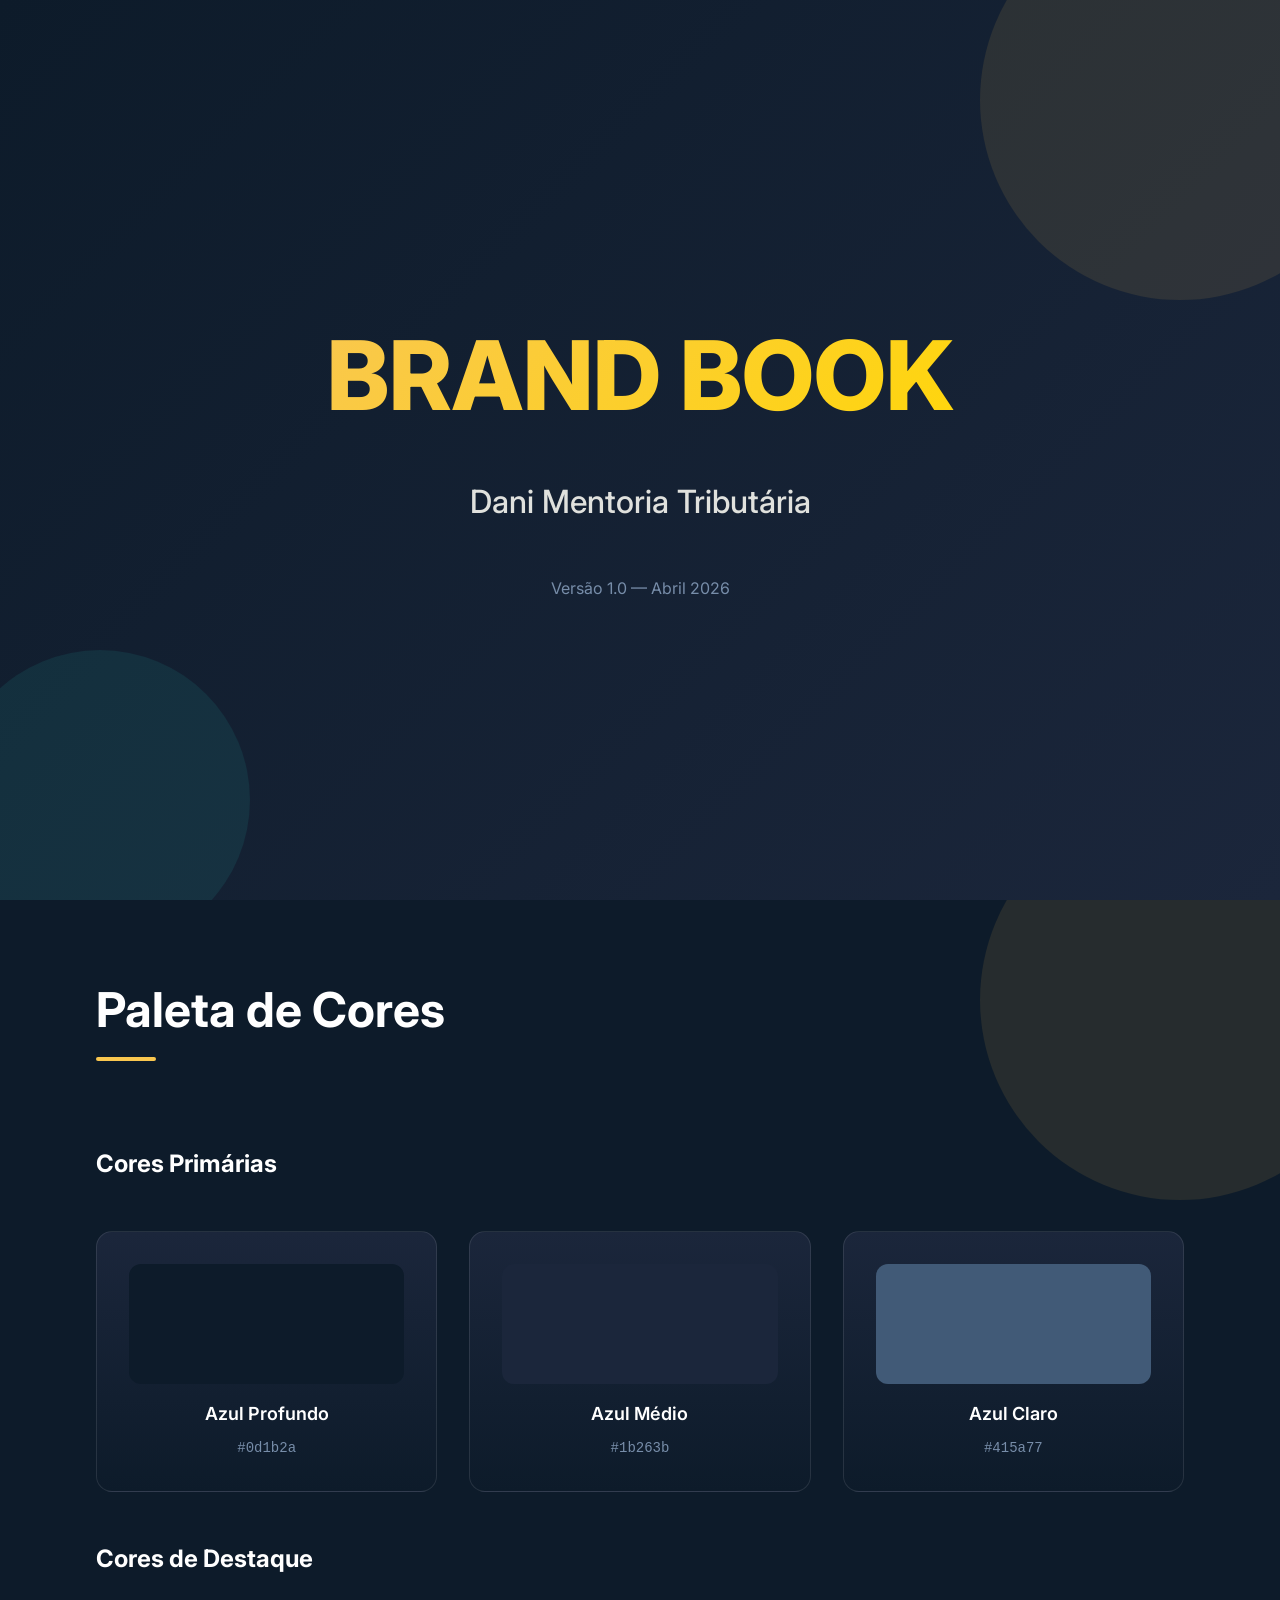
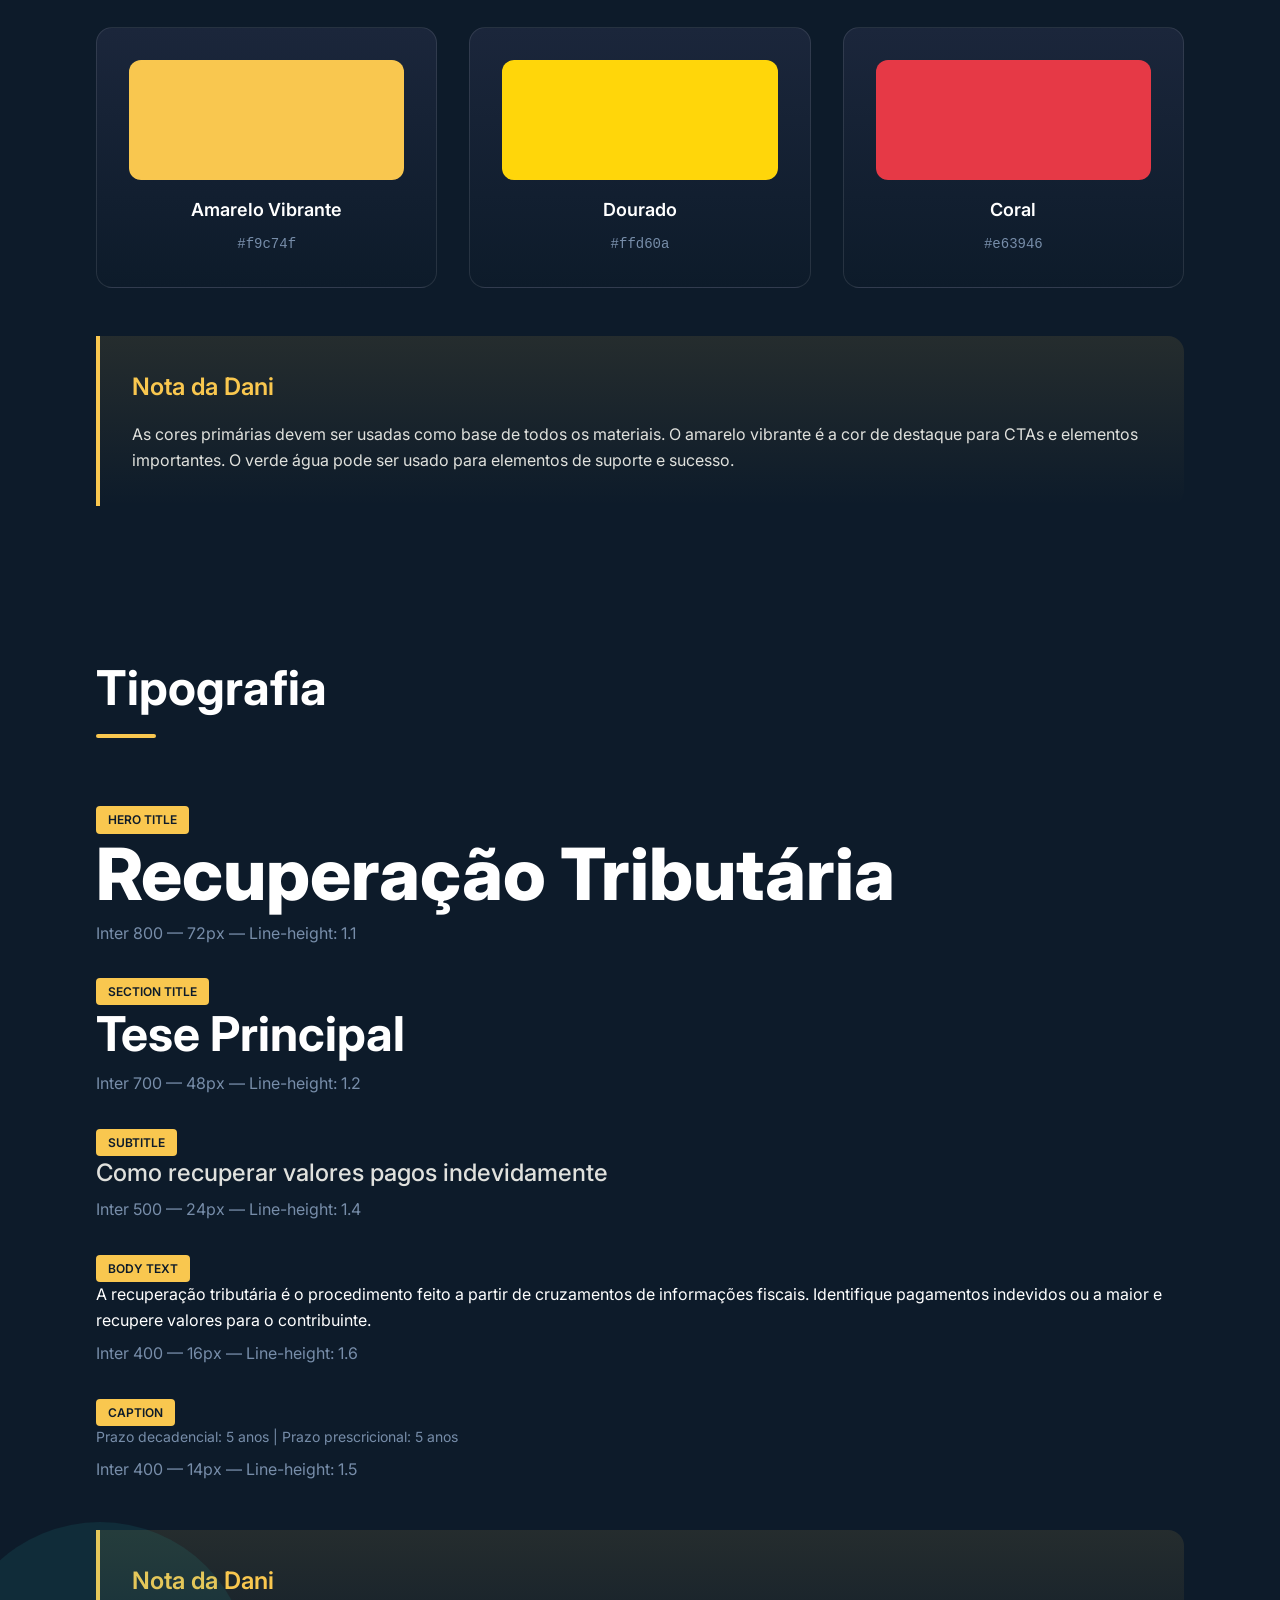
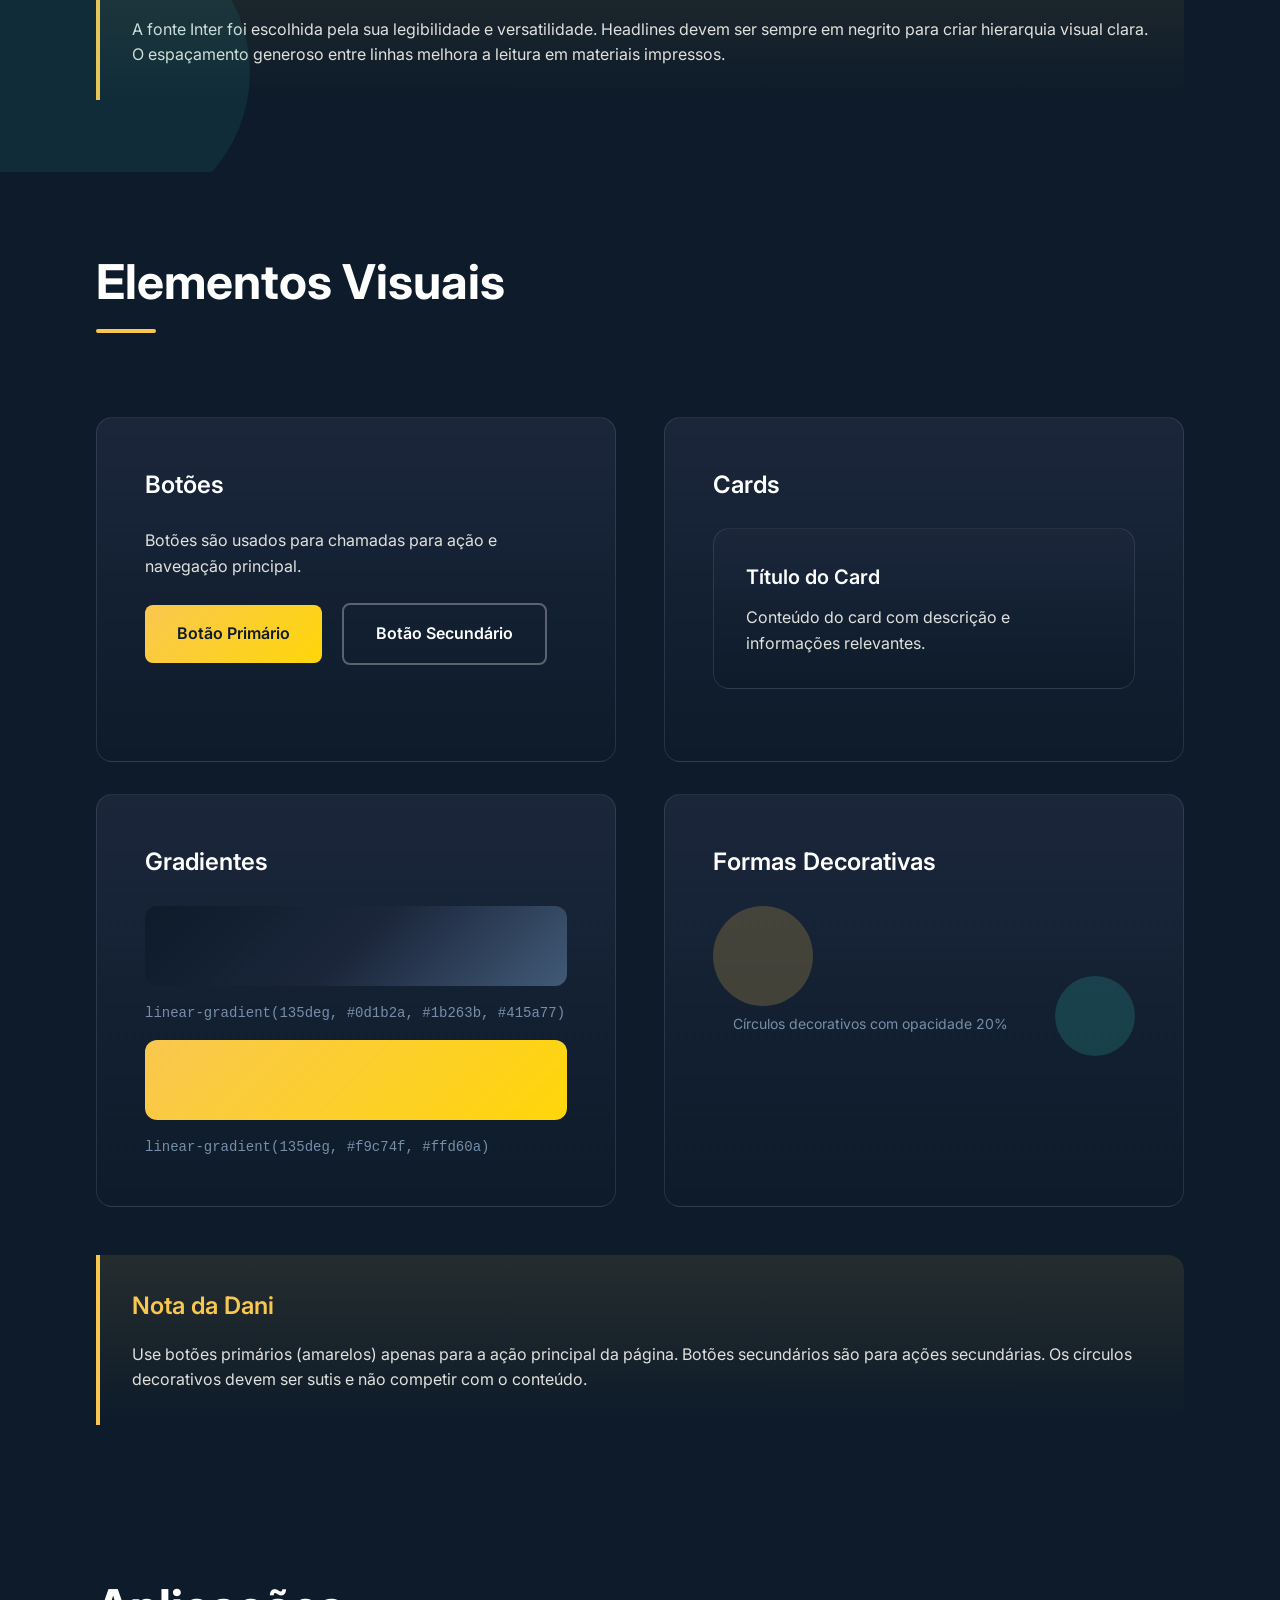
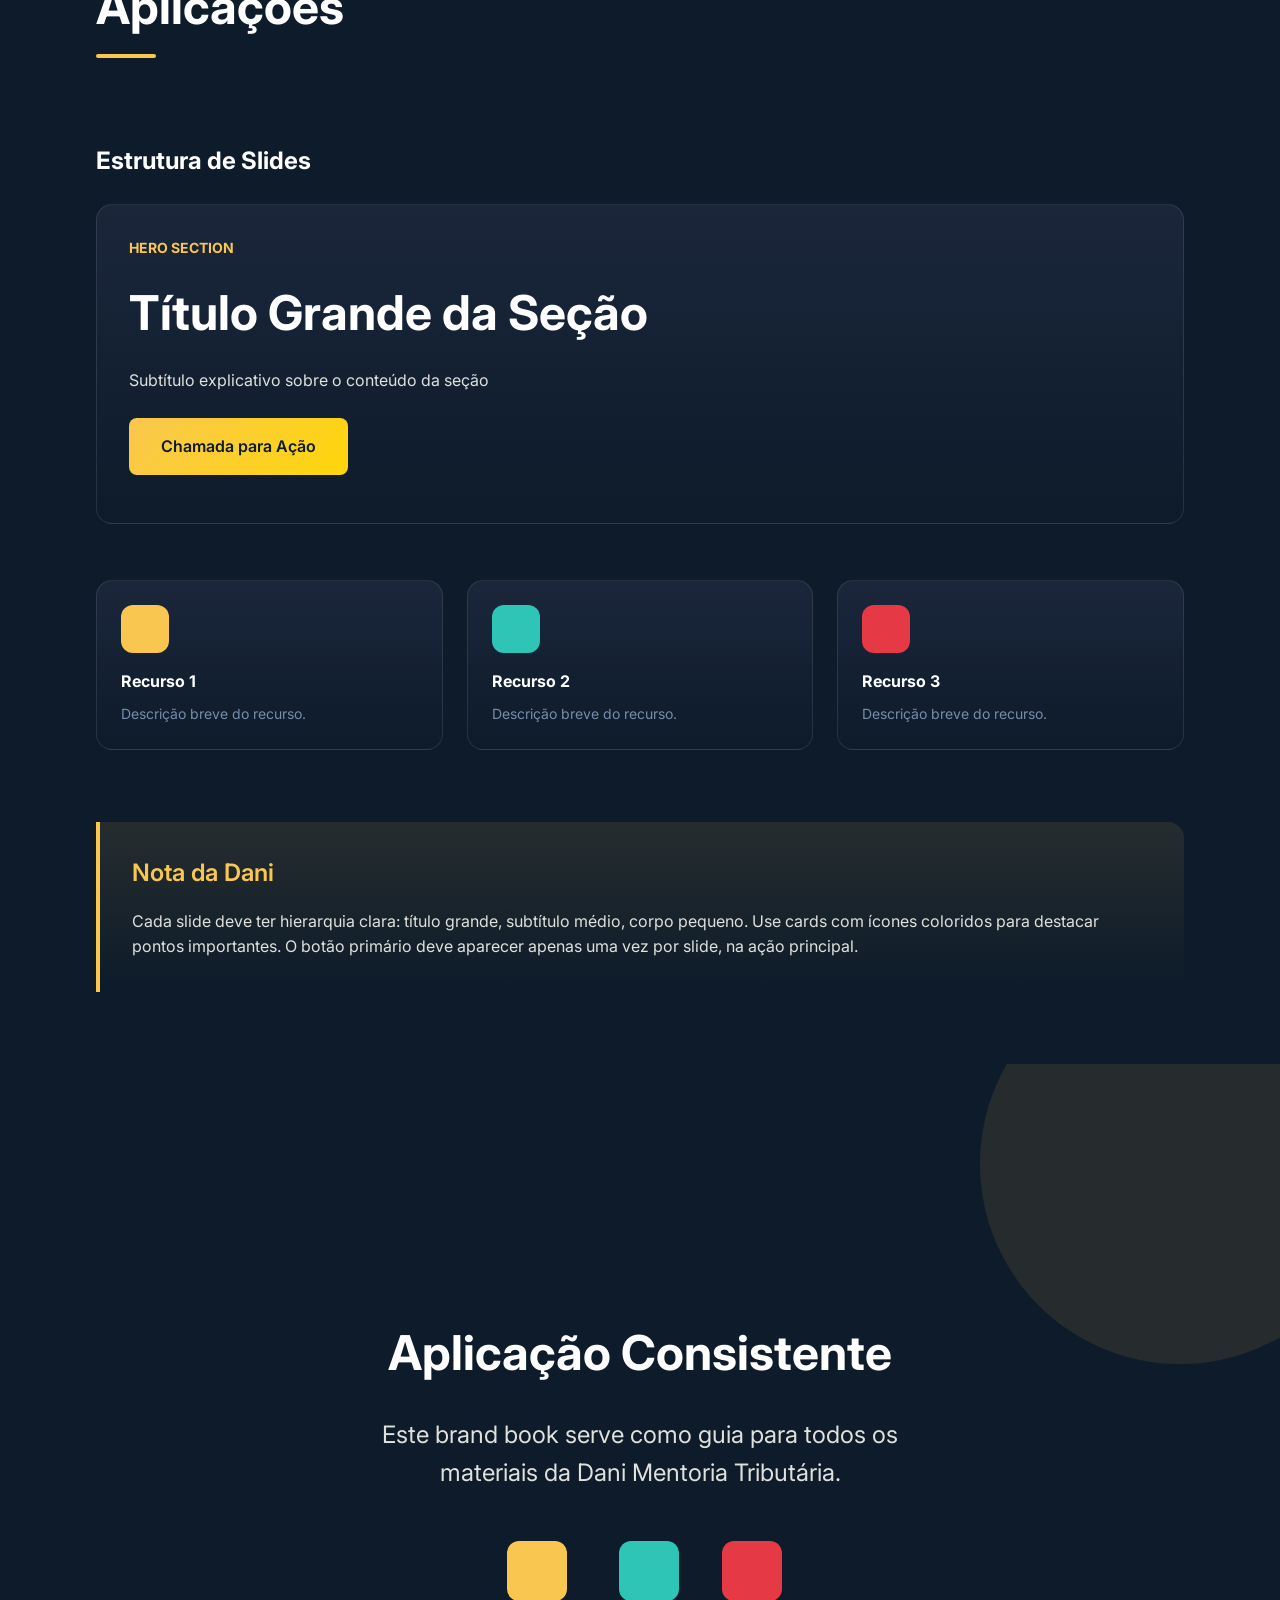
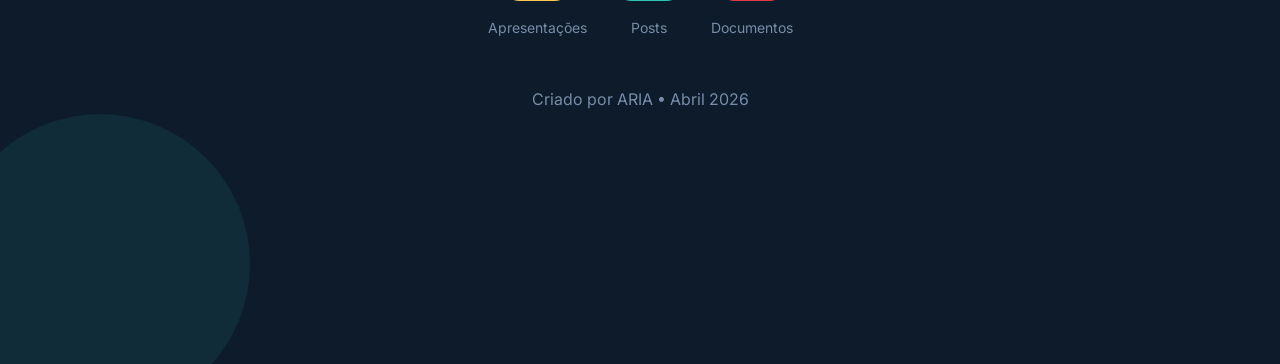
==== dani/index.html @ 5b2bd0bc "feat: Brand Book Dani Mentoria Tributária - Design system completo (cores, tipografia, elementos) - " ====
<!DOCTYPE html>
<html lang="pt-BR">
<head>
    <meta charset="UTF-8">
    <meta name="viewport" content="width=device-width, initial-scale=1.0">
    <title>Brand Book — Dani Mentoria Tributária</title>
    <link rel="preconnect" href="https://fonts.googleapis.com">
    <link rel="preconnect" href="https://fonts.gstatic.com" crossorigin>
    <link href="https://fonts.googleapis.com/css2?family=Inter:wght@300;400;500;600;700;800&display=swap" rel="stylesheet">
    <style>
        :root {
            --azul-profundo: #0d1b2a;
            --azul-medio: #1b263b;
            --azul-claro: #415a77;
            --amarelo-vibrante: #f9c74f;
            --dourado: #ffd60a;
            --coral: #e63946;
            --verde-agua: #2ec4b6;
            --branco: #ffffff;
            --cinza-claro: #e0e1dd;
            --cinza-medio: #778da9;
        }

        * {
            margin: 0;
            padding: 0;
            box-sizing: border-box;
        }

        body {
            font-family: 'Inter', sans-serif;
            background: var(--azul-profundo);
            color: var(--branco);
            line-height: 1.6;
        }

        .page {
            min-height: 100vh;
            padding: 72px 96px;
            position: relative;
            overflow: hidden;
        }

        /* Decorative elements */
        .circle-accent {
            position: absolute;
            border-radius: 50%;
            opacity: 0.1;
        }

        .circle-1 {
            width: 400px;
            height: 400px;
            background: var(--amarelo-vibrante);
            top: -100px;
            right: -100px;
        }

        .circle-2 {
            width: 300px;
            height: 300px;
            background: var(--verde-agua);
            bottom: -50px;
            left: -50px;
        }

        /* Cover */
        .cover {
            display: flex;
            flex-direction: column;
            justify-content: center;
            align-items: center;
            text-align: center;
            background: linear-gradient(135deg, var(--azul-profundo) 0%, var(--azul-medio) 100%);
        }

        .cover h1 {
            font-size: 96px;
            font-weight: 800;
            margin-bottom: 24px;
            background: linear-gradient(135deg, var(--amarelo-vibrante) 0%, var(--dourado) 100%);
            -webkit-background-clip: text;
            -webkit-text-fill-color: transparent;
            background-clip: text;
        }

        .cover .subtitle {
            font-size: 32px;
            font-weight: 500;
            color: var(--cinza-claro);
            margin-bottom: 48px;
        }

        .cover .version {
            font-size: 16px;
            color: var(--cinza-medio);
        }

        /* Section titles */
        .section-title {
            font-size: 48px;
            font-weight: 700;
            margin-bottom: 48px;
            position: relative;
            display: inline-block;
        }

        .section-title::after {
            content: '';
            position: absolute;
            bottom: -12px;
            left: 0;
            width: 60px;
            height: 4px;
            background: var(--amarelo-vibrante);
            border-radius: 2px;
        }

        /* Color palette */
        .color-grid {
            display: grid;
            grid-template-columns: repeat(3, 1fr);
            gap: 32px;
            margin-top: 48px;
        }

        .color-card {
            background: linear-gradient(180deg, var(--azul-medio) 0%, var(--azul-profundo) 100%);
            border: 1px solid rgba(255, 255, 255, 0.1);
            border-radius: 16px;
            padding: 32px;
            text-align: center;
        }

        .color-swatch {
            width: 100%;
            height: 120px;
            border-radius: 12px;
            margin-bottom: 16px;
        }

        .color-name {
            font-size: 18px;
            font-weight: 600;
            margin-bottom: 8px;
        }

        .color-hex {
            font-size: 14px;
            color: var(--cinza-medio);
            font-family: 'Courier New', monospace;
        }

        /* Typography */
        .typography-sample {
            margin: 32px 0;
        }

        .sample-hero {
            font-size: 72px;
            font-weight: 800;
            line-height: 1.1;
        }

        .sample-section {
            font-size: 48px;
            font-weight: 700;
            line-height: 1.2;
        }

        .sample-subtitle {
            font-size: 24px;
            font-weight: 500;
            line-height: 1.4;
            color: var(--cinza-claro);
        }

        .sample-body {
            font-size: 16px;
            font-weight: 400;
            line-height: 1.6;
        }

        .sample-caption {
            font-size: 14px;
            font-weight: 400;
            color: var(--cinza-medio);
        }

        .spec-label {
            display: inline-block;
            background: var(--amarelo-vibrante);
            color: var(--azul-profundo);
            padding: 4px 12px;
            border-radius: 4px;
            font-size: 12px;
            font-weight: 600;
            margin-right: 12px;
        }

        /* Elements */
        .elements-grid {
            display: grid;
            grid-template-columns: repeat(2, 1fr);
            gap: 48px;
            margin-top: 48px;
        }

        .element-card {
            background: linear-gradient(180deg, var(--azul-medio) 0%, var(--azul-profundo) 100%);
            border: 1px solid rgba(255, 255, 255, 0.1);
            border-radius: 16px;
            padding: 48px;
        }

        .element-title {
            font-size: 24px;
            font-weight: 600;
            margin-bottom: 24px;
        }

        /* Buttons */
        .btn {
            display: inline-block;
            padding: 16px 32px;
            border-radius: 8px;
            font-weight: 600;
            text-decoration: none;
            margin-right: 16px;
            margin-bottom: 16px;
            transition: all 0.2s;
        }

        .btn-primary {
            background: linear-gradient(135deg, var(--amarelo-vibrante) 0%, var(--dourado) 100%);
            color: var(--azul-profundo);
        }

        .btn-primary:hover {
            transform: translateY(-2px);
            box-shadow: 0 8px 24px rgba(249, 199, 79, 0.4);
        }

        .btn-secondary {
            background: transparent;
            color: var(--branco);
            border: 2px solid rgba(255, 255, 255, 0.3);
        }

        .btn-secondary:hover {
            border-color: var(--amarelo-vibrante);
            background: rgba(249, 199, 79, 0.1);
        }

        /* Cards */
        .card-demo {
            background: linear-gradient(180deg, var(--azul-medio) 0%, var(--azul-profundo) 100%);
            border: 1px solid rgba(255, 255, 255, 0.1);
            border-radius: 16px;
            padding: 32px;
            margin: 24px 0;
        }

        .card-title {
            font-size: 20px;
            font-weight: 600;
            margin-bottom: 12px;
        }

        .card-text {
            color: var(--cinza-claro);
        }

        /* Notes section */
        .notes-section {
            background: linear-gradient(180deg, rgba(249, 199, 79, 0.1) 0%, transparent 100%);
            border-left: 4px solid var(--amarelo-vibrante);
            padding: 32px;
            margin-top: 48px;
            border-radius: 0 16px 16px 0;
        }

        .notes-title {
            font-size: 24px;
            font-weight: 600;
            margin-bottom: 16px;
            color: var(--amarelo-vibrante);
        }

        .notes-content {
            color: var(--cinza-claro);
        }

        /* Print styles */
        @media print {
            .page {
                page-break-after: always;
                padding: 48px;
            }

            .circle-accent {
                display: none;
            }
        }
    </style>
</head>
<body>

    <!-- COVER PAGE -->
    <div class="page cover">
        <div class="circle-accent circle-1"></div>
        <div class="circle-accent circle-2"></div>
        <h1>BRAND BOOK</h1>
        <p class="subtitle">Dani Mentoria Tributária</p>
        <p class="version">Versão 1.0 — Abril 2026</p>
    </div>

    <!-- COLORS PAGE -->
    <div class="page">
        <div class="circle-accent circle-1"></div>
        <h2 class="section-title">Paleta de Cores</h2>
        
        <h3 style="margin-top: 48px; margin-bottom: 24px; font-size: 24px;">Cores Primárias</h3>
        <div class="color-grid">
            <div class="color-card">
                <div class="color-swatch" style="background: #0d1b2a;"></div>
                <p class="color-name">Azul Profundo</p>
                <p class="color-hex">#0d1b2a</p>
            </div>
            <div class="color-card">
                <div class="color-swatch" style="background: #1b263b;"></div>
                <p class="color-name">Azul Médio</p>
                <p class="color-hex">#1b263b</p>
            </div>
            <div class="color-card">
                <div class="color-swatch" style="background: #415a77;"></div>
                <p class="color-name">Azul Claro</p>
                <p class="color-hex">#415a77</p>
            </div>
        </div>

        <h3 style="margin-top: 48px; margin-bottom: 24px; font-size: 24px;">Cores de Destaque</h3>
        <div class="color-grid">
            <div class="color-card">
                <div class="color-swatch" style="background: #f9c74f;"></div>
                <p class="color-name">Amarelo Vibrante</p>
                <p class="color-hex">#f9c74f</p>
            </div>
            <div class="color-card">
                <div class="color-swatch" style="background: #ffd60a;"></div>
                <p class="color-name">Dourado</p>
                <p class="color-hex">#ffd60a</p>
            </div>
            <div class="color-card">
                <div class="color-swatch" style="background: #e63946;"></div>
                <p class="color-name">Coral</p>
                <p class="color-hex">#e63946</p>
            </div>
        </div>

        <div class="notes-section">
            <h4 class="notes-title">Nota da Dani</h4>
            <p class="notes-content">As cores primárias devem ser usadas como base de todos os materiais. O amarelo vibrante é a cor de destaque para CTAs e elementos importantes. O verde água pode ser usado para elementos de suporte e sucesso.</p>
        </div>
    </div>

    <!-- TYPOGRAPHY PAGE -->
    <div class="page">
        <div class="circle-accent circle-2"></div>
        <h2 class="section-title">Tipografia</h2>

        <div class="typography-sample">
            <p class="spec-label">HERO TITLE</p>
            <h1 class="sample-hero">Recuperação Tributária</h1>
            <p style="color: var(--cinza-medio); margin-top: 8px;">Inter 800 — 72px — Line-height: 1.1</p>
        </div>

        <div class="typography-sample">
            <p class="spec-label">SECTION TITLE</p>
            <h2 class="sample-section">Tese Principal</h2>
            <p style="color: var(--cinza-medio); margin-top: 8px;">Inter 700 — 48px — Line-height: 1.2</p>
        </div>

        <div class="typography-sample">
            <p class="spec-label">SUBTITLE</p>
            <h3 class="sample-subtitle">Como recuperar valores pagos indevidamente</h3>
            <p style="color: var(--cinza-medio); margin-top: 8px;">Inter 500 — 24px — Line-height: 1.4</p>
        </div>

        <div class="typography-sample">
            <p class="spec-label">BODY TEXT</p>
            <p class="sample-body">A recuperação tributária é o procedimento feito a partir de cruzamentos de informações fiscais. Identifique pagamentos indevidos ou a maior e recupere valores para o contribuinte.</p>
            <p style="color: var(--cinza-medio); margin-top: 8px;">Inter 400 — 16px — Line-height: 1.6</p>
        </div>

        <div class="typography-sample">
            <p class="spec-label">CAPTION</p>
            <p class="sample-caption">Prazo decadencial: 5 anos | Prazo prescricional: 5 anos</p>
            <p style="color: var(--cinza-medio); margin-top: 8px;">Inter 400 — 14px — Line-height: 1.5</p>
        </div>

        <div class="notes-section">
            <h4 class="notes-title">Nota da Dani</h4>
            <p class="notes-content">A fonte Inter foi escolhida pela sua legibilidade e versatilidade. Headlines devem ser sempre em negrito para criar hierarquia visual clara. O espaçamento generoso entre linhas melhora a leitura em materiais impressos.</p>
        </div>
    </div>

    <!-- ELEMENTS PAGE -->
    <div class="page">
        <h2 class="section-title">Elementos Visuais</h2>

        <div class="elements-grid">
            <div class="element-card">
                <h3 class="element-title">Botões</h3>
                <p style="margin-bottom: 24px; color: var(--cinza-claro);">Botões são usados para chamadas para ação e navegação principal.</p>
                <a href="#" class="btn btn-primary">Botão Primário</a>
                <a href="#" class="btn btn-secondary">Botão Secundário</a>
            </div>

            <div class="element-card">
                <h3 class="element-title">Cards</h3>
                <div class="card-demo">
                    <h4 class="card-title">Título do Card</h4>
                    <p class="card-text">Conteúdo do card com descrição e informações relevantes.</p>
                </div>
            </div>
        </div>

        <div class="elements-grid" style="margin-top: 32px;">
            <div class="element-card">
                <h3 class="element-title">Gradientes</h3>
                <div style="height: 80px; background: linear-gradient(135deg, #0d1b2a 0%, #1b263b 50%, #415a77 100%); border-radius: 12px; margin-bottom: 16px;"></div>
                <p style="font-size: 14px; color: var(--cinza-medio); font-family: 'Courier New', monospace;">linear-gradient(135deg, #0d1b2a, #1b263b, #415a77)</p>
                
                <div style="height: 80px; background: linear-gradient(135deg, #f9c74f 0%, #ffd60a 100%); border-radius: 12px; margin: 16px 0;"></div>
                <p style="font-size: 14px; color: var(--cinza-medio); font-family: 'Courier New', monospace;">linear-gradient(135deg, #f9c74f, #ffd60a)</p>
            </div>

            <div class="element-card">
                <h3 class="element-title">Formas Decorativas</h3>
                <div style="position: relative; height: 150px;">
                    <div style="position: absolute; width: 100px; height: 100px; border-radius: 50%; background: var(--amarelo-vibrante); opacity: 0.2; top: 0; left: 0;"></div>
                    <div style="position: absolute; width: 80px; height: 80px; border-radius: 50%; background: var(--verde-agua); opacity: 0.2; bottom: 0; right: 0;"></div>
                    <p style="position: absolute; bottom: 20px; left: 20px; font-size: 14px; color: var(--cinza-medio);">Círculos decorativos com opacidade 20%</p>
                </div>
            </div>
        </div>

        <div class="notes-section">
            <h4 class="notes-title">Nota da Dani</h4>
            <p class="notes-content">Use botões primários (amarelos) apenas para a ação principal da página. Botões secundários são para ações secundárias. Os círculos decorativos devem ser sutis e não competir com o conteúdo.</p>
        </div>
    </div>

    <!-- APPLICATION PAGE -->
    <div class="page">
        <h2 class="section-title">Aplicações</h2>

        <h3 style="font-size: 24px; margin: 48px 0 24px;">Estrutura de Slides</h3>

        <div class="card-demo" style="background: linear-gradient(180deg, var(--azul-medio), var(--azul-profundo));">
            <h4 style="color: var(--amarelo-vibrante); font-size: 14px; margin-bottom: 16px;">HERO SECTION</h4>
            <h2 style="font-size: 48px; margin-bottom: 16px;">Título Grande da Seção</h2>
            <p style="color: var(--cinza-claro); margin-bottom: 24px;">Subtítulo explicativo sobre o conteúdo da seção</p>
            <a href="#" class="btn btn-primary">Chamada para Ação</a>
        </div>

        <div style="display: grid; grid-template-columns: repeat(3, 1fr); gap: 24px; margin-top: 32px;">
            <div class="card-demo" style="padding: 24px;">
                <div style="width: 48px; height: 48px; background: var(--amarelo-vibrante); border-radius: 12px; margin-bottom: 16px;"></div>
                <h4 style="font-size: 16px; margin-bottom: 8px;">Recurso 1</h4>
                <p style="font-size: 14px; color: var(--cinza-medio);">Descrição breve do recurso.</p>
            </div>
            <div class="card-demo" style="padding: 24px;">
                <div style="width: 48px; height: 48px; background: var(--verde-agua); border-radius: 12px; margin-bottom: 16px;"></div>
                <h4 style="font-size: 16px; margin-bottom: 8px;">Recurso 2</h4>
                <p style="font-size: 14px; color: var(--cinza-medio);">Descrição breve do recurso.</p>
            </div>
            <div class="card-demo" style="padding: 24px;">
                <div style="width: 48px; height: 48px; background: var(--coral); border-radius: 12px; margin-bottom: 16px;"></div>
                <h4 style="font-size: 16px; margin-bottom: 8px;">Recurso 3</h4>
                <p style="font-size: 14px; color: var(--cinza-medio);">Descrição breve do recurso.</p>
            </div>
        </div>

        <div class="notes-section" style="margin-top: 48px;">
            <h4 class="notes-title">Nota da Dani</h4>
            <p class="notes-content">Cada slide deve ter hierarquia clara: título grande, subtítulo médio, corpo pequeno. Use cards com ícones coloridos para destacar pontos importantes. O botão primário deve aparecer apenas uma vez por slide, na ação principal.</p>
        </div>
    </div>

    <!-- FINAL PAGE -->
    <div class="page" style="display: flex; flex-direction: column; justify-content: center; align-items: center; text-align: center;">
        <div class="circle-accent circle-1"></div>
        <div class="circle-accent circle-2"></div>
        
        <h2 style="font-size: 48px; margin-bottom: 24px;">Aplicação Consistente</h2>
        <p style="font-size: 24px; color: var(--cinza-claro); max-width: 600px; margin-bottom: 48px;">
            Este brand book serve como guia para todos os materiais da Dani Mentoria Tributária.
        </p>
        
        <div style="display: flex; gap: 32px; margin-bottom: 48px;">
            <div style="text-align: center;">
                <div style="width: 60px; height: 60px; background: var(--amarelo-vibrante); border-radius: 12px; margin: 0 auto 16px;"></div>
                <p style="font-size: 14px; color: var(--cinza-medio);">Apresentações</p>
            </div>
            <div style="text-align: center;">
                <div style="width: 60px; height: 60px; background: var(--verde-agua); border-radius: 12px; margin: 0 auto 16px;"></div>
                <p style="font-size: 14px; color: var(--cinza-medio);">Posts</p>
            </div>
            <div style="text-align: center;">
                <div style="width: 60px; height: 60px; background: var(--coral); border-radius: 12px; margin: 0 auto 16px;"></div>
                <p style="font-size: 14px; color: var(--cinza-medio);">Documentos</p>
            </div>
        </div>

        <p style="color: var(--cinza-medio);">
            Criado por ARIA • Abril 2026
        </p>
    </div>

</body>
</html>
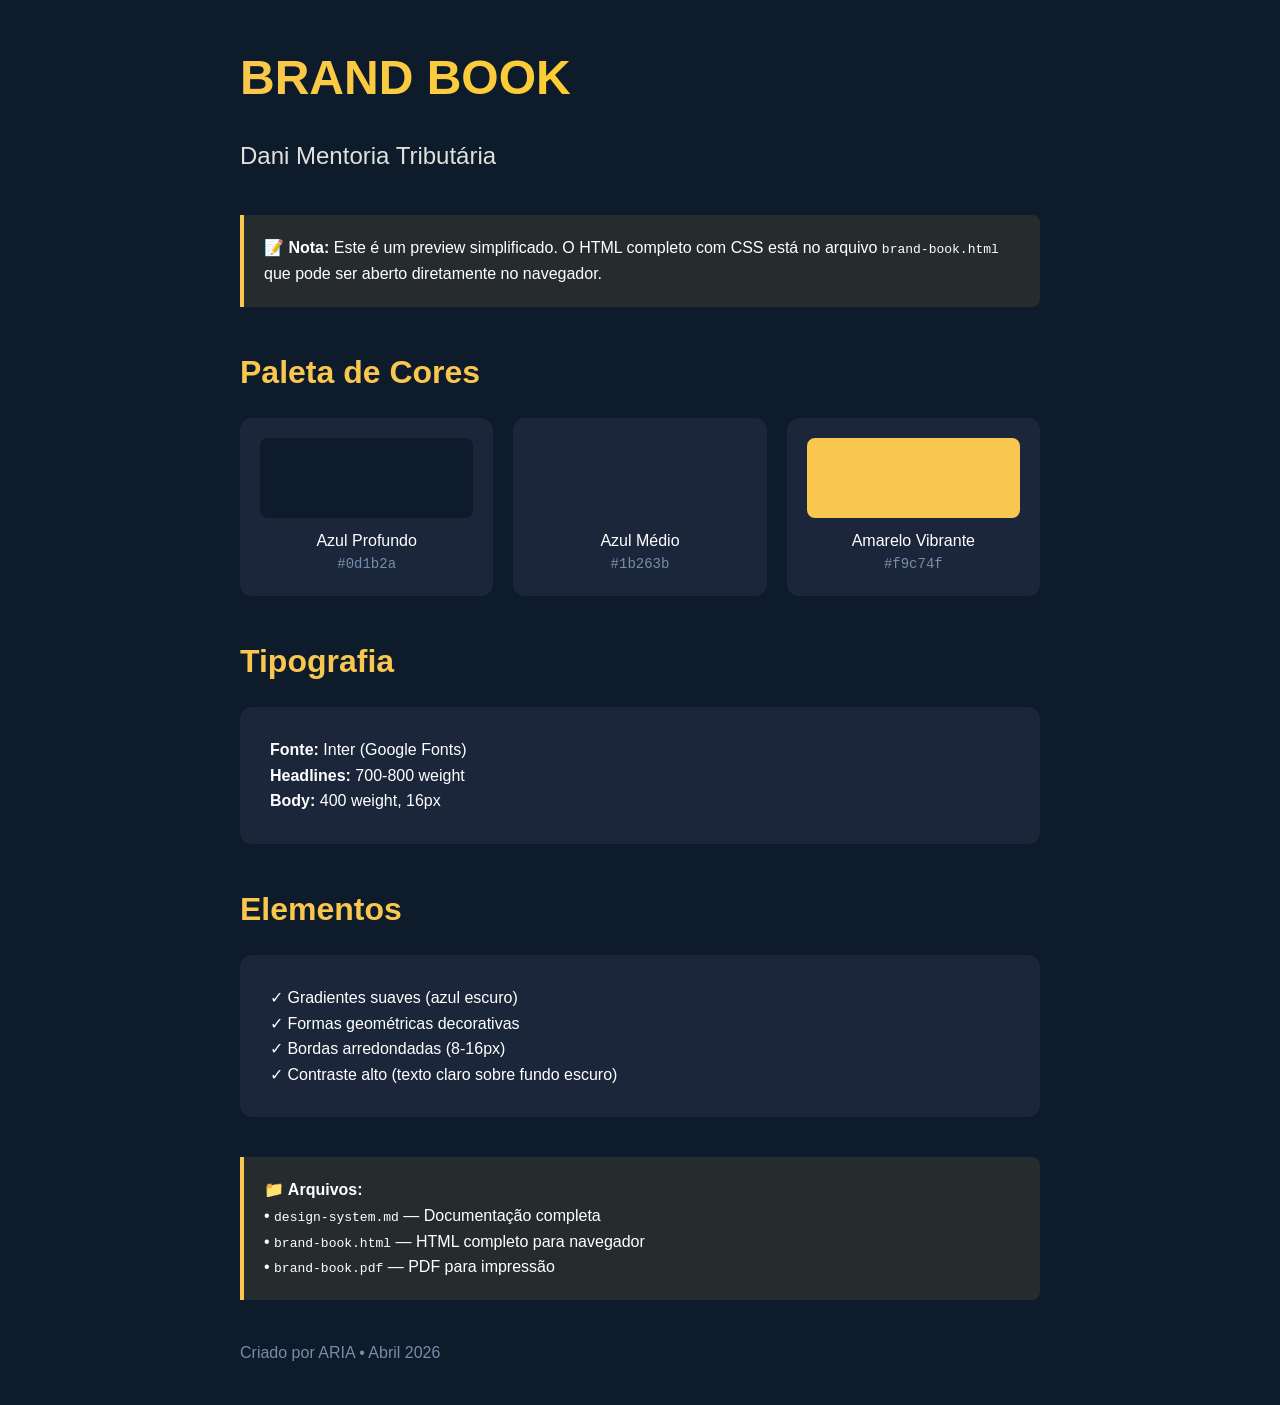
==== commit d0225ba2: "fix: HTML simplificado para preview" ====
--- a/dani/index.html
+++ b/dani/index.html
@@ -4,520 +4,74 @@
     <meta charset="UTF-8">
     <meta name="viewport" content="width=device-width, initial-scale=1.0">
     <title>Brand Book — Dani Mentoria Tributária</title>
-    <link rel="preconnect" href="https://fonts.googleapis.com">
-    <link rel="preconnect" href="https://fonts.gstatic.com" crossorigin>
-    <link href="https://fonts.googleapis.com/css2?family=Inter:wght@300;400;500;600;700;800&display=swap" rel="stylesheet">
     <style>
-        :root {
-            --azul-profundo: #0d1b2a;
-            --azul-medio: #1b263b;
-            --azul-claro: #415a77;
-            --amarelo-vibrante: #f9c74f;
-            --dourado: #ffd60a;
-            --coral: #e63946;
-            --verde-agua: #2ec4b6;
-            --branco: #ffffff;
-            --cinza-claro: #e0e1dd;
-            --cinza-medio: #778da9;
-        }
-
-        * {
-            margin: 0;
-            padding: 0;
-            box-sizing: border-box;
-        }
-
-        body {
-            font-family: 'Inter', sans-serif;
-            background: var(--azul-profundo);
-            color: var(--branco);
-            line-height: 1.6;
-        }
-
-        .page {
-            min-height: 100vh;
-            padding: 72px 96px;
-            position: relative;
-            overflow: hidden;
-        }
-
-        /* Decorative elements */
-        .circle-accent {
-            position: absolute;
-            border-radius: 50%;
-            opacity: 0.1;
-        }
-
-        .circle-1 {
-            width: 400px;
-            height: 400px;
-            background: var(--amarelo-vibrante);
-            top: -100px;
-            right: -100px;
-        }
-
-        .circle-2 {
-            width: 300px;
-            height: 300px;
-            background: var(--verde-agua);
-            bottom: -50px;
-            left: -50px;
-        }
-
-        /* Cover */
-        .cover {
-            display: flex;
-            flex-direction: column;
-            justify-content: center;
-            align-items: center;
-            text-align: center;
-            background: linear-gradient(135deg, var(--azul-profundo) 0%, var(--azul-medio) 100%);
-        }
-
-        .cover h1 {
-            font-size: 96px;
-            font-weight: 800;
-            margin-bottom: 24px;
-            background: linear-gradient(135deg, var(--amarelo-vibrante) 0%, var(--dourado) 100%);
-            -webkit-background-clip: text;
-            -webkit-text-fill-color: transparent;
-            background-clip: text;
-        }
-
-        .cover .subtitle {
-            font-size: 32px;
-            font-weight: 500;
-            color: var(--cinza-claro);
-            margin-bottom: 48px;
-        }
-
-        .cover .version {
-            font-size: 16px;
-            color: var(--cinza-medio);
-        }
-
-        /* Section titles */
-        .section-title {
-            font-size: 48px;
-            font-weight: 700;
-            margin-bottom: 48px;
-            position: relative;
-            display: inline-block;
-        }
-
-        .section-title::after {
-            content: '';
-            position: absolute;
-            bottom: -12px;
-            left: 0;
-            width: 60px;
-            height: 4px;
-            background: var(--amarelo-vibrante);
-            border-radius: 2px;
-        }
-
-        /* Color palette */
-        .color-grid {
-            display: grid;
-            grid-template-columns: repeat(3, 1fr);
-            gap: 32px;
-            margin-top: 48px;
-        }
-
-        .color-card {
-            background: linear-gradient(180deg, var(--azul-medio) 0%, var(--azul-profundo) 100%);
-            border: 1px solid rgba(255, 255, 255, 0.1);
-            border-radius: 16px;
-            padding: 32px;
-            text-align: center;
-        }
-
-        .color-swatch {
-            width: 100%;
-            height: 120px;
-            border-radius: 12px;
-            margin-bottom: 16px;
-        }
-
-        .color-name {
-            font-size: 18px;
-            font-weight: 600;
-            margin-bottom: 8px;
-        }
-
-        .color-hex {
-            font-size: 14px;
-            color: var(--cinza-medio);
-            font-family: 'Courier New', monospace;
-        }
-
-        /* Typography */
-        .typography-sample {
-            margin: 32px 0;
-        }
-
-        .sample-hero {
-            font-size: 72px;
-            font-weight: 800;
-            line-height: 1.1;
-        }
-
-        .sample-section {
-            font-size: 48px;
-            font-weight: 700;
-            line-height: 1.2;
-        }
-
-        .sample-subtitle {
-            font-size: 24px;
-            font-weight: 500;
-            line-height: 1.4;
-            color: var(--cinza-claro);
-        }
-
-        .sample-body {
-            font-size: 16px;
-            font-weight: 400;
-            line-height: 1.6;
-        }
-
-        .sample-caption {
-            font-size: 14px;
-            font-weight: 400;
-            color: var(--cinza-medio);
-        }
-
-        .spec-label {
-            display: inline-block;
-            background: var(--amarelo-vibrante);
-            color: var(--azul-profundo);
-            padding: 4px 12px;
-            border-radius: 4px;
-            font-size: 12px;
-            font-weight: 600;
-            margin-right: 12px;
-        }
-
-        /* Elements */
-        .elements-grid {
-            display: grid;
-            grid-template-columns: repeat(2, 1fr);
-            gap: 48px;
-            margin-top: 48px;
-        }
-
-        .element-card {
-            background: linear-gradient(180deg, var(--azul-medio) 0%, var(--azul-profundo) 100%);
-            border: 1px solid rgba(255, 255, 255, 0.1);
-            border-radius: 16px;
-            padding: 48px;
-        }
-
-        .element-title {
-            font-size: 24px;
-            font-weight: 600;
-            margin-bottom: 24px;
-        }
-
-        /* Buttons */
-        .btn {
-            display: inline-block;
-            padding: 16px 32px;
-            border-radius: 8px;
-            font-weight: 600;
-            text-decoration: none;
-            margin-right: 16px;
-            margin-bottom: 16px;
-            transition: all 0.2s;
-        }
-
-        .btn-primary {
-            background: linear-gradient(135deg, var(--amarelo-vibrante) 0%, var(--dourado) 100%);
-            color: var(--azul-profundo);
-        }
-
-        .btn-primary:hover {
-            transform: translateY(-2px);
-            box-shadow: 0 8px 24px rgba(249, 199, 79, 0.4);
-        }
-
-        .btn-secondary {
-            background: transparent;
-            color: var(--branco);
-            border: 2px solid rgba(255, 255, 255, 0.3);
-        }
-
-        .btn-secondary:hover {
-            border-color: var(--amarelo-vibrante);
-            background: rgba(249, 199, 79, 0.1);
-        }
-
-        /* Cards */
-        .card-demo {
-            background: linear-gradient(180deg, var(--azul-medio) 0%, var(--azul-profundo) 100%);
-            border: 1px solid rgba(255, 255, 255, 0.1);
-            border-radius: 16px;
-            padding: 32px;
-            margin: 24px 0;
-        }
-
-        .card-title {
-            font-size: 20px;
-            font-weight: 600;
-            margin-bottom: 12px;
-        }
-
-        .card-text {
-            color: var(--cinza-claro);
-        }
-
-        /* Notes section */
-        .notes-section {
-            background: linear-gradient(180deg, rgba(249, 199, 79, 0.1) 0%, transparent 100%);
-            border-left: 4px solid var(--amarelo-vibrante);
-            padding: 32px;
-            margin-top: 48px;
-            border-radius: 0 16px 16px 0;
-        }
-
-        .notes-title {
-            font-size: 24px;
-            font-weight: 600;
-            margin-bottom: 16px;
-            color: var(--amarelo-vibrante);
-        }
-
-        .notes-content {
-            color: var(--cinza-claro);
-        }
-
-        /* Print styles */
-        @media print {
-            .page {
-                page-break-after: always;
-                padding: 48px;
-            }
-
-            .circle-accent {
-                display: none;
-            }
-        }
+        * { margin: 0; padding: 0; box-sizing: border-box; }
+        body { font-family: -apple-system, BlinkMacSystemFont, 'Segoe UI', Roboto, sans-serif; background: #0d1b2a; color: #fff; padding: 40px; line-height: 1.6; }
+        .container { max-width: 800px; margin: 0 auto; }
+        h1 { font-size: 48px; margin-bottom: 20px; background: linear-gradient(135deg, #f9c74f, #ffd60a); -webkit-background-clip: text; -webkit-text-fill-color: transparent; }
+        h2 { font-size: 32px; margin: 40px 0 20px; color: #f9c74f; }
+        .note { background: rgba(249,199,79,0.1); border-left: 4px solid #f9c74f; padding: 20px; margin: 20px 0; border-radius: 0 8px 8px 0; }
+        .colors { display: grid; grid-template-columns: repeat(3, 1fr); gap: 20px; margin: 20px 0; }
+        .color { text-align: center; padding: 20px; background: #1b263b; border-radius: 12px; }
+        .swatch { height: 80px; border-radius: 8px; margin-bottom: 10px; }
+        .hex { font-family: monospace; font-size: 14px; color: #778da9; }
+        .info { background: #1b263b; padding: 30px; border-radius: 12px; margin: 20px 0; }
+        a { color: #f9c74f; }
     </style>
 </head>
 <body>
-
-    <!-- COVER PAGE -->
-    <div class="page cover">
-        <div class="circle-accent circle-1"></div>
-        <div class="circle-accent circle-2"></div>
+    <div class="container">
         <h1>BRAND BOOK</h1>
-        <p class="subtitle">Dani Mentoria Tributária</p>
-        <p class="version">Versão 1.0 — Abril 2026</p>
-    </div>
-
-    <!-- COLORS PAGE -->
-    <div class="page">
-        <div class="circle-accent circle-1"></div>
-        <h2 class="section-title">Paleta de Cores</h2>
+        <p style="font-size: 24px; color: #e0e1dd; margin-bottom: 40px;">Dani Mentoria Tributária</p>
         
-        <h3 style="margin-top: 48px; margin-bottom: 24px; font-size: 24px;">Cores Primárias</h3>
-        <div class="color-grid">
-            <div class="color-card">
-                <div class="color-swatch" style="background: #0d1b2a;"></div>
-                <p class="color-name">Azul Profundo</p>
-                <p class="color-hex">#0d1b2a</p>
+        <div class="note">
+            <strong>📝 Nota:</strong> Este é um preview simplificado. O HTML completo com CSS está no arquivo <code>brand-book.html</code> que pode ser aberto diretamente no navegador.
+        </div>
+        
+        <h2>Paleta de Cores</h2>
+        <div class="colors">
+            <div class="color">
+                <div class="swatch" style="background: #0d1b2a;"></div>
+                <p>Azul Profundo</p>
+                <p class="hex">#0d1b2a</p>
             </div>
-            <div class="color-card">
-                <div class="color-swatch" style="background: #1b263b;"></div>
-                <p class="color-name">Azul Médio</p>
-                <p class="color-hex">#1b263b</p>
+            <div class="color">
+                <div class="swatch" style="background: #1b263b;"></div>
+                <p>Azul Médio</p>
+                <p class="hex">#1b263b</p>
             </div>
-            <div class="color-card">
-                <div class="color-swatch" style="background: #415a77;"></div>
-                <p class="color-name">Azul Claro</p>
-                <p class="color-hex">#415a77</p>
+            <div class="color">
+                <div class="swatch" style="background: #f9c74f;"></div>
+                <p>Amarelo Vibrante</p>
+                <p class="hex">#f9c74f</p>
             </div>
         </div>
-
-        <h3 style="margin-top: 48px; margin-bottom: 24px; font-size: 24px;">Cores de Destaque</h3>
-        <div class="color-grid">
-            <div class="color-card">
-                <div class="color-swatch" style="background: #f9c74f;"></div>
-                <p class="color-name">Amarelo Vibrante</p>
-                <p class="color-hex">#f9c74f</p>
-            </div>
-            <div class="color-card">
-                <div class="color-swatch" style="background: #ffd60a;"></div>
-                <p class="color-name">Dourado</p>
-                <p class="color-hex">#ffd60a</p>
-            </div>
-            <div class="color-card">
-                <div class="color-swatch" style="background: #e63946;"></div>
-                <p class="color-name">Coral</p>
-                <p class="color-hex">#e63946</p>
-            </div>
+        
+        <h2>Tipografia</h2>
+        <div class="info">
+            <p><strong>Fonte:</strong> Inter (Google Fonts)</p>
+            <p><strong>Headlines:</strong> 700-800 weight</p>
+            <p><strong>Body:</strong> 400 weight, 16px</p>
         </div>
-
-        <div class="notes-section">
-            <h4 class="notes-title">Nota da Dani</h4>
-            <p class="notes-content">As cores primárias devem ser usadas como base de todos os materiais. O amarelo vibrante é a cor de destaque para CTAs e elementos importantes. O verde água pode ser usado para elementos de suporte e sucesso.</p>
+        
+        <h2>Elementos</h2>
+        <div class="info">
+            <p>✓ Gradientes suaves (azul escuro)</p>
+            <p>✓ Formas geométricas decorativas</p>
+            <p>✓ Bordas arredondadas (8-16px)</p>
+            <p>✓ Contraste alto (texto claro sobre fundo escuro)</p>
         </div>
-    </div>
-
-    <!-- TYPOGRAPHY PAGE -->
-    <div class="page">
-        <div class="circle-accent circle-2"></div>
-        <h2 class="section-title">Tipografia</h2>
-
-        <div class="typography-sample">
-            <p class="spec-label">HERO TITLE</p>
-            <h1 class="sample-hero">Recuperação Tributária</h1>
-            <p style="color: var(--cinza-medio); margin-top: 8px;">Inter 800 — 72px — Line-height: 1.1</p>
+        
+        <div class="note" style="margin-top: 40px;">
+            <strong>📁 Arquivos:</strong><br>
+            • <code>design-system.md</code> — Documentação completa<br>
+            • <code>brand-book.html</code> — HTML completo para navegador<br>
+            • <code>brand-book.pdf</code> — PDF para impressão
         </div>
-
-        <div class="typography-sample">
-            <p class="spec-label">SECTION TITLE</p>
-            <h2 class="sample-section">Tese Principal</h2>
-            <p style="color: var(--cinza-medio); margin-top: 8px;">Inter 700 — 48px — Line-height: 1.2</p>
-        </div>
-
-        <div class="typography-sample">
-            <p class="spec-label">SUBTITLE</p>
-            <h3 class="sample-subtitle">Como recuperar valores pagos indevidamente</h3>
-            <p style="color: var(--cinza-medio); margin-top: 8px;">Inter 500 — 24px — Line-height: 1.4</p>
-        </div>
-
-        <div class="typography-sample">
-            <p class="spec-label">BODY TEXT</p>
-            <p class="sample-body">A recuperação tributária é o procedimento feito a partir de cruzamentos de informações fiscais. Identifique pagamentos indevidos ou a maior e recupere valores para o contribuinte.</p>
-            <p style="color: var(--cinza-medio); margin-top: 8px;">Inter 400 — 16px — Line-height: 1.6</p>
-        </div>
-
-        <div class="typography-sample">
-            <p class="spec-label">CAPTION</p>
-            <p class="sample-caption">Prazo decadencial: 5 anos | Prazo prescricional: 5 anos</p>
-            <p style="color: var(--cinza-medio); margin-top: 8px;">Inter 400 — 14px — Line-height: 1.5</p>
-        </div>
-
-        <div class="notes-section">
-            <h4 class="notes-title">Nota da Dani</h4>
-            <p class="notes-content">A fonte Inter foi escolhida pela sua legibilidade e versatilidade. Headlines devem ser sempre em negrito para criar hierarquia visual clara. O espaçamento generoso entre linhas melhora a leitura em materiais impressos.</p>
-        </div>
-    </div>
-
-    <!-- ELEMENTS PAGE -->
-    <div class="page">
-        <h2 class="section-title">Elementos Visuais</h2>
-
-        <div class="elements-grid">
-            <div class="element-card">
-                <h3 class="element-title">Botões</h3>
-                <p style="margin-bottom: 24px; color: var(--cinza-claro);">Botões são usados para chamadas para ação e navegação principal.</p>
-                <a href="#" class="btn btn-primary">Botão Primário</a>
-                <a href="#" class="btn btn-secondary">Botão Secundário</a>
-            </div>
-
-            <div class="element-card">
-                <h3 class="element-title">Cards</h3>
-                <div class="card-demo">
-                    <h4 class="card-title">Título do Card</h4>
-                    <p class="card-text">Conteúdo do card com descrição e informações relevantes.</p>
-                </div>
-            </div>
-        </div>
-
-        <div class="elements-grid" style="margin-top: 32px;">
-            <div class="element-card">
-                <h3 class="element-title">Gradientes</h3>
-                <div style="height: 80px; background: linear-gradient(135deg, #0d1b2a 0%, #1b263b 50%, #415a77 100%); border-radius: 12px; margin-bottom: 16px;"></div>
-                <p style="font-size: 14px; color: var(--cinza-medio); font-family: 'Courier New', monospace;">linear-gradient(135deg, #0d1b2a, #1b263b, #415a77)</p>
-                
-                <div style="height: 80px; background: linear-gradient(135deg, #f9c74f 0%, #ffd60a 100%); border-radius: 12px; margin: 16px 0;"></div>
-                <p style="font-size: 14px; color: var(--cinza-medio); font-family: 'Courier New', monospace;">linear-gradient(135deg, #f9c74f, #ffd60a)</p>
-            </div>
-
-            <div class="element-card">
-                <h3 class="element-title">Formas Decorativas</h3>
-                <div style="position: relative; height: 150px;">
-                    <div style="position: absolute; width: 100px; height: 100px; border-radius: 50%; background: var(--amarelo-vibrante); opacity: 0.2; top: 0; left: 0;"></div>
-                    <div style="position: absolute; width: 80px; height: 80px; border-radius: 50%; background: var(--verde-agua); opacity: 0.2; bottom: 0; right: 0;"></div>
-                    <p style="position: absolute; bottom: 20px; left: 20px; font-size: 14px; color: var(--cinza-medio);">Círculos decorativos com opacidade 20%</p>
-                </div>
-            </div>
-        </div>
-
-        <div class="notes-section">
-            <h4 class="notes-title">Nota da Dani</h4>
-            <p class="notes-content">Use botões primários (amarelos) apenas para a ação principal da página. Botões secundários são para ações secundárias. Os círculos decorativos devem ser sutis e não competir com o conteúdo.</p>
-        </div>
-    </div>
-
-    <!-- APPLICATION PAGE -->
-    <div class="page">
-        <h2 class="section-title">Aplicações</h2>
-
-        <h3 style="font-size: 24px; margin: 48px 0 24px;">Estrutura de Slides</h3>
-
-        <div class="card-demo" style="background: linear-gradient(180deg, var(--azul-medio), var(--azul-profundo));">
-            <h4 style="color: var(--amarelo-vibrante); font-size: 14px; margin-bottom: 16px;">HERO SECTION</h4>
-            <h2 style="font-size: 48px; margin-bottom: 16px;">Título Grande da Seção</h2>
-            <p style="color: var(--cinza-claro); margin-bottom: 24px;">Subtítulo explicativo sobre o conteúdo da seção</p>
-            <a href="#" class="btn btn-primary">Chamada para Ação</a>
-        </div>
-
-        <div style="display: grid; grid-template-columns: repeat(3, 1fr); gap: 24px; margin-top: 32px;">
-            <div class="card-demo" style="padding: 24px;">
-                <div style="width: 48px; height: 48px; background: var(--amarelo-vibrante); border-radius: 12px; margin-bottom: 16px;"></div>
-                <h4 style="font-size: 16px; margin-bottom: 8px;">Recurso 1</h4>
-                <p style="font-size: 14px; color: var(--cinza-medio);">Descrição breve do recurso.</p>
-            </div>
-            <div class="card-demo" style="padding: 24px;">
-                <div style="width: 48px; height: 48px; background: var(--verde-agua); border-radius: 12px; margin-bottom: 16px;"></div>
-                <h4 style="font-size: 16px; margin-bottom: 8px;">Recurso 2</h4>
-                <p style="font-size: 14px; color: var(--cinza-medio);">Descrição breve do recurso.</p>
-            </div>
-            <div class="card-demo" style="padding: 24px;">
-                <div style="width: 48px; height: 48px; background: var(--coral); border-radius: 12px; margin-bottom: 16px;"></div>
-                <h4 style="font-size: 16px; margin-bottom: 8px;">Recurso 3</h4>
-                <p style="font-size: 14px; color: var(--cinza-medio);">Descrição breve do recurso.</p>
-            </div>
-        </div>
-
-        <div class="notes-section" style="margin-top: 48px;">
-            <h4 class="notes-title">Nota da Dani</h4>
-            <p class="notes-content">Cada slide deve ter hierarquia clara: título grande, subtítulo médio, corpo pequeno. Use cards com ícones coloridos para destacar pontos importantes. O botão primário deve aparecer apenas uma vez por slide, na ação principal.</p>
-        </div>
-    </div>
-
-    <!-- FINAL PAGE -->
-    <div class="page" style="display: flex; flex-direction: column; justify-content: center; align-items: center; text-align: center;">
-        <div class="circle-accent circle-1"></div>
-        <div class="circle-accent circle-2"></div>
         
-        <h2 style="font-size: 48px; margin-bottom: 24px;">Aplicação Consistente</h2>
-        <p style="font-size: 24px; color: var(--cinza-claro); max-width: 600px; margin-bottom: 48px;">
-            Este brand book serve como guia para todos os materiais da Dani Mentoria Tributária.
-        </p>
-        
-        <div style="display: flex; gap: 32px; margin-bottom: 48px;">
-            <div style="text-align: center;">
-                <div style="width: 60px; height: 60px; background: var(--amarelo-vibrante); border-radius: 12px; margin: 0 auto 16px;"></div>
-                <p style="font-size: 14px; color: var(--cinza-medio);">Apresentações</p>
-            </div>
-            <div style="text-align: center;">
-                <div style="width: 60px; height: 60px; background: var(--verde-agua); border-radius: 12px; margin: 0 auto 16px;"></div>
-                <p style="font-size: 14px; color: var(--cinza-medio);">Posts</p>
-            </div>
-            <div style="text-align: center;">
-                <div style="width: 60px; height: 60px; background: var(--coral); border-radius: 12px; margin: 0 auto 16px;"></div>
-                <p style="font-size: 14px; color: var(--cinza-medio);">Documentos</p>
-            </div>
-        </div>
-
-        <p style="color: var(--cinza-medio);">
+        <p style="margin-top: 40px; color: #778da9;">
             Criado por ARIA • Abril 2026
         </p>
     </div>
-
 </body>
 </html>
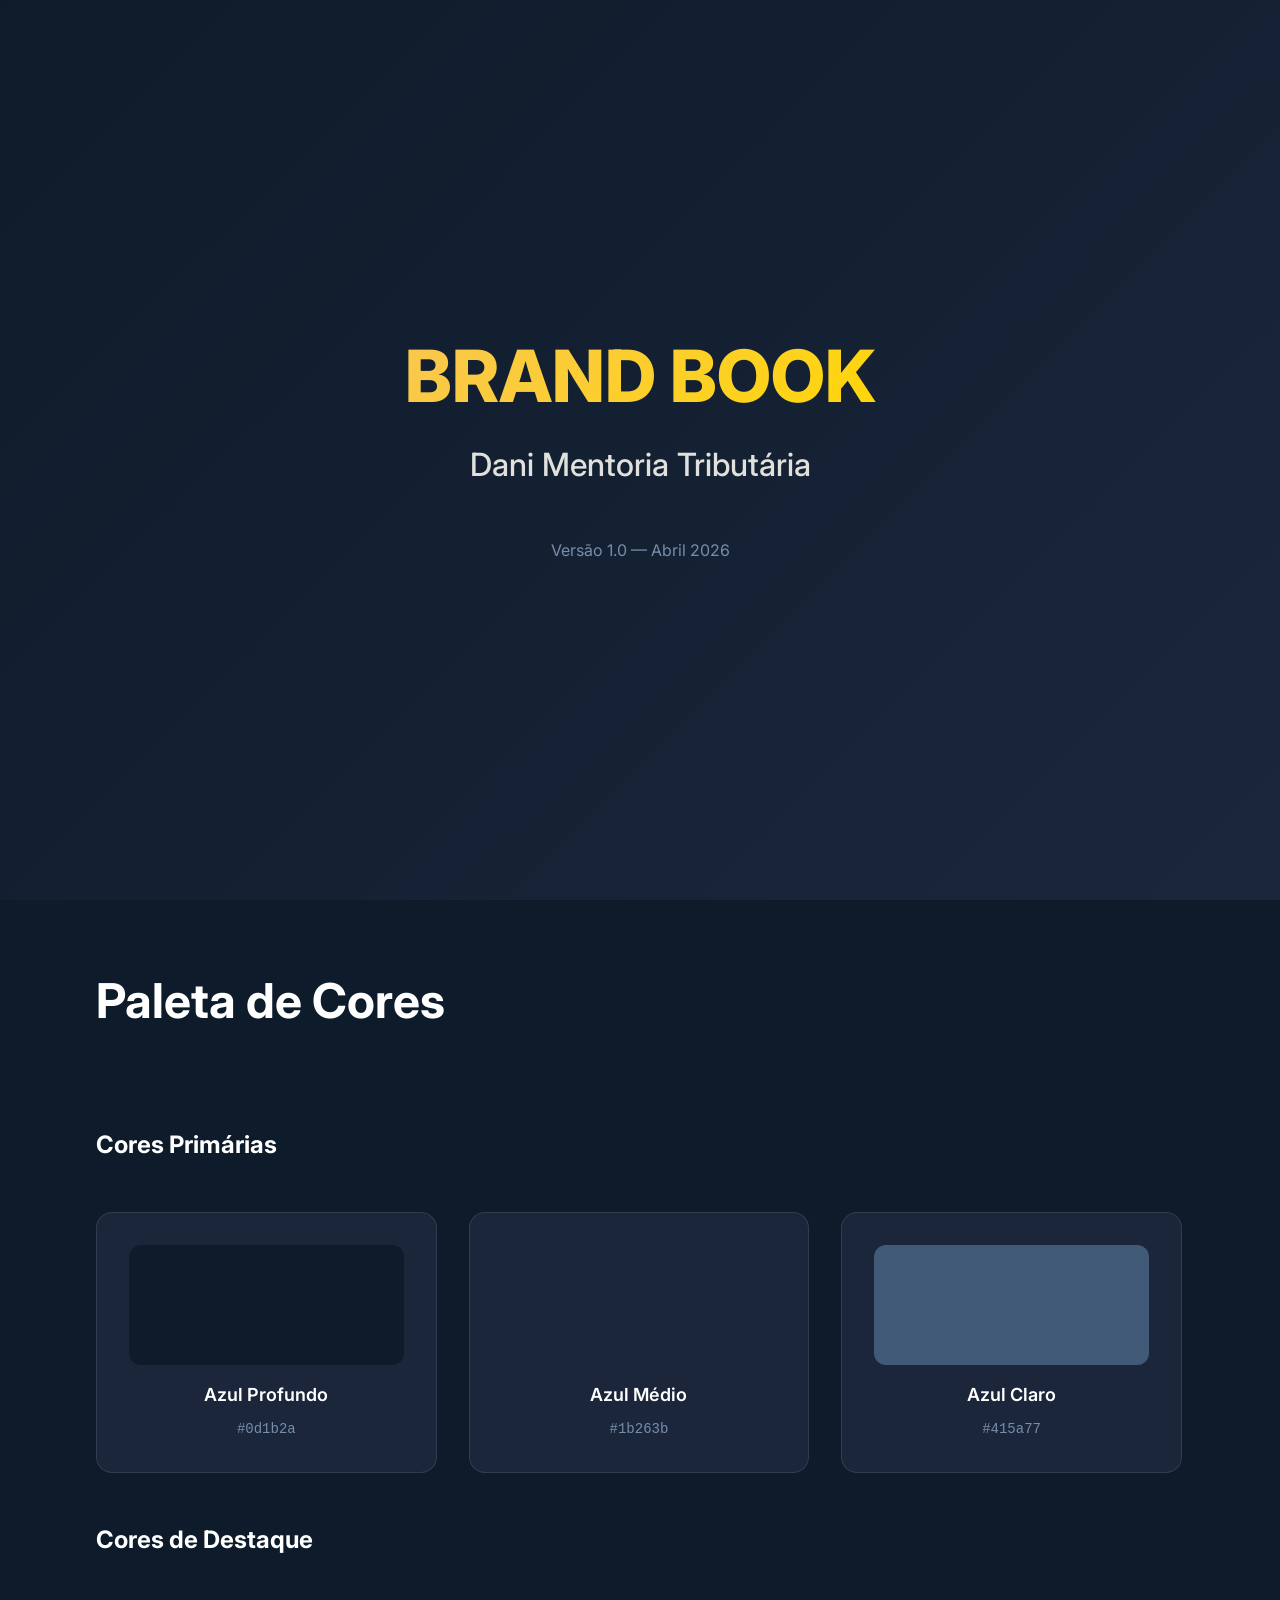
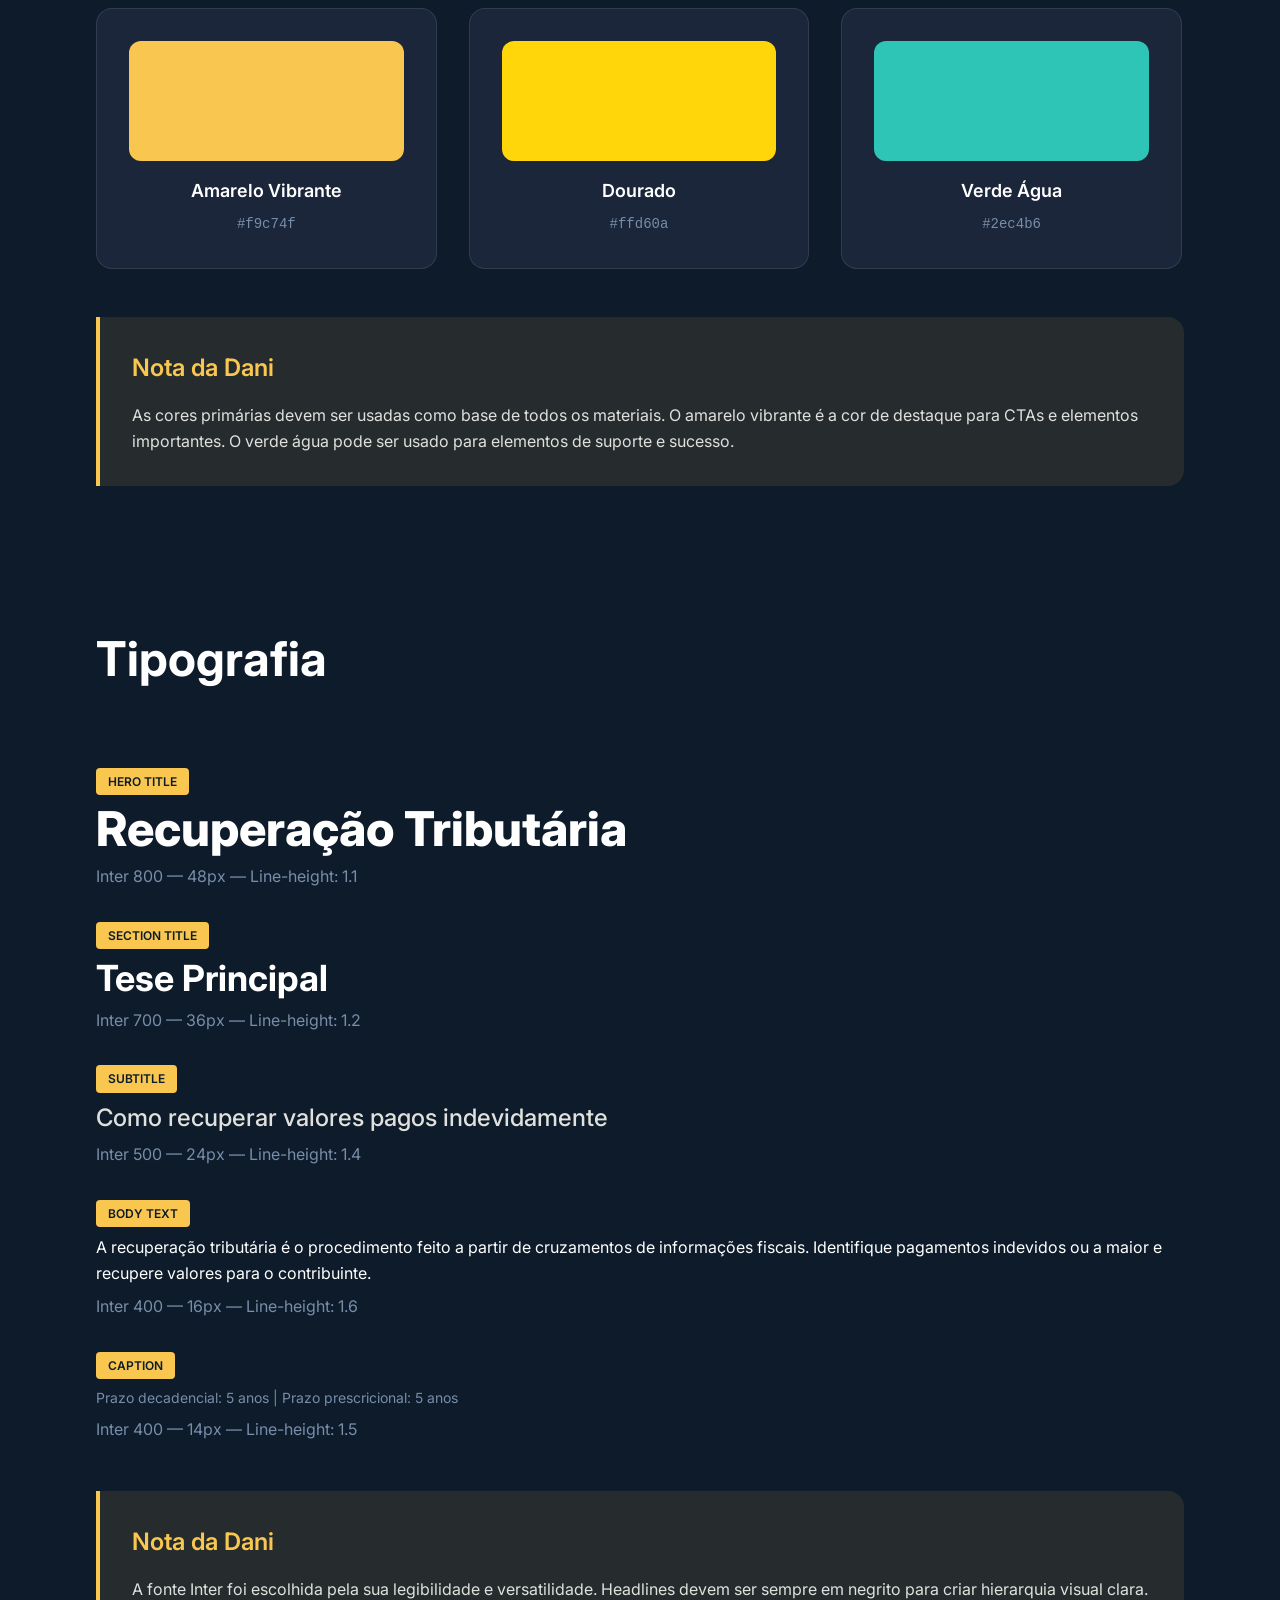
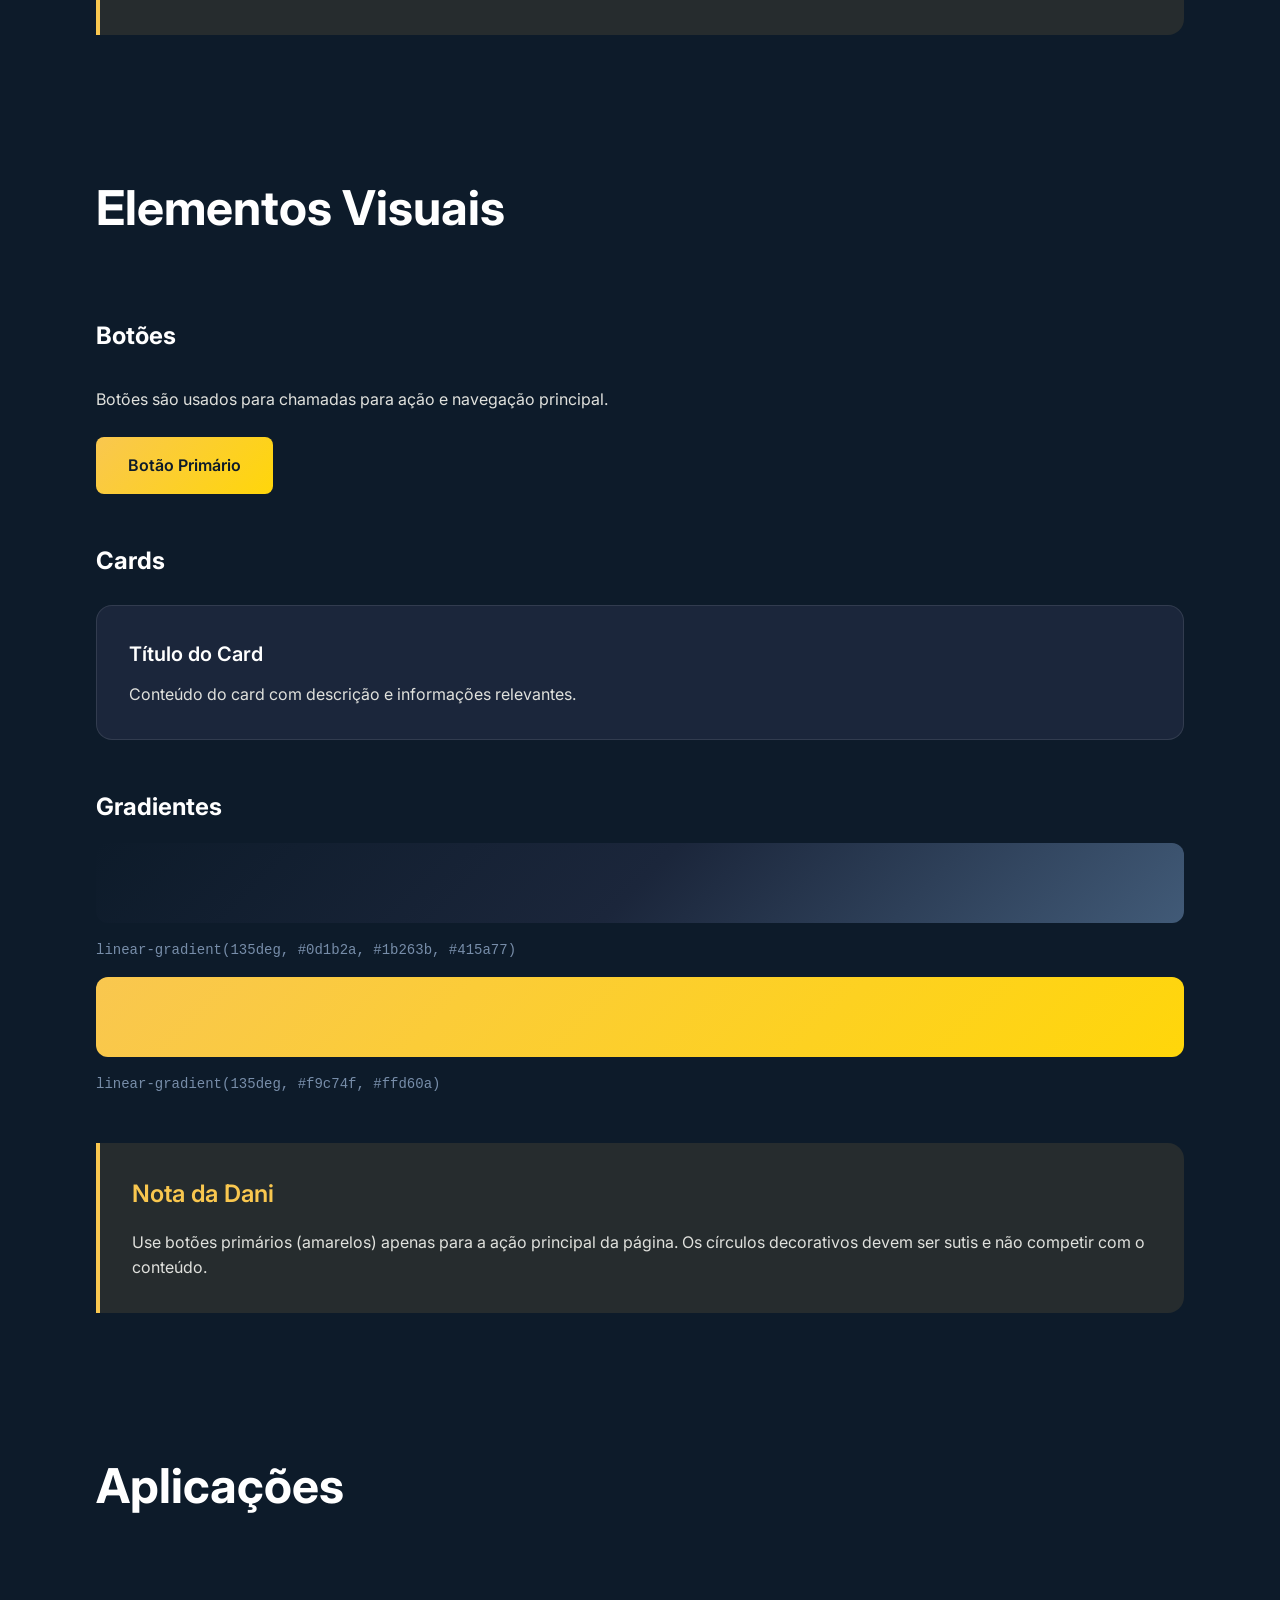
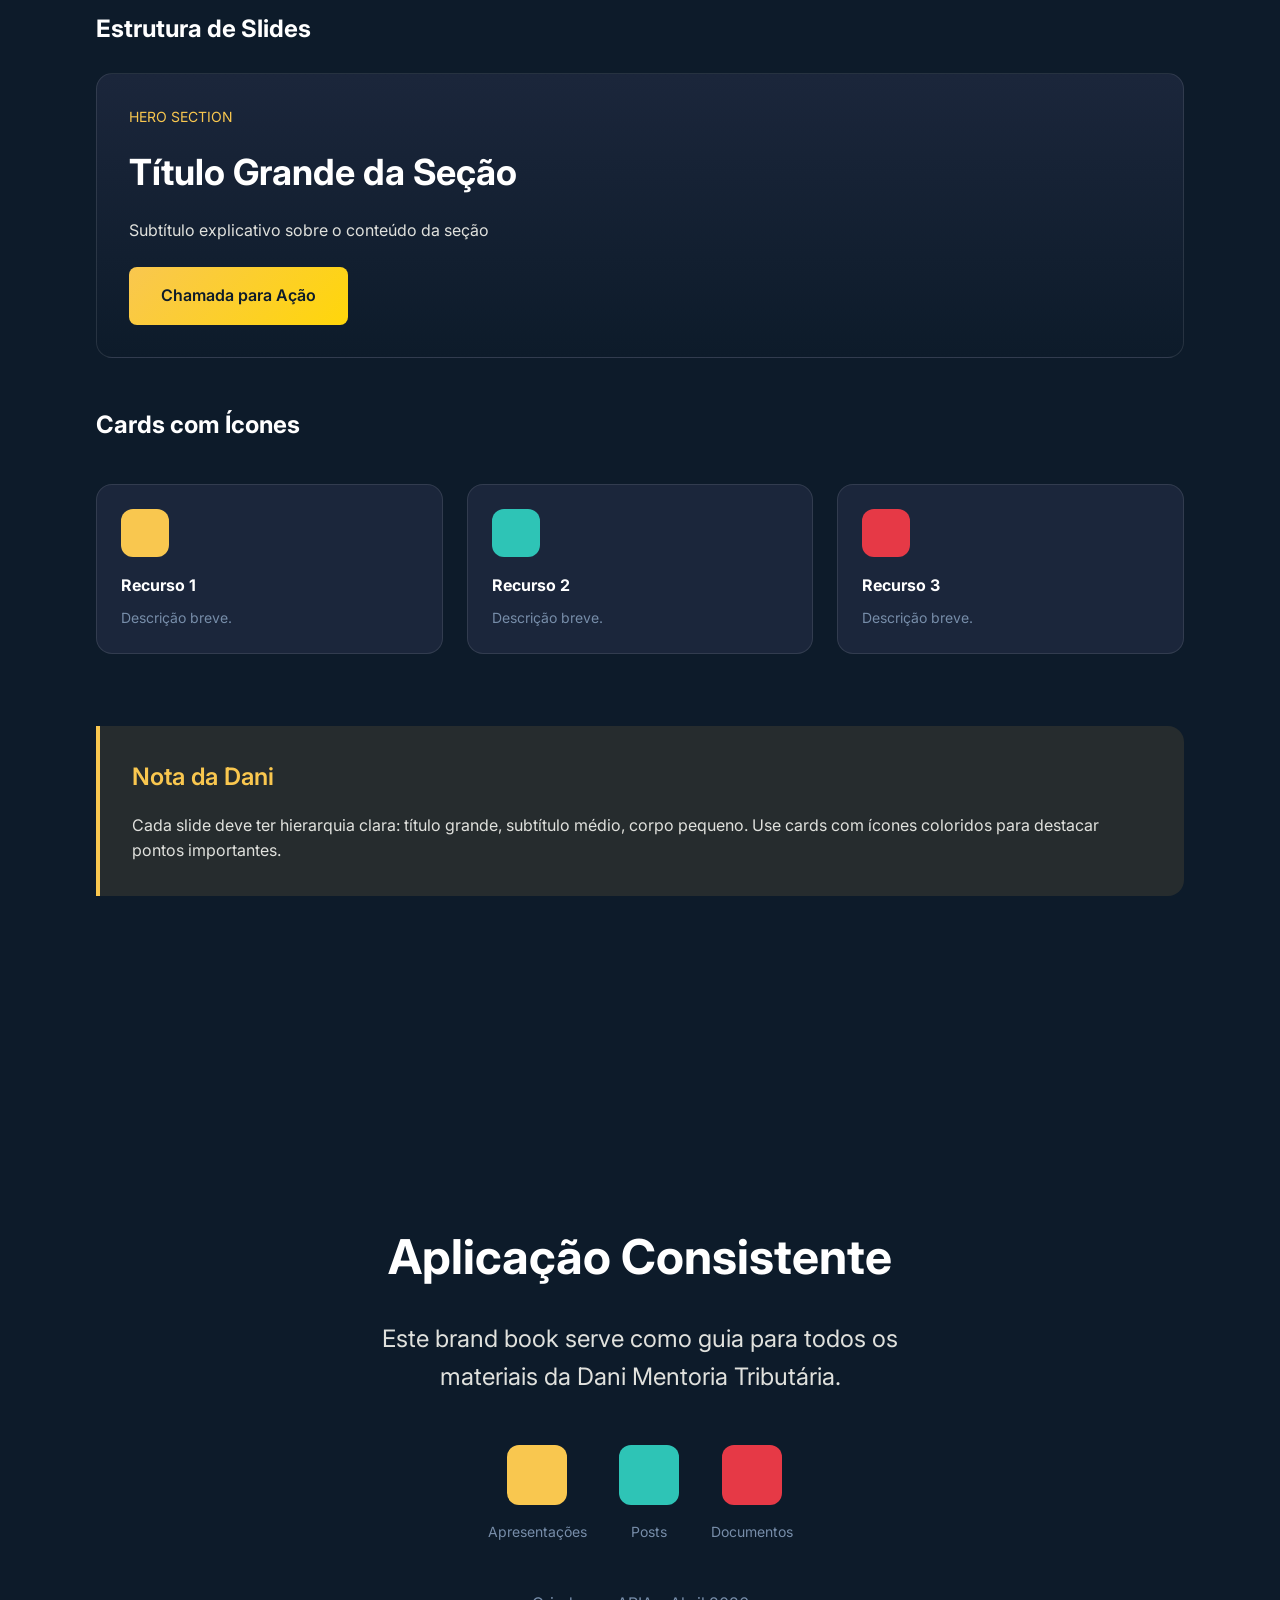
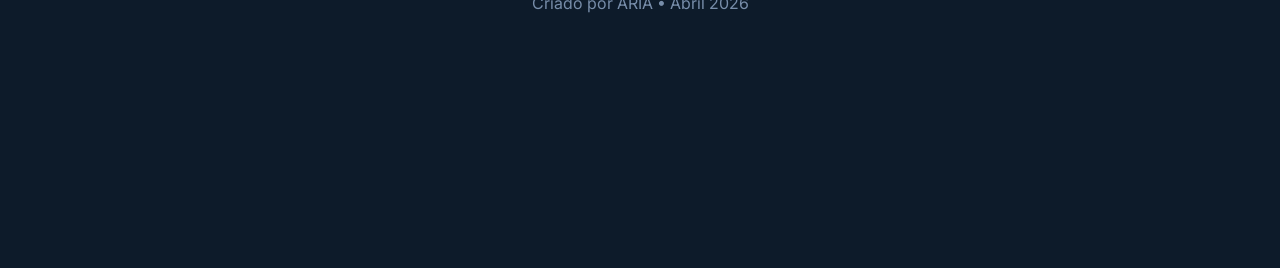
==== commit 2e737b9a: "fix: HTML com CSS compatível com WeasyPrint" ====
--- a/dani/index.html
+++ b/dani/index.html
@@ -4,74 +4,398 @@
     <meta charset="UTF-8">
     <meta name="viewport" content="width=device-width, initial-scale=1.0">
     <title>Brand Book — Dani Mentoria Tributária</title>
+    <link href="https://fonts.googleapis.com/css2?family=Inter:wght@400;500;600;700;800&display=swap" rel="stylesheet">
     <style>
-        * { margin: 0; padding: 0; box-sizing: border-box; }
-        body { font-family: -apple-system, BlinkMacSystemFont, 'Segoe UI', Roboto, sans-serif; background: #0d1b2a; color: #fff; padding: 40px; line-height: 1.6; }
-        .container { max-width: 800px; margin: 0 auto; }
-        h1 { font-size: 48px; margin-bottom: 20px; background: linear-gradient(135deg, #f9c74f, #ffd60a); -webkit-background-clip: text; -webkit-text-fill-color: transparent; }
-        h2 { font-size: 32px; margin: 40px 0 20px; color: #f9c74f; }
-        .note { background: rgba(249,199,79,0.1); border-left: 4px solid #f9c74f; padding: 20px; margin: 20px 0; border-radius: 0 8px 8px 0; }
-        .colors { display: grid; grid-template-columns: repeat(3, 1fr); gap: 20px; margin: 20px 0; }
-        .color { text-align: center; padding: 20px; background: #1b263b; border-radius: 12px; }
-        .swatch { height: 80px; border-radius: 8px; margin-bottom: 10px; }
-        .hex { font-family: monospace; font-size: 14px; color: #778da9; }
-        .info { background: #1b263b; padding: 30px; border-radius: 12px; margin: 20px 0; }
-        a { color: #f9c74f; }
+        * {
+            margin: 0;
+            padding: 0;
+            box-sizing: border-box;
+        }
+        
+        body {
+            font-family: 'Inter', -apple-system, BlinkMacSystemFont, sans-serif;
+            background: #0d1b2a;
+            color: #ffffff;
+            line-height: 1.6;
+        }
+        
+        .page {
+            min-height: 100vh;
+            padding: 72px 96px;
+            position: relative;
+        }
+        
+        /* Cores */
+        .bg-primary { background: #0d1b2a; }
+        .bg-secondary { background: #1b263b; }
+        .bg-accent { background: #f9c74f; }
+        .text-primary { color: #ffffff; }
+        .text-secondary { color: #e0e1dd; }
+        .text-muted { color: #778da9; }
+        .text-accent { color: #f9c74f; }
+        
+        /* Títulos */
+        .hero-title {
+            font-size: 72px;
+            font-weight: 800;
+            line-height: 1.1;
+            margin-bottom: 24px;
+        }
+        
+        .section-title {
+            font-size: 48px;
+            font-weight: 700;
+            line-height: 1.2;
+            margin-bottom: 48px;
+            position: relative;
+            display: inline-block;
+        }
+        
+        .subtitle {
+            font-size: 32px;
+            font-weight: 500;
+            color: #e0e1dd;
+            margin-bottom: 48px;
+        }
+        
+        /* Cover */
+        .cover {
+            display: -webkit-box;
+            display: -ms-flexbox;
+            display: flex;
+            -webkit-box-orient: vertical;
+            -webkit-box-direction: normal;
+            -ms-flex-direction: column;
+            flex-direction: column;
+            -webkit-box-pack: center;
+            -ms-flex-pack: center;
+            justify-content: center;
+            -webkit-box-align: center;
+            -ms-flex-align: center;
+            align-items: center;
+            text-align: center;
+            background: linear-gradient(135deg, #0d1b2a 0%, #1b263b 100%);
+        }
+        
+        .gradient-text {
+            background: linear-gradient(135deg, #f9c74f 0%, #ffd60a 100%);
+            -webkit-background-clip: text;
+            -webkit-text-fill-color: transparent;
+            background-clip: text;
+        }
+        
+        /* Grid de cores */
+        .color-grid {
+            display: -webkit-box;
+            display: -ms-flexbox;
+            display: flex;
+            -ms-flex-wrap: wrap;
+            flex-wrap: wrap;
+            gap: 32px;
+            margin-top: 48px;
+        }
+        
+        .color-card {
+            width: calc(33.33% - 22px);
+            background: #1b263b;
+            border: 1px solid rgba(255,255,255,0.1);
+            border-radius: 16px;
+            padding: 32px;
+            text-align: center;
+        }
+        
+        .color-swatch {
+            width: 100%;
+            height: 120px;
+            border-radius: 12px;
+            margin-bottom: 16px;
+        }
+        
+        .color-name {
+            font-size: 18px;
+            font-weight: 600;
+            margin-bottom: 8px;
+        }
+        
+        .color-hex {
+            font-size: 14px;
+            color: #778da9;
+            font-family: 'Courier New', monospace;
+        }
+        
+        /* Cards */
+        .card {
+            background: #1b263b;
+            border: 1px solid rgba(255,255,255,0.1);
+            border-radius: 16px;
+            padding: 32px;
+            margin: 24px 0;
+        }
+        
+        .card-title {
+            font-size: 20px;
+            font-weight: 600;
+            margin-bottom: 12px;
+        }
+        
+        .card-text {
+            color: #e0e1dd;
+        }
+        
+        /* Botões */
+        .btn {
+            display: inline-block;
+            padding: 16px 32px;
+            border-radius: 8px;
+            font-weight: 600;
+            text-decoration: none;
+            color: #0d1b2a;
+            background: linear-gradient(135deg, #f9c74f 0%, #ffd60a 100%);
+        }
+        
+        /* Notes */
+        .note-box {
+            background: rgba(249, 199, 79, 0.1);
+            border-left: 4px solid #f9c74f;
+            padding: 32px;
+            margin-top: 48px;
+            border-radius: 0 16px 16px 0;
+        }
+        
+        .note-title {
+            font-size: 24px;
+            font-weight: 600;
+            margin-bottom: 16px;
+            color: #f9c74f;
+        }
+        
+        .note-content {
+            color: #e0e1dd;
+        }
+        
+        /* Typography samples */
+        .sample-group {
+            margin: 32px 0;
+        }
+        
+        .spec-label {
+            display: inline-block;
+            background: #f9c74f;
+            color: #0d1b2a;
+            padding: 4px 12px;
+            border-radius: 4px;
+            font-size: 12px;
+            font-weight: 600;
+            margin-bottom: 8px;
+        }
+        
+        .sample-hero { font-size: 48px; font-weight: 800; line-height: 1.1; }
+        .sample-section { font-size: 36px; font-weight: 700; line-height: 1.2; }
+        .sample-subtitle { font-size: 24px; font-weight: 500; line-height: 1.4; color: #e0e1dd; }
+        .sample-body { font-size: 16px; font-weight: 400; line-height: 1.6; }
+        .sample-caption { font-size: 14px; font-weight: 400; color: #778da9; }
+        
+        /* Print */
+        @media print {
+            .page { page-break-after: always; }
+            body { -webkit-print-color-adjust: exact; print-color-adjust: exact; }
+        }
+        
+        /* Versão para impressão/PDF */
+        .print-only { display: none; }
+        @media print {
+            .print-only { display: block; }
+        }
     </style>
 </head>
 <body>
-    <div class="container">
-        <h1>BRAND BOOK</h1>
-        <p style="font-size: 24px; color: #e0e1dd; margin-bottom: 40px;">Dani Mentoria Tributária</p>
-        
-        <div class="note">
-            <strong>📝 Nota:</strong> Este é um preview simplificado. O HTML completo com CSS está no arquivo <code>brand-book.html</code> que pode ser aberto diretamente no navegador.
-        </div>
-        
-        <h2>Paleta de Cores</h2>
-        <div class="colors">
-            <div class="color">
-                <div class="swatch" style="background: #0d1b2a;"></div>
-                <p>Azul Profundo</p>
-                <p class="hex">#0d1b2a</p>
-            </div>
-            <div class="color">
-                <div class="swatch" style="background: #1b263b;"></div>
-                <p>Azul Médio</p>
-                <p class="hex">#1b263b</p>
-            </div>
-            <div class="color">
-                <div class="swatch" style="background: #f9c74f;"></div>
-                <p>Amarelo Vibrante</p>
-                <p class="hex">#f9c74f</p>
-            </div>
-        </div>
-        
-        <h2>Tipografia</h2>
-        <div class="info">
-            <p><strong>Fonte:</strong> Inter (Google Fonts)</p>
-            <p><strong>Headlines:</strong> 700-800 weight</p>
-            <p><strong>Body:</strong> 400 weight, 16px</p>
-        </div>
-        
-        <h2>Elementos</h2>
-        <div class="info">
-            <p>✓ Gradientes suaves (azul escuro)</p>
-            <p>✓ Formas geométricas decorativas</p>
-            <p>✓ Bordas arredondadas (8-16px)</p>
-            <p>✓ Contraste alto (texto claro sobre fundo escuro)</p>
-        </div>
-        
-        <div class="note" style="margin-top: 40px;">
-            <strong>📁 Arquivos:</strong><br>
-            • <code>design-system.md</code> — Documentação completa<br>
-            • <code>brand-book.html</code> — HTML completo para navegador<br>
-            • <code>brand-book.pdf</code> — PDF para impressão
-        </div>
-        
-        <p style="margin-top: 40px; color: #778da9;">
+
+    <!-- CAPA -->
+    <div class="page cover">
+        <h1 class="hero-title gradient-text">BRAND BOOK</h1>
+        <p class="subtitle">Dani Mentoria Tributária</p>
+        <p style="font-size: 16px; color: #778da9;">Versão 1.0 — Abril 2026</p>
+    </div>
+
+    <!-- CORES PRIMÁRIAS -->
+    <div class="page">
+        <h2 class="section-title">Paleta de Cores</h2>
+        
+        <h3 style="font-size: 24px; margin: 48px 0 24px;">Cores Primárias</h3>
+        <div class="color-grid">
+            <div class="color-card">
+                <div class="color-swatch" style="background: #0d1b2a;"></div>
+                <p class="color-name">Azul Profundo</p>
+                <p class="color-hex">#0d1b2a</p>
+            </div>
+            <div class="color-card">
+                <div class="color-swatch" style="background: #1b263b;"></div>
+                <p class="color-name">Azul Médio</p>
+                <p class="color-hex">#1b263b</p>
+            </div>
+            <div class="color-card">
+                <div class="color-swatch" style="background: #415a77;"></div>
+                <p class="color-name">Azul Claro</p>
+                <p class="color-hex">#415a77</p>
+            </div>
+        </div>
+
+        <h3 style="font-size: 24px; margin: 48px 0 24px;">Cores de Destaque</h3>
+        <div class="color-grid">
+            <div class="color-card">
+                <div class="color-swatch" style="background: #f9c74f;"></div>
+                <p class="color-name">Amarelo Vibrante</p>
+                <p class="color-hex">#f9c74f</p>
+            </div>
+            <div class="color-card">
+                <div class="color-swatch" style="background: #ffd60a;"></div>
+                <p class="color-name">Dourado</p>
+                <p class="color-hex">#ffd60a</p>
+            </div>
+            <div class="color-card">
+                <div class="color-swatch" style="background: #2ec4b6;"></div>
+                <p class="color-name">Verde Água</p>
+                <p class="color-hex">#2ec4b6</p>
+            </div>
+        </div>
+
+        <div class="note-box">
+            <h4 class="note-title">Nota da Dani</h4>
+            <p class="note-content">As cores primárias devem ser usadas como base de todos os materiais. O amarelo vibrante é a cor de destaque para CTAs e elementos importantes. O verde água pode ser usado para elementos de suporte e sucesso.</p>
+        </div>
+    </div>
+
+    <!-- TIPOGRAFIA -->
+    <div class="page">
+        <h2 class="section-title">Tipografia</h2>
+
+        <div class="sample-group">
+            <span class="spec-label">HERO TITLE</span>
+            <h1 class="sample-hero">Recuperação Tributária</h1>
+            <p style="color: #778da9; margin-top: 8px;">Inter 800 — 48px — Line-height: 1.1</p>
+        </div>
+
+        <div class="sample-group">
+            <span class="spec-label">SECTION TITLE</span>
+            <h2 class="sample-section">Tese Principal</h2>
+            <p style="color: #778da9; margin-top: 8px;">Inter 700 — 36px — Line-height: 1.2</p>
+        </div>
+
+        <div class="sample-group">
+            <span class="spec-label">SUBTITLE</span>
+            <h3 class="sample-subtitle">Como recuperar valores pagos indevidamente</h3>
+            <p style="color: #778da9; margin-top: 8px;">Inter 500 — 24px — Line-height: 1.4</p>
+        </div>
+
+        <div class="sample-group">
+            <span class="spec-label">BODY TEXT</span>
+            <p class="sample-body">A recuperação tributária é o procedimento feito a partir de cruzamentos de informações fiscais. Identifique pagamentos indevidos ou a maior e recupere valores para o contribuinte.</p>
+            <p style="color: #778da9; margin-top: 8px;">Inter 400 — 16px — Line-height: 1.6</p>
+        </div>
+
+        <div class="sample-group">
+            <span class="spec-label">CAPTION</span>
+            <p class="sample-caption">Prazo decadencial: 5 anos | Prazo prescricional: 5 anos</p>
+            <p style="color: #778da9; margin-top: 8px;">Inter 400 — 14px — Line-height: 1.5</p>
+        </div>
+
+        <div class="note-box">
+            <h4 class="note-title">Nota da Dani</h4>
+            <p class="note-content">A fonte Inter foi escolhida pela sua legibilidade e versatilidade. Headlines devem ser sempre em negrito para criar hierarquia visual clara.</p>
+        </div>
+    </div>
+
+    <!-- ELEMENTOS -->
+    <div class="page">
+        <h2 class="section-title">Elementos Visuais</h2>
+
+        <h3 style="font-size: 24px; margin: 32px 0;">Botões</h3>
+        <p style="color: #e0e1dd; margin-bottom: 24px;">Botões são usados para chamadas para ação e navegação principal.</p>
+        <p><a href="#" class="btn">Botão Primário</a></p>
+
+        <h3 style="font-size: 24px; margin: 48px 0 16px;">Cards</h3>
+        <div class="card">
+            <h4 class="card-title">Título do Card</h4>
+            <p class="card-text">Conteúdo do card com descrição e informações relevantes.</p>
+        </div>
+
+        <h3 style="font-size: 24px; margin: 48px 0 16px;">Gradientes</h3>
+        <div style="height: 80px; background: linear-gradient(135deg, #0d1b2a 0%, #1b263b 50%, #415a77 100%); border-radius: 12px; margin-bottom: 16px;"></div>
+        <p style="font-size: 14px; color: #778da9; font-family: 'Courier New', monospace;">linear-gradient(135deg, #0d1b2a, #1b263b, #415a77)</p>
+
+        <div style="height: 80px; background: linear-gradient(135deg, #f9c74f 0%, #ffd60a 100%); border-radius: 12px; margin: 16px 0;"></div>
+        <p style="font-size: 14px; color: #778da9; font-family: 'Courier New', monospace;">linear-gradient(135deg, #f9c74f, #ffd60a)</p>
+
+        <div class="note-box">
+            <h4 class="note-title">Nota da Dani</h4>
+            <p class="note-content">Use botões primários (amarelos) apenas para a ação principal da página. Os círculos decorativos devem ser sutis e não competir com o conteúdo.</p>
+        </div>
+    </div>
+
+    <!-- APLICAÇÕES -->
+    <div class="page">
+        <h2 class="section-title">Aplicações</h2>
+
+        <h3 style="font-size: 24px; margin: 48px 0 24px;">Estrutura de Slides</h3>
+
+        <div class="card" style="background: linear-gradient(180deg, #1b263b, #0d1b2a);">
+            <p style="color: #f9c74f; font-size: 14px; margin-bottom: 16px;">HERO SECTION</p>
+            <h2 style="font-size: 36px; margin-bottom: 16px;">Título Grande da Seção</h2>
+            <p style="color: #e0e1dd; margin-bottom: 24px;">Subtítulo explicativo sobre o conteúdo da seção</p>
+            <p><a href="#" class="btn">Chamada para Ação</a></p>
+        </div>
+
+        <h3 style="font-size: 24px; margin: 48px 0 16px;">Cards com Ícones</h3>
+        <div style="display: -webkit-box; display: -ms-flexbox; display: flex; gap: 24px;">
+            <div class="card" style="-webkit-box-flex: 1; -ms-flex: 1; flex: 1; padding: 24px;">
+                <div style="width: 48px; height: 48px; background: #f9c74f; border-radius: 12px; margin-bottom: 16px;"></div>
+                <h4 style="font-size: 16px; margin-bottom: 8px;">Recurso 1</h4>
+                <p style="font-size: 14px; color: #778da9;">Descrição breve.</p>
+            </div>
+            <div class="card" style="-webkit-box-flex: 1; -ms-flex: 1; flex: 1; padding: 24px;">
+                <div style="width: 48px; height: 48px; background: #2ec4b6; border-radius: 12px; margin-bottom: 16px;"></div>
+                <h4 style="font-size: 16px; margin-bottom: 8px;">Recurso 2</h4>
+                <p style="font-size: 14px; color: #778da9;">Descrição breve.</p>
+            </div>
+            <div class="card" style="-webkit-box-flex: 1; -ms-flex: 1; flex: 1; padding: 24px;">
+                <div style="width: 48px; height: 48px; background: #e63946; border-radius: 12px; margin-bottom: 16px;"></div>
+                <h4 style="font-size: 16px; margin-bottom: 8px;">Recurso 3</h4>
+                <p style="font-size: 14px; color: #778da9;">Descrição breve.</p>
+            </div>
+        </div>
+
+        <div class="note-box" style="margin-top: 48px;">
+            <h4 class="note-title">Nota da Dani</h4>
+            <p class="note-content">Cada slide deve ter hierarquia clara: título grande, subtítulo médio, corpo pequeno. Use cards com ícones coloridos para destacar pontos importantes.</p>
+        </div>
+    </div>
+
+    <!-- FINAL -->
+    <div class="page" style="display: -webkit-box; display: -ms-flexbox; display: flex; -webkit-box-orient: vertical; -webkit-box-direction: normal; -ms-flex-direction: column; flex-direction: column; -webkit-box-pack: center; -ms-flex-pack: center; justify-content: center; -webkit-box-align: center; -ms-flex-align: center; align-items: center; text-align: center;">
+        <h2 style="font-size: 48px; margin-bottom: 24px;">Aplicação Consistente</h2>
+        <p style="font-size: 24px; color: #e0e1dd; max-width: 600px; margin-bottom: 48px;">
+            Este brand book serve como guia para todos os materiais da Dani Mentoria Tributária.
+        </p>
+        
+        <div style="display: -webkit-box; display: -ms-flexbox; display: flex; gap: 32px; margin-bottom: 48px;">
+            <div style="text-align: center;">
+                <div style="width: 60px; height: 60px; background: #f9c74f; border-radius: 12px; margin: 0 auto 16px;"></div>
+                <p style="font-size: 14px; color: #778da9;">Apresentações</p>
+            </div>
+            <div style="text-align: center;">
+                <div style="width: 60px; height: 60px; background: #2ec4b6; border-radius: 12px; margin: 0 auto 16px;"></div>
+                <p style="font-size: 14px; color: #778da9;">Posts</p>
+            </div>
+            <div style="text-align: center;">
+                <div style="width: 60px; height: 60px; background: #e63946; border-radius: 12px; margin: 0 auto 16px;"></div>
+                <p style="font-size: 14px; color: #778da9;">Documentos</p>
+            </div>
+        </div>
+
+        <p style="color: #778da9;">
             Criado por ARIA • Abril 2026
         </p>
     </div>
+
 </body>
 </html>
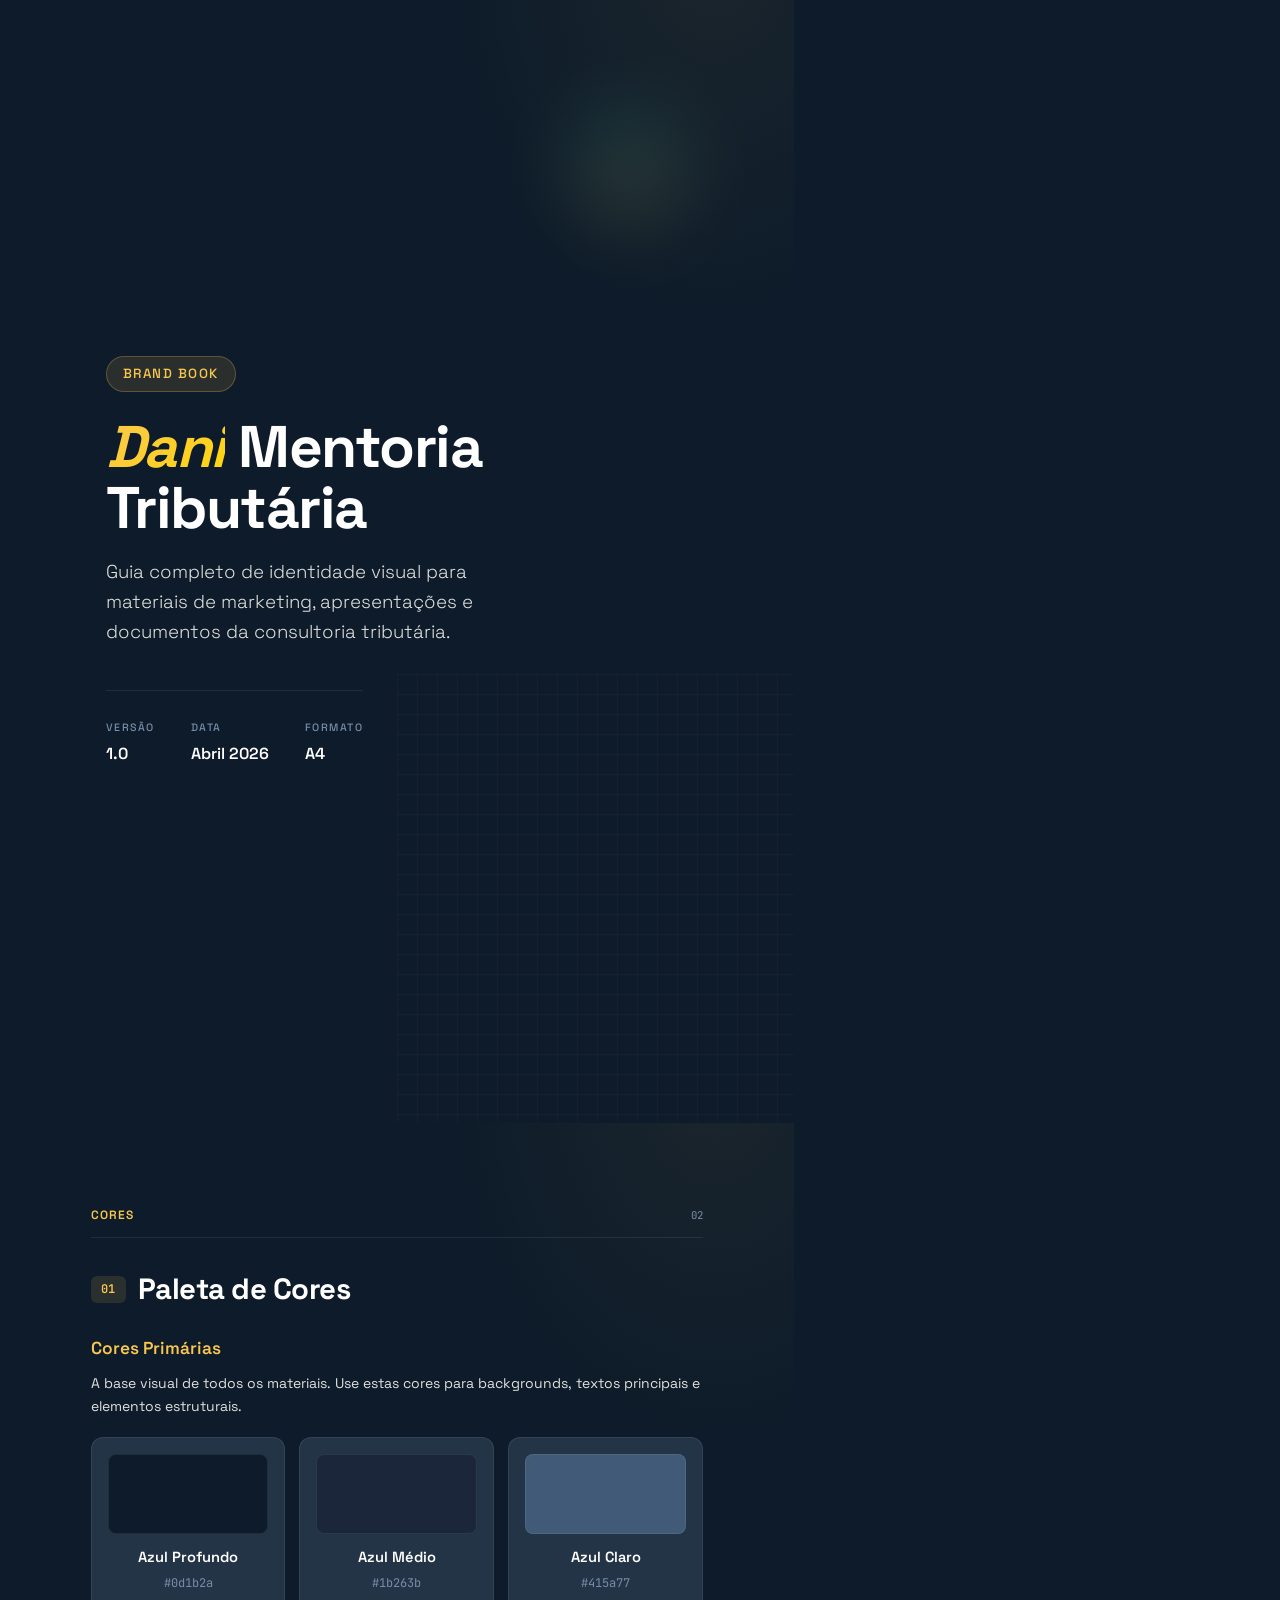
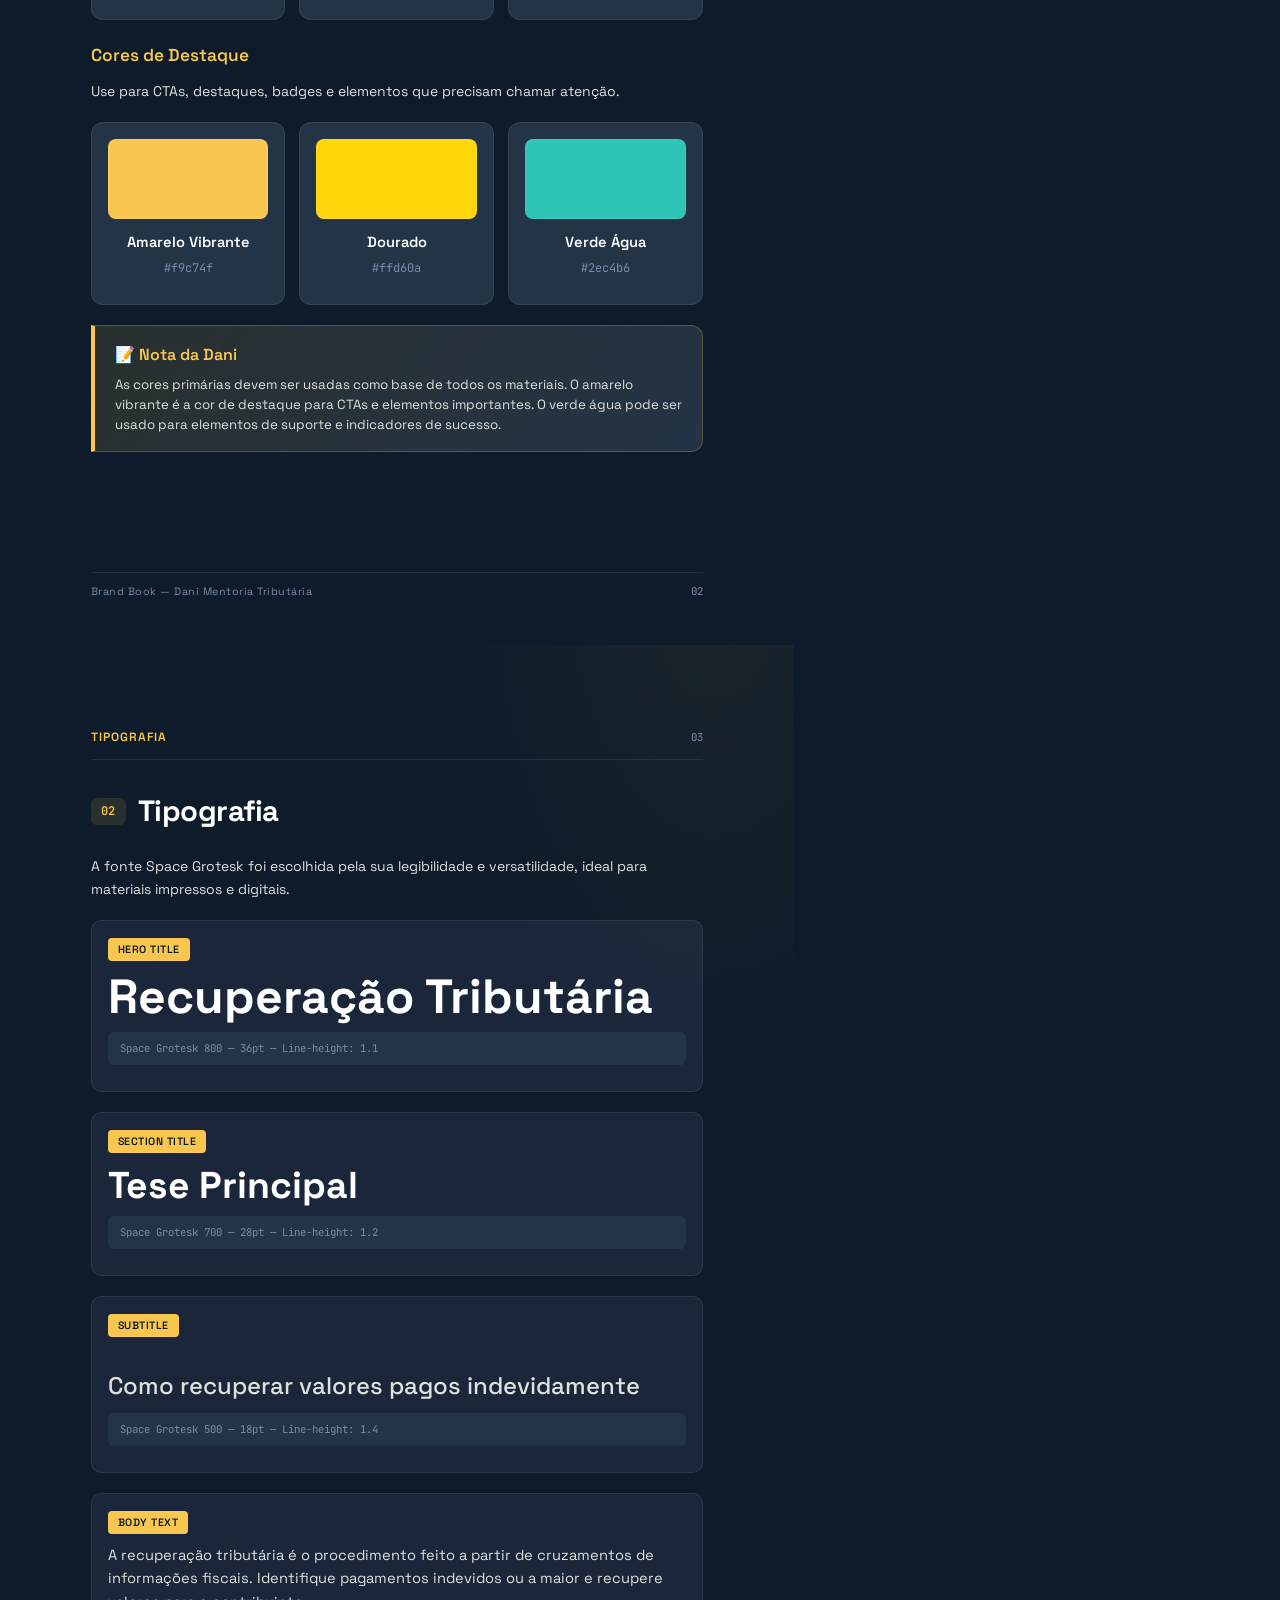
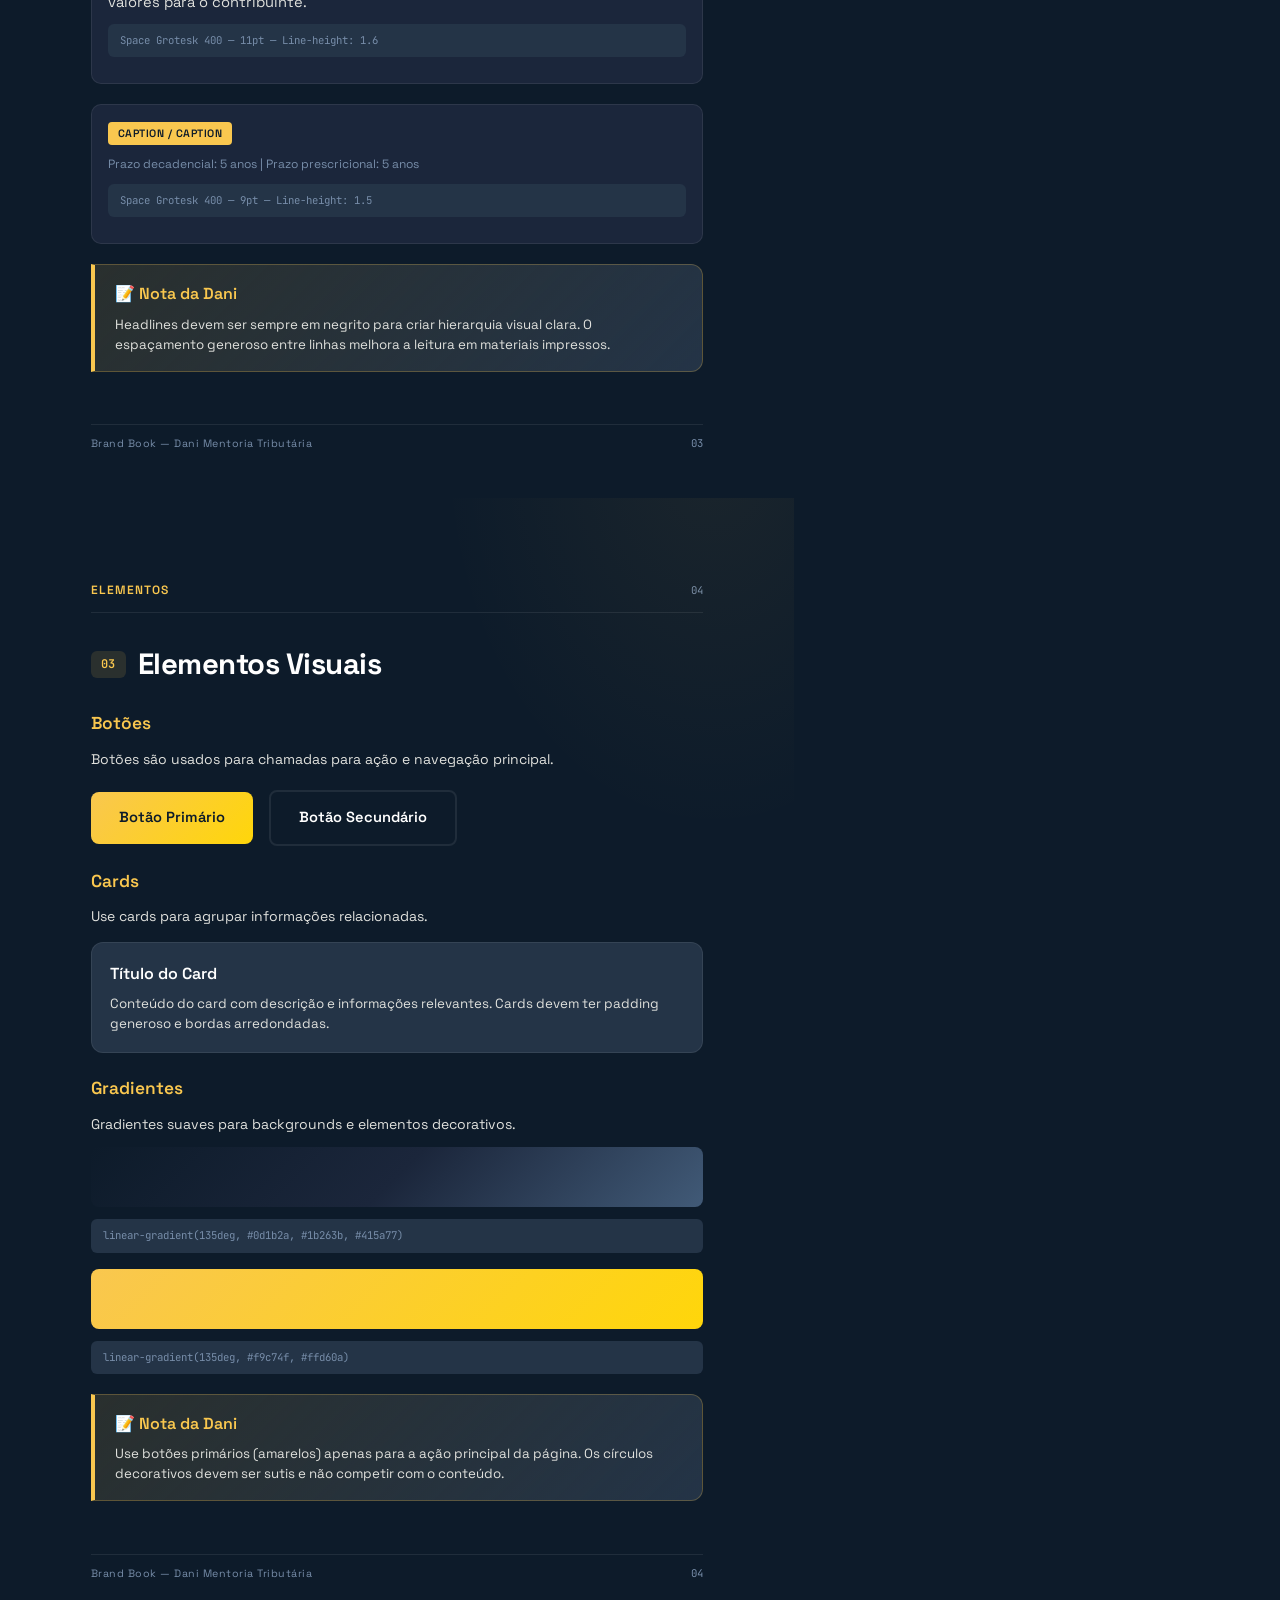
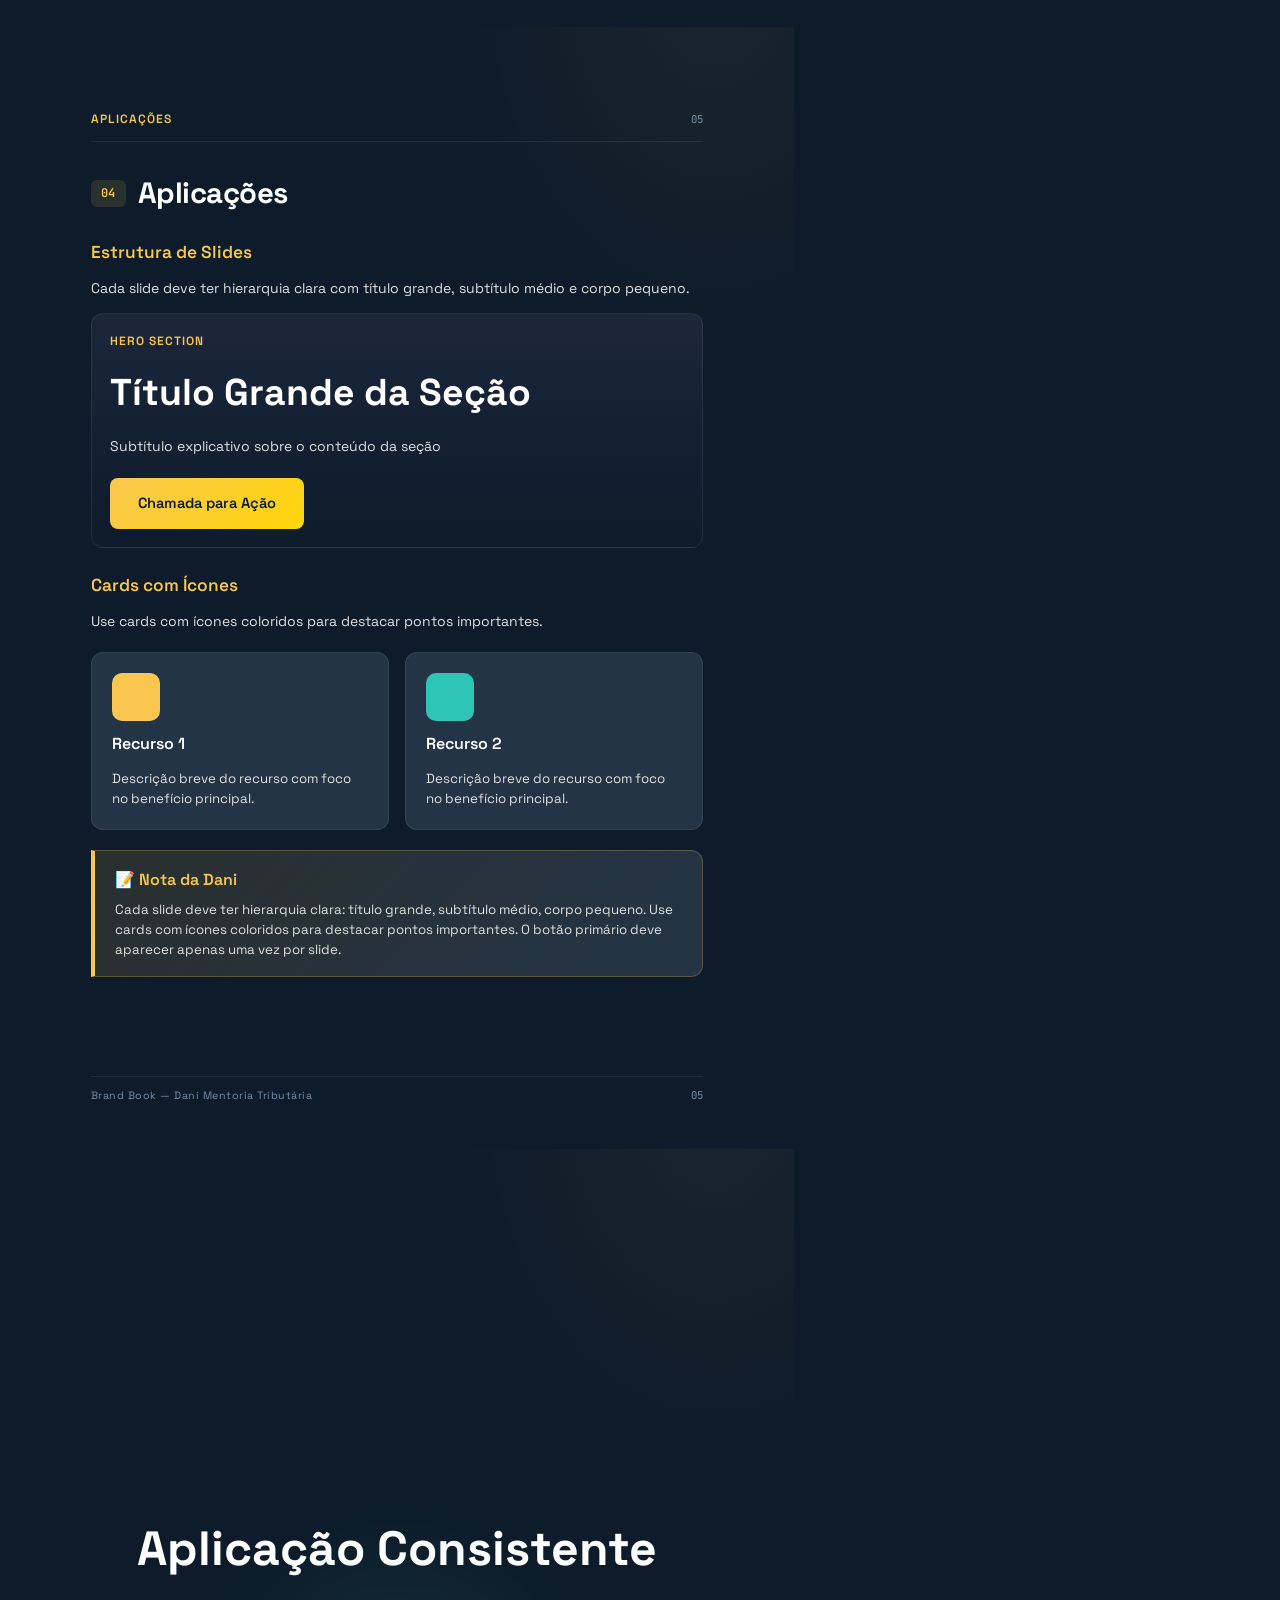
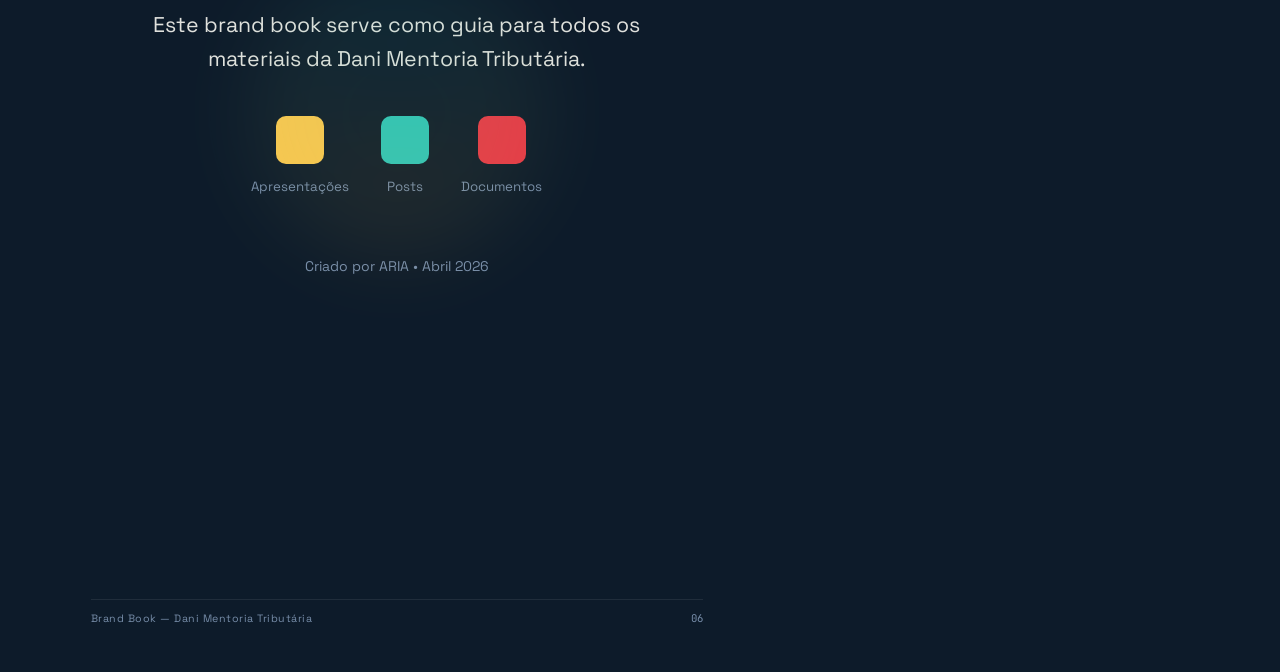
==== commit ff053db0: "fix: CSS otimizado para PDF (estilo curso OpenClaw)" ====
--- a/dani/index.html
+++ b/dani/index.html
@@ -1,401 +1,774 @@
 <!DOCTYPE html>
 <html lang="pt-BR">
 <head>
-    <meta charset="UTF-8">
-    <meta name="viewport" content="width=device-width, initial-scale=1.0">
-    <title>Brand Book — Dani Mentoria Tributária</title>
-    <link href="https://fonts.googleapis.com/css2?family=Inter:wght@400;500;600;700;800&display=swap" rel="stylesheet">
-    <style>
-        * {
-            margin: 0;
-            padding: 0;
-            box-sizing: border-box;
-        }
-        
-        body {
-            font-family: 'Inter', -apple-system, BlinkMacSystemFont, sans-serif;
-            background: #0d1b2a;
-            color: #ffffff;
-            line-height: 1.6;
-        }
-        
-        .page {
-            min-height: 100vh;
-            padding: 72px 96px;
-            position: relative;
-        }
-        
-        /* Cores */
-        .bg-primary { background: #0d1b2a; }
-        .bg-secondary { background: #1b263b; }
-        .bg-accent { background: #f9c74f; }
-        .text-primary { color: #ffffff; }
-        .text-secondary { color: #e0e1dd; }
-        .text-muted { color: #778da9; }
-        .text-accent { color: #f9c74f; }
-        
-        /* Títulos */
-        .hero-title {
-            font-size: 72px;
-            font-weight: 800;
-            line-height: 1.1;
-            margin-bottom: 24px;
-        }
-        
-        .section-title {
-            font-size: 48px;
-            font-weight: 700;
-            line-height: 1.2;
-            margin-bottom: 48px;
-            position: relative;
-            display: inline-block;
-        }
-        
-        .subtitle {
-            font-size: 32px;
-            font-weight: 500;
-            color: #e0e1dd;
-            margin-bottom: 48px;
-        }
-        
-        /* Cover */
-        .cover {
-            display: -webkit-box;
-            display: -ms-flexbox;
-            display: flex;
-            -webkit-box-orient: vertical;
-            -webkit-box-direction: normal;
-            -ms-flex-direction: column;
-            flex-direction: column;
-            -webkit-box-pack: center;
-            -ms-flex-pack: center;
-            justify-content: center;
-            -webkit-box-align: center;
-            -ms-flex-align: center;
-            align-items: center;
-            text-align: center;
-            background: linear-gradient(135deg, #0d1b2a 0%, #1b263b 100%);
-        }
-        
-        .gradient-text {
-            background: linear-gradient(135deg, #f9c74f 0%, #ffd60a 100%);
-            -webkit-background-clip: text;
-            -webkit-text-fill-color: transparent;
-            background-clip: text;
-        }
-        
-        /* Grid de cores */
-        .color-grid {
-            display: -webkit-box;
-            display: -ms-flexbox;
-            display: flex;
-            -ms-flex-wrap: wrap;
-            flex-wrap: wrap;
-            gap: 32px;
-            margin-top: 48px;
-        }
-        
-        .color-card {
-            width: calc(33.33% - 22px);
-            background: #1b263b;
-            border: 1px solid rgba(255,255,255,0.1);
-            border-radius: 16px;
-            padding: 32px;
-            text-align: center;
-        }
-        
-        .color-swatch {
-            width: 100%;
-            height: 120px;
-            border-radius: 12px;
-            margin-bottom: 16px;
-        }
-        
-        .color-name {
-            font-size: 18px;
-            font-weight: 600;
-            margin-bottom: 8px;
-        }
-        
-        .color-hex {
-            font-size: 14px;
-            color: #778da9;
-            font-family: 'Courier New', monospace;
-        }
-        
-        /* Cards */
-        .card {
-            background: #1b263b;
-            border: 1px solid rgba(255,255,255,0.1);
-            border-radius: 16px;
-            padding: 32px;
-            margin: 24px 0;
-        }
-        
-        .card-title {
-            font-size: 20px;
-            font-weight: 600;
-            margin-bottom: 12px;
-        }
-        
-        .card-text {
-            color: #e0e1dd;
-        }
-        
-        /* Botões */
-        .btn {
-            display: inline-block;
-            padding: 16px 32px;
-            border-radius: 8px;
-            font-weight: 600;
-            text-decoration: none;
-            color: #0d1b2a;
-            background: linear-gradient(135deg, #f9c74f 0%, #ffd60a 100%);
-        }
-        
-        /* Notes */
-        .note-box {
-            background: rgba(249, 199, 79, 0.1);
-            border-left: 4px solid #f9c74f;
-            padding: 32px;
-            margin-top: 48px;
-            border-radius: 0 16px 16px 0;
-        }
-        
-        .note-title {
-            font-size: 24px;
-            font-weight: 600;
-            margin-bottom: 16px;
-            color: #f9c74f;
-        }
-        
-        .note-content {
-            color: #e0e1dd;
-        }
-        
-        /* Typography samples */
-        .sample-group {
-            margin: 32px 0;
-        }
-        
-        .spec-label {
-            display: inline-block;
-            background: #f9c74f;
-            color: #0d1b2a;
-            padding: 4px 12px;
-            border-radius: 4px;
-            font-size: 12px;
-            font-weight: 600;
-            margin-bottom: 8px;
-        }
-        
-        .sample-hero { font-size: 48px; font-weight: 800; line-height: 1.1; }
-        .sample-section { font-size: 36px; font-weight: 700; line-height: 1.2; }
-        .sample-subtitle { font-size: 24px; font-weight: 500; line-height: 1.4; color: #e0e1dd; }
-        .sample-body { font-size: 16px; font-weight: 400; line-height: 1.6; }
-        .sample-caption { font-size: 14px; font-weight: 400; color: #778da9; }
-        
-        /* Print */
-        @media print {
-            .page { page-break-after: always; }
-            body { -webkit-print-color-adjust: exact; print-color-adjust: exact; }
-        }
-        
-        /* Versão para impressão/PDF */
-        .print-only { display: none; }
-        @media print {
-            .print-only { display: block; }
-        }
-    </style>
+<meta charset="UTF-8">
+<title>Brand Book — Dani Mentoria Tributária</title>
+<style>
+@import url('https://fonts.googleapis.com/css2?family=Space+Grotesk:wght@300;400;500;600;700&family=JetBrains+Mono:wght@400;500;600&display=swap');
+
+:root {
+  --bg: #0d1b2a;
+  --bg-elevated: #1b263b;
+  --bg-card: #243447;
+  --gold: #f9c74f;
+  --gold-dim: rgba(249, 199, 79, 0.12);
+  --gold-border: rgba(249, 199, 79, 0.25);
+  --emerald: #2ec4b6;
+  --emerald-dim: rgba(46, 196, 182, 0.12);
+  --emerald-border: rgba(46, 196, 182, 0.25);
+  --rose: #e63946;
+  --rose-dim: rgba(230, 57, 70, 0.12);
+  --rose-border: rgba(230, 57, 70, 0.25);
+  --text: #ffffff;
+  --text-secondary: #e0e1dd;
+  --text-muted: #778da9;
+  --border: rgba(255,255,255,0.08);
+}
+
+@page { size: A4; margin: 0; }
+* { margin: 0; padding: 0; box-sizing: border-box; }
+
+body {
+  font-family: 'Space Grotesk', -apple-system, sans-serif;
+  background: var(--bg);
+  color: var(--text);
+  font-size: 10.5pt;
+  line-height: 1.6;
+  -webkit-print-color-adjust: exact;
+  print-color-adjust: exact;
+}
+
+/* PAGE STRUCTURE */
+.page {
+  width: 210mm;
+  min-height: 297mm;
+  padding: 22mm 24mm 28mm;
+  position: relative;
+  overflow: hidden;
+  page-break-after: always;
+  background: var(--bg);
+}
+
+.page::before {
+  content: '';
+  position: absolute;
+  top: -40%;
+  right: -25%;
+  width: 70%;
+  height: 70%;
+  background: radial-gradient(ellipse, rgba(249,199,79,0.06) 0%, transparent 70%);
+  pointer-events: none;
+}
+
+/* COVER */
+.cover {
+  display: flex;
+  flex-direction: column;
+  justify-content: center;
+  align-items: flex-start;
+  min-height: 297mm;
+  padding: 36mm 28mm;
+  position: relative;
+}
+
+.cover-decoration {
+  position: absolute;
+  top: 28mm; right: 28mm;
+  width: 120px; height: 120px;
+  border-radius: 50%;
+  background: conic-gradient(from 180deg, var(--gold), var(--emerald), var(--gold));
+  opacity: 0.15;
+  filter: blur(40px);
+}
+
+.cover-grid {
+  position: absolute;
+  bottom: 0; right: 0;
+  width: 50%; height: 40%;
+  background-image:
+    linear-gradient(rgba(249,199,79,0.03) 1px, transparent 1px),
+    linear-gradient(90deg, rgba(249,199,79,0.03) 1px, transparent 1px);
+  background-size: 20px 20px;
+}
+
+.cover-badge {
+  display: inline-block;
+  padding: 6px 16px;
+  background: var(--gold-dim);
+  border: 1px solid var(--gold-border);
+  border-radius: 100px;
+  font-size: 10pt;
+  font-weight: 500;
+  color: var(--gold);
+  letter-spacing: 1.5px;
+  text-transform: uppercase;
+  margin-bottom: 24px;
+}
+
+.cover-title {
+  font-size: 44pt;
+  font-weight: 700;
+  line-height: 1.05;
+  letter-spacing: -1.5px;
+  color: var(--text);
+  margin-bottom: 18px;
+  max-width: 500px;
+}
+
+.cover-title em {
+  font-style: italic;
+  background: linear-gradient(135deg, var(--gold), #ffd60a);
+  -webkit-background-clip: text;
+  -webkit-text-fill-color: transparent;
+  background-clip: text;
+}
+
+.cover-subtitle {
+  font-size: 14pt;
+  font-weight: 300;
+  color: var(--text-secondary);
+  line-height: 1.6;
+  max-width: 440px;
+  margin-bottom: 44px;
+}
+
+.cover-meta {
+  display: flex;
+  gap: 36px;
+  padding-top: 28px;
+  border-top: 1px solid var(--border);
+}
+
+.cover-meta-item {
+  display: flex;
+  flex-direction: column;
+  gap: 4px;
+}
+
+.cover-meta-label {
+  font-size: 8pt;
+  text-transform: uppercase;
+  letter-spacing: 1.5px;
+  color: var(--text-muted);
+  font-weight: 500;
+}
+
+.cover-meta-value {
+  font-size: 12pt;
+  font-weight: 600;
+  color: var(--text);
+}
+
+/* PAGE HEADER / FOOTER */
+.page-header {
+  display: flex;
+  justify-content: space-between;
+  align-items: center;
+  margin-bottom: 28px;
+  padding-bottom: 12px;
+  border-bottom: 1px solid var(--border);
+}
+
+.page-header-left {
+  font-size: 9pt;
+  color: var(--gold);
+  font-weight: 600;
+  letter-spacing: 1px;
+  text-transform: uppercase;
+}
+
+.page-header-right {
+  font-family: 'JetBrains Mono', monospace;
+  font-size: 8pt;
+  color: var(--text-muted);
+}
+
+.page-footer {
+  position: absolute;
+  bottom: 12mm;
+  left: 24mm; right: 24mm;
+  display: flex;
+  justify-content: space-between;
+  align-items: center;
+  padding-top: 10px;
+  border-top: 1px solid var(--border);
+}
+
+.page-footer-left {
+  font-size: 8pt;
+  color: var(--text-muted);
+  letter-spacing: 0.5px;
+}
+
+.page-footer-right {
+  font-family: 'JetBrains Mono', monospace;
+  font-size: 8pt;
+  color: var(--text-muted);
+}
+
+/* SECTION HEADERS */
+.section-header {
+  display: flex;
+  align-items: center;
+  gap: 12px;
+  margin-bottom: 20px;
+}
+
+.section-number {
+  font-family: 'JetBrains Mono', monospace;
+  font-size: 9pt;
+  font-weight: 600;
+  color: var(--gold);
+  padding: 4px 10px;
+  background: var(--gold-dim);
+  border-radius: 6px;
+  letter-spacing: 0.5px;
+}
+
+.section-title {
+  font-size: 22pt;
+  font-weight: 700;
+  letter-spacing: -0.5px;
+  color: var(--text);
+}
+
+.section-subtitle {
+  font-size: 11pt;
+  color: var(--text-secondary);
+  margin-top: -12px;
+  margin-bottom: 22px;
+  font-weight: 300;
+}
+
+h3 {
+  font-size: 13pt;
+  font-weight: 600;
+  color: var(--gold);
+  margin: 22px 0 10px;
+  display: flex;
+  align-items: center;
+  gap: 8px;
+}
+
+h4 {
+  font-size: 11pt;
+  font-weight: 600;
+  color: var(--text);
+  margin: 16px 0 8px;
+}
+
+p {
+  margin-bottom: 10px;
+  color: var(--text-secondary);
+  font-size: 10.5pt;
+}
+
+strong { color: var(--text); }
+
+/* COLOR PALETTE */
+.color-grid {
+  display: grid;
+  grid-template-columns: 1fr 1fr 1fr;
+  gap: 14px;
+  margin: 20px 0;
+}
+
+.color-card {
+  background: var(--bg-card);
+  border: 1px solid var(--border);
+  border-radius: 12px;
+  padding: 16px;
+  text-align: center;
+}
+
+.color-swatch {
+  width: 100%;
+  height: 80px;
+  border-radius: 8px;
+  margin-bottom: 12px;
+  border: 1px solid var(--border);
+}
+
+.color-name {
+  font-size: 11pt;
+  font-weight: 600;
+  color: var(--text);
+  margin-bottom: 4px;
+}
+
+.color-hex {
+  font-family: 'JetBrains Mono', monospace;
+  font-size: 9pt;
+  color: var(--text-muted);
+}
+
+/* TYPOGRAPHY SAMPLES */
+.sample-group {
+  margin: 20px 0;
+  padding: 16px;
+  background: var(--bg-elevated);
+  border-radius: 10px;
+  border: 1px solid var(--border);
+}
+
+.spec-label {
+  display: inline-block;
+  background: var(--gold);
+  color: var(--bg);
+  padding: 3px 10px;
+  border-radius: 4px;
+  font-size: 8pt;
+  font-weight: 600;
+  margin-bottom: 10px;
+  letter-spacing: 0.5px;
+}
+
+.sample-hero {
+  font-size: 36pt;
+  font-weight: 800;
+  line-height: 1.1;
+  color: var(--text);
+}
+
+.sample-section {
+  font-size: 28pt;
+  font-weight: 700;
+  line-height: 1.2;
+  color: var(--text);
+}
+
+.sample-subtitle {
+  font-size: 18pt;
+  font-weight: 500;
+  line-height: 1.4;
+  color: var(--text-secondary);
+}
+
+.sample-body {
+  font-size: 11pt;
+  font-weight: 400;
+  line-height: 1.6;
+  color: var(--text-secondary);
+}
+
+.sample-caption {
+  font-size: 9pt;
+  font-weight: 400;
+  color: var(--text-muted);
+}
+
+/* CARDS */
+.card {
+  background: var(--bg-card);
+  border: 1px solid var(--border);
+  border-radius: 12px;
+  padding: 18px;
+  margin: 14px 0;
+}
+
+.card-title {
+  font-size: 12pt;
+  font-weight: 600;
+  color: var(--text);
+  margin-bottom: 8px;
+}
+
+.card-desc {
+  font-size: 10pt;
+  color: var(--text-secondary);
+  line-height: 1.5;
+}
+
+/* BUTTONS */
+.btn {
+  display: inline-block;
+  padding: 14px 28px;
+  border-radius: 8px;
+  font-weight: 600;
+  font-size: 11pt;
+  text-decoration: none;
+  color: var(--bg);
+  background: linear-gradient(135deg, var(--gold), #ffd60a);
+  border: none;
+}
+
+.btn-secondary {
+  display: inline-block;
+  padding: 14px 28px;
+  border-radius: 8px;
+  font-weight: 600;
+  font-size: 11pt;
+  text-decoration: none;
+  color: var(--text);
+  background: transparent;
+  border: 2px solid var(--border);
+  margin-left: 12px;
+}
+
+/* NOTE BOX */
+.note-box {
+  background: linear-gradient(135deg, var(--gold-dim), var(--bg-card));
+  border: 1px solid var(--gold-border);
+  border-left: 4px solid var(--gold);
+  border-radius: 0 12px 12px 0;
+  padding: 16px 20px;
+  margin: 20px 0;
+}
+
+.note-title {
+  font-size: 12pt;
+  font-weight: 600;
+  color: var(--gold);
+  margin-bottom: 8px;
+  display: flex;
+  align-items: center;
+  gap: 8px;
+}
+
+.note-content {
+  font-size: 10pt;
+  color: var(--text-secondary);
+  line-height: 1.5;
+}
+
+/* GRADIENTS */
+.gradient-box {
+  height: 60px;
+  border-radius: 8px;
+  margin: 12px 0;
+}
+
+.gradient-primary {
+  background: linear-gradient(135deg, var(--bg) 0%, var(--bg-elevated) 50%, #415a77 100%);
+}
+
+.gradient-accent {
+  background: linear-gradient(135deg, var(--gold) 0%, #ffd60a 100%);
+}
+
+.gradient-code {
+  font-family: 'JetBrains Mono', monospace;
+  font-size: 8pt;
+  color: var(--text-muted);
+  background: var(--bg-card);
+  padding: 8px 12px;
+  border-radius: 6px;
+  margin-top: 8px;
+}
+
+/* ELEMENTS GRID */
+.elements-grid {
+  display: grid;
+  grid-template-columns: 1fr 1fr;
+  gap: 16px;
+  margin: 20px 0;
+}
+
+.element-card {
+  background: var(--bg-card);
+  border: 1px solid var(--border);
+  border-radius: 12px;
+  padding: 20px;
+}
+
+.element-title {
+  font-size: 12pt;
+  font-weight: 600;
+  color: var(--text);
+  margin-bottom: 12px;
+}
+
+/* ICON PLACEHOLDER */
+.icon-box {
+  width: 48px;
+  height: 48px;
+  border-radius: 10px;
+  margin-bottom: 10px;
+}
+
+.icon-gold { background: var(--gold); }
+.icon-emerald { background: var(--emerald); }
+.icon-rose { background: var(--rose); }
+
+/* PRINT */
+@media print {
+  .page { page-break-after: always; }
+}
+</style>
 </head>
 <body>
 
-    <!-- CAPA -->
-    <div class="page cover">
-        <h1 class="hero-title gradient-text">BRAND BOOK</h1>
-        <p class="subtitle">Dani Mentoria Tributária</p>
-        <p style="font-size: 16px; color: #778da9;">Versão 1.0 — Abril 2026</p>
-    </div>
-
-    <!-- CORES PRIMÁRIAS -->
-    <div class="page">
-        <h2 class="section-title">Paleta de Cores</h2>
-        
-        <h3 style="font-size: 24px; margin: 48px 0 24px;">Cores Primárias</h3>
-        <div class="color-grid">
-            <div class="color-card">
-                <div class="color-swatch" style="background: #0d1b2a;"></div>
-                <p class="color-name">Azul Profundo</p>
-                <p class="color-hex">#0d1b2a</p>
-            </div>
-            <div class="color-card">
-                <div class="color-swatch" style="background: #1b263b;"></div>
-                <p class="color-name">Azul Médio</p>
-                <p class="color-hex">#1b263b</p>
-            </div>
-            <div class="color-card">
-                <div class="color-swatch" style="background: #415a77;"></div>
-                <p class="color-name">Azul Claro</p>
-                <p class="color-hex">#415a77</p>
-            </div>
-        </div>
-
-        <h3 style="font-size: 24px; margin: 48px 0 24px;">Cores de Destaque</h3>
-        <div class="color-grid">
-            <div class="color-card">
-                <div class="color-swatch" style="background: #f9c74f;"></div>
-                <p class="color-name">Amarelo Vibrante</p>
-                <p class="color-hex">#f9c74f</p>
-            </div>
-            <div class="color-card">
-                <div class="color-swatch" style="background: #ffd60a;"></div>
-                <p class="color-name">Dourado</p>
-                <p class="color-hex">#ffd60a</p>
-            </div>
-            <div class="color-card">
-                <div class="color-swatch" style="background: #2ec4b6;"></div>
-                <p class="color-name">Verde Água</p>
-                <p class="color-hex">#2ec4b6</p>
-            </div>
-        </div>
-
-        <div class="note-box">
-            <h4 class="note-title">Nota da Dani</h4>
-            <p class="note-content">As cores primárias devem ser usadas como base de todos os materiais. O amarelo vibrante é a cor de destaque para CTAs e elementos importantes. O verde água pode ser usado para elementos de suporte e sucesso.</p>
-        </div>
-    </div>
-
-    <!-- TIPOGRAFIA -->
-    <div class="page">
-        <h2 class="section-title">Tipografia</h2>
-
-        <div class="sample-group">
-            <span class="spec-label">HERO TITLE</span>
-            <h1 class="sample-hero">Recuperação Tributária</h1>
-            <p style="color: #778da9; margin-top: 8px;">Inter 800 — 48px — Line-height: 1.1</p>
-        </div>
-
-        <div class="sample-group">
-            <span class="spec-label">SECTION TITLE</span>
-            <h2 class="sample-section">Tese Principal</h2>
-            <p style="color: #778da9; margin-top: 8px;">Inter 700 — 36px — Line-height: 1.2</p>
-        </div>
-
-        <div class="sample-group">
-            <span class="spec-label">SUBTITLE</span>
-            <h3 class="sample-subtitle">Como recuperar valores pagos indevidamente</h3>
-            <p style="color: #778da9; margin-top: 8px;">Inter 500 — 24px — Line-height: 1.4</p>
-        </div>
-
-        <div class="sample-group">
-            <span class="spec-label">BODY TEXT</span>
-            <p class="sample-body">A recuperação tributária é o procedimento feito a partir de cruzamentos de informações fiscais. Identifique pagamentos indevidos ou a maior e recupere valores para o contribuinte.</p>
-            <p style="color: #778da9; margin-top: 8px;">Inter 400 — 16px — Line-height: 1.6</p>
-        </div>
-
-        <div class="sample-group">
-            <span class="spec-label">CAPTION</span>
-            <p class="sample-caption">Prazo decadencial: 5 anos | Prazo prescricional: 5 anos</p>
-            <p style="color: #778da9; margin-top: 8px;">Inter 400 — 14px — Line-height: 1.5</p>
-        </div>
-
-        <div class="note-box">
-            <h4 class="note-title">Nota da Dani</h4>
-            <p class="note-content">A fonte Inter foi escolhida pela sua legibilidade e versatilidade. Headlines devem ser sempre em negrito para criar hierarquia visual clara.</p>
-        </div>
-    </div>
-
-    <!-- ELEMENTOS -->
-    <div class="page">
-        <h2 class="section-title">Elementos Visuais</h2>
-
-        <h3 style="font-size: 24px; margin: 32px 0;">Botões</h3>
-        <p style="color: #e0e1dd; margin-bottom: 24px;">Botões são usados para chamadas para ação e navegação principal.</p>
-        <p><a href="#" class="btn">Botão Primário</a></p>
-
-        <h3 style="font-size: 24px; margin: 48px 0 16px;">Cards</h3>
-        <div class="card">
-            <h4 class="card-title">Título do Card</h4>
-            <p class="card-text">Conteúdo do card com descrição e informações relevantes.</p>
-        </div>
-
-        <h3 style="font-size: 24px; margin: 48px 0 16px;">Gradientes</h3>
-        <div style="height: 80px; background: linear-gradient(135deg, #0d1b2a 0%, #1b263b 50%, #415a77 100%); border-radius: 12px; margin-bottom: 16px;"></div>
-        <p style="font-size: 14px; color: #778da9; font-family: 'Courier New', monospace;">linear-gradient(135deg, #0d1b2a, #1b263b, #415a77)</p>
-
-        <div style="height: 80px; background: linear-gradient(135deg, #f9c74f 0%, #ffd60a 100%); border-radius: 12px; margin: 16px 0;"></div>
-        <p style="font-size: 14px; color: #778da9; font-family: 'Courier New', monospace;">linear-gradient(135deg, #f9c74f, #ffd60a)</p>
-
-        <div class="note-box">
-            <h4 class="note-title">Nota da Dani</h4>
-            <p class="note-content">Use botões primários (amarelos) apenas para a ação principal da página. Os círculos decorativos devem ser sutis e não competir com o conteúdo.</p>
-        </div>
-    </div>
-
-    <!-- APLICAÇÕES -->
-    <div class="page">
-        <h2 class="section-title">Aplicações</h2>
-
-        <h3 style="font-size: 24px; margin: 48px 0 24px;">Estrutura de Slides</h3>
-
-        <div class="card" style="background: linear-gradient(180deg, #1b263b, #0d1b2a);">
-            <p style="color: #f9c74f; font-size: 14px; margin-bottom: 16px;">HERO SECTION</p>
-            <h2 style="font-size: 36px; margin-bottom: 16px;">Título Grande da Seção</h2>
-            <p style="color: #e0e1dd; margin-bottom: 24px;">Subtítulo explicativo sobre o conteúdo da seção</p>
-            <p><a href="#" class="btn">Chamada para Ação</a></p>
-        </div>
-
-        <h3 style="font-size: 24px; margin: 48px 0 16px;">Cards com Ícones</h3>
-        <div style="display: -webkit-box; display: -ms-flexbox; display: flex; gap: 24px;">
-            <div class="card" style="-webkit-box-flex: 1; -ms-flex: 1; flex: 1; padding: 24px;">
-                <div style="width: 48px; height: 48px; background: #f9c74f; border-radius: 12px; margin-bottom: 16px;"></div>
-                <h4 style="font-size: 16px; margin-bottom: 8px;">Recurso 1</h4>
-                <p style="font-size: 14px; color: #778da9;">Descrição breve.</p>
-            </div>
-            <div class="card" style="-webkit-box-flex: 1; -ms-flex: 1; flex: 1; padding: 24px;">
-                <div style="width: 48px; height: 48px; background: #2ec4b6; border-radius: 12px; margin-bottom: 16px;"></div>
-                <h4 style="font-size: 16px; margin-bottom: 8px;">Recurso 2</h4>
-                <p style="font-size: 14px; color: #778da9;">Descrição breve.</p>
-            </div>
-            <div class="card" style="-webkit-box-flex: 1; -ms-flex: 1; flex: 1; padding: 24px;">
-                <div style="width: 48px; height: 48px; background: #e63946; border-radius: 12px; margin-bottom: 16px;"></div>
-                <h4 style="font-size: 16px; margin-bottom: 8px;">Recurso 3</h4>
-                <p style="font-size: 14px; color: #778da9;">Descrição breve.</p>
-            </div>
-        </div>
-
-        <div class="note-box" style="margin-top: 48px;">
-            <h4 class="note-title">Nota da Dani</h4>
-            <p class="note-content">Cada slide deve ter hierarquia clara: título grande, subtítulo médio, corpo pequeno. Use cards com ícones coloridos para destacar pontos importantes.</p>
-        </div>
-    </div>
-
-    <!-- FINAL -->
-    <div class="page" style="display: -webkit-box; display: -ms-flexbox; display: flex; -webkit-box-orient: vertical; -webkit-box-direction: normal; -ms-flex-direction: column; flex-direction: column; -webkit-box-pack: center; -ms-flex-pack: center; justify-content: center; -webkit-box-align: center; -ms-flex-align: center; align-items: center; text-align: center;">
-        <h2 style="font-size: 48px; margin-bottom: 24px;">Aplicação Consistente</h2>
-        <p style="font-size: 24px; color: #e0e1dd; max-width: 600px; margin-bottom: 48px;">
-            Este brand book serve como guia para todos os materiais da Dani Mentoria Tributária.
-        </p>
-        
-        <div style="display: -webkit-box; display: -ms-flexbox; display: flex; gap: 32px; margin-bottom: 48px;">
-            <div style="text-align: center;">
-                <div style="width: 60px; height: 60px; background: #f9c74f; border-radius: 12px; margin: 0 auto 16px;"></div>
-                <p style="font-size: 14px; color: #778da9;">Apresentações</p>
-            </div>
-            <div style="text-align: center;">
-                <div style="width: 60px; height: 60px; background: #2ec4b6; border-radius: 12px; margin: 0 auto 16px;"></div>
-                <p style="font-size: 14px; color: #778da9;">Posts</p>
-            </div>
-            <div style="text-align: center;">
-                <div style="width: 60px; height: 60px; background: #e63946; border-radius: 12px; margin: 0 auto 16px;"></div>
-                <p style="font-size: 14px; color: #778da9;">Documentos</p>
-            </div>
-        </div>
-
-        <p style="color: #778da9;">
-            Criado por ARIA • Abril 2026
-        </p>
-    </div>
+<!-- COVER -->
+<div class="page cover">
+  <div class="cover-decoration"></div>
+  <div class="cover-grid"></div>
+  
+  <div class="cover-badge">BRAND BOOK</div>
+  <h1 class="cover-title"><em>Dani</em> Mentoria Tributária</h1>
+  <p class="cover-subtitle">Guia completo de identidade visual para materiais de marketing, apresentações e documentos da consultoria tributária.</p>
+  
+  <div class="cover-meta">
+    <div class="cover-meta-item">
+      <span class="cover-meta-label">Versão</span>
+      <span class="cover-meta-value">1.0</span>
+    </div>
+    <div class="cover-meta-item">
+      <span class="cover-meta-label">Data</span>
+      <span class="cover-meta-value">Abril 2026</span>
+    </div>
+    <div class="cover-meta-item">
+      <span class="cover-meta-label">Formato</span>
+      <span class="cover-meta-value">A4</span>
+    </div>
+  </div>
+</div>
+
+<!-- COLORS -->
+<div class="page">
+  <div class="page-header">
+    <span class="page-header-left">Cores</span>
+    <span class="page-header-right">02</span>
+  </div>
+  
+  <div class="section-header">
+    <span class="section-number">01</span>
+    <h2 class="section-title">Paleta de Cores</h2>
+  </div>
+  
+  <h3>Cores Primárias</h3>
+  <p>A base visual de todos os materiais. Use estas cores para backgrounds, textos principais e elementos estruturais.</p>
+  
+  <div class="color-grid">
+    <div class="color-card">
+      <div class="color-swatch" style="background: #0d1b2a;"></div>
+      <p class="color-name">Azul Profundo</p>
+      <p class="color-hex">#0d1b2a</p>
+    </div>
+    <div class="color-card">
+      <div class="color-swatch" style="background: #1b263b;"></div>
+      <p class="color-name">Azul Médio</p>
+      <p class="color-hex">#1b263b</p>
+    </div>
+    <div class="color-card">
+      <div class="color-swatch" style="background: #415a77;"></div>
+      <p class="color-name">Azul Claro</p>
+      <p class="color-hex">#415a77</p>
+    </div>
+  </div>
+  
+  <h3>Cores de Destaque</h3>
+  <p>Use para CTAs, destaques, badges e elementos que precisam chamar atenção.</p>
+  
+  <div class="color-grid">
+    <div class="color-card">
+      <div class="color-swatch" style="background: #f9c74f;"></div>
+      <p class="color-name">Amarelo Vibrante</p>
+      <p class="color-hex">#f9c74f</p>
+    </div>
+    <div class="color-card">
+      <div class="color-swatch" style="background: #ffd60a;"></div>
+      <p class="color-name">Dourado</p>
+      <p class="color-hex">#ffd60a</p>
+    </div>
+    <div class="color-card">
+      <div class="color-swatch" style="background: #2ec4b6;"></div>
+      <p class="color-name">Verde Água</p>
+      <p class="color-hex">#2ec4b6</p>
+    </div>
+  </div>
+  
+  <div class="note-box">
+    <div class="note-title">📝 Nota da Dani</div>
+    <div class="note-content">As cores primárias devem ser usadas como base de todos os materiais. O amarelo vibrante é a cor de destaque para CTAs e elementos importantes. O verde água pode ser usado para elementos de suporte e indicadores de sucesso.</div>
+  </div>
+  
+  <div class="page-footer">
+    <span class="page-footer-left">Brand Book — Dani Mentoria Tributária</span>
+    <span class="page-footer-right">02</span>
+  </div>
+</div>
+
+<!-- TYPOGRAPHY -->
+<div class="page">
+  <div class="page-header">
+    <span class="page-header-left">Tipografia</span>
+    <span class="page-header-right">03</span>
+  </div>
+  
+  <div class="section-header">
+    <span class="section-number">02</span>
+    <h2 class="section-title">Tipografia</h2>
+  </div>
+  
+  <p>A fonte Space Grotesk foi escolhida pela sua legibilidade e versatilidade, ideal para materiais impressos e digitais.</p>
+  
+  <div class="sample-group">
+    <span class="spec-label">HERO TITLE</span>
+    <h1 class="sample-hero">Recuperação Tributária</h1>
+    <p class="gradient-code">Space Grotesk 800 — 36pt — Line-height: 1.1</p>
+  </div>
+  
+  <div class="sample-group">
+    <span class="spec-label">SECTION TITLE</span>
+    <h2 class="sample-section">Tese Principal</h2>
+    <p class="gradient-code">Space Grotesk 700 — 28pt — Line-height: 1.2</p>
+  </div>
+  
+  <div class="sample-group">
+    <span class="spec-label">SUBTITLE</span>
+    <h3 class="sample-subtitle">Como recuperar valores pagos indevidamente</h3>
+    <p class="gradient-code">Space Grotesk 500 — 18pt — Line-height: 1.4</p>
+  </div>
+  
+  <div class="sample-group">
+    <span class="spec-label">BODY TEXT</span>
+    <p class="sample-body">A recuperação tributária é o procedimento feito a partir de cruzamentos de informações fiscais. Identifique pagamentos indevidos ou a maior e recupere valores para o contribuinte.</p>
+    <p class="gradient-code">Space Grotesk 400 — 11pt — Line-height: 1.6</p>
+  </div>
+  
+  <div class="sample-group">
+    <span class="spec-label">CAPTION / CAPTION</span>
+    <p class="sample-caption">Prazo decadencial: 5 anos | Prazo prescricional: 5 anos</p>
+    <p class="gradient-code">Space Grotesk 400 — 9pt — Line-height: 1.5</p>
+  </div>
+  
+  <div class="note-box">
+    <div class="note-title">📝 Nota da Dani</div>
+    <div class="note-content">Headlines devem ser sempre em negrito para criar hierarquia visual clara. O espaçamento generoso entre linhas melhora a leitura em materiais impressos.</div>
+  </div>
+  
+  <div class="page-footer">
+    <span class="page-footer-left">Brand Book — Dani Mentoria Tributária</span>
+    <span class="page-footer-right">03</span>
+  </div>
+</div>
+
+<!-- ELEMENTS -->
+<div class="page">
+  <div class="page-header">
+    <span class="page-header-left">Elementos</span>
+    <span class="page-header-right">04</span>
+  </div>
+  
+  <div class="section-header">
+    <span class="section-number">03</span>
+    <h2 class="section-title">Elementos Visuais</h2>
+  </div>
+  
+  <h3>Botões</h3>
+  <p>Botões são usados para chamadas para ação e navegação principal.</p>
+  
+  <div style="margin: 20px 0;">
+    <a href="#" class="btn">Botão Primário</a>
+    <a href="#" class="btn-secondary">Botão Secundário</a>
+  </div>
+  
+  <h3>Cards</h3>
+  <p>Use cards para agrupar informações relacionadas.</p>
+  
+  <div class="card">
+    <div class="card-title">Título do Card</div>
+    <div class="card-desc">Conteúdo do card com descrição e informações relevantes. Cards devem ter padding generoso e bordas arredondadas.</div>
+  </div>
+  
+  <h3>Gradientes</h3>
+  <p>Gradientes suaves para backgrounds e elementos decorativos.</p>
+  
+  <div class="gradient-box gradient-primary"></div>
+  <div class="gradient-code">linear-gradient(135deg, #0d1b2a, #1b263b, #415a77)</div>
+  
+  <div class="gradient-box gradient-accent" style="margin-top: 16px;"></div>
+  <div class="gradient-code">linear-gradient(135deg, #f9c74f, #ffd60a)</div>
+  
+  <div class="note-box">
+    <div class="note-title">📝 Nota da Dani</div>
+    <div class="note-content">Use botões primários (amarelos) apenas para a ação principal da página. Os círculos decorativos devem ser sutis e não competir com o conteúdo.</div>
+  </div>
+  
+  <div class="page-footer">
+    <span class="page-footer-left">Brand Book — Dani Mentoria Tributária</span>
+    <span class="page-footer-right">04</span>
+  </div>
+</div>
+
+<!-- APPLICATIONS -->
+<div class="page">
+  <div class="page-header">
+    <span class="page-header-left">Aplicações</span>
+    <span class="page-header-right">05</span>
+  </div>
+  
+  <div class="section-header">
+    <span class="section-number">04</span>
+    <h2 class="section-title">Aplicações</h2>
+  </div>
+  
+  <h3>Estrutura de Slides</h3>
+  <p>Cada slide deve ter hierarquia clara com título grande, subtítulo médio e corpo pequeno.</p>
+  
+  <div class="card" style="background: linear-gradient(180deg, var(--bg-elevated), var(--bg));">
+    <div style="color: var(--gold); font-size: 9pt; margin-bottom: 12px; font-weight: 600; letter-spacing: 1px;">HERO SECTION</div>
+    <h2 style="font-size: 28pt; margin-bottom: 12px;">Título Grande da Seção</h2>
+    <p style="color: var(--text-secondary); margin-bottom: 20px;">Subtítulo explicativo sobre o conteúdo da seção</p>
+    <a href="#" class="btn">Chamada para Ação</a>
+  </div>
+  
+  <h3 style="margin-top: 24px;">Cards com Ícones</h3>
+  <p>Use cards com ícones coloridos para destacar pontos importantes.</p>
+  
+  <div class="elements-grid">
+    <div class="element-card">
+      <div class="icon-box icon-gold"></div>
+      <div class="element-title">Recurso 1</div>
+      <div class="card-desc">Descrição breve do recurso com foco no benefício principal.</div>
+    </div>
+    <div class="element-card">
+      <div class="icon-box icon-emerald"></div>
+      <div class="element-title">Recurso 2</div>
+      <div class="card-desc">Descrição breve do recurso com foco no benefício principal.</div>
+    </div>
+  </div>
+  
+  <div class="note-box">
+    <div class="note-title">📝 Nota da Dani</div>
+    <div class="note-content">Cada slide deve ter hierarquia clara: título grande, subtítulo médio, corpo pequeno. Use cards com ícones coloridos para destacar pontos importantes. O botão primário deve aparecer apenas uma vez por slide.</div>
+  </div>
+  
+  <div class="page-footer">
+    <span class="page-footer-left">Brand Book — Dani Mentoria Tributária</span>
+    <span class="page-footer-right">05</span>
+  </div>
+</div>
+
+<!-- FINAL -->
+<div class="page" style="display: flex; flex-direction: column; justify-content: center; align-items: center; text-align: center;">
+  <div class="cover-decoration" style="position: absolute; top: 50%; left: 50%; transform: translate(-50%, -50%); width: 300px; height: 300px; opacity: 0.08;"></div>
+  
+  <h2 style="font-size: 36pt; margin-bottom: 20px;">Aplicação Consistente</h2>
+  <p style="font-size: 16pt; color: var(--text-secondary); max-width: 500px; margin-bottom: 40px;">Este brand book serve como guia para todos os materiais da Dani Mentoria Tributária.</p>
+  
+  <div style="display: flex; gap: 32px; margin-bottom: 48px;">
+    <div style="text-align: center;">
+      <div class="icon-box icon-gold" style="margin: 0 auto 12px;"></div>
+      <p style="font-size: 10pt; color: var(--text-muted);">Apresentações</p>
+    </div>
+    <div style="text-align: center;">
+      <div class="icon-box icon-emerald" style="margin: 0 auto 12px;"></div>
+      <p style="font-size: 10pt; color: var(--text-muted);">Posts</p>
+    </div>
+    <div style="text-align: center;">
+      <div class="icon-box icon-rose" style="margin: 0 auto 12px;"></div>
+      <p style="font-size: 10pt; color: var(--text-muted);">Documentos</p>
+    </div>
+  </div>
+  
+  <p style="color: var(--text-muted);">Criado por ARIA • Abril 2026</p>
+  
+  <div class="page-footer" style="position: absolute; bottom: 12mm;">
+    <span class="page-footer-left">Brand Book — Dani Mentoria Tributária</span>
+    <span class="page-footer-right">06</span>
+  </div>
+</div>
 
 </body>
 </html>
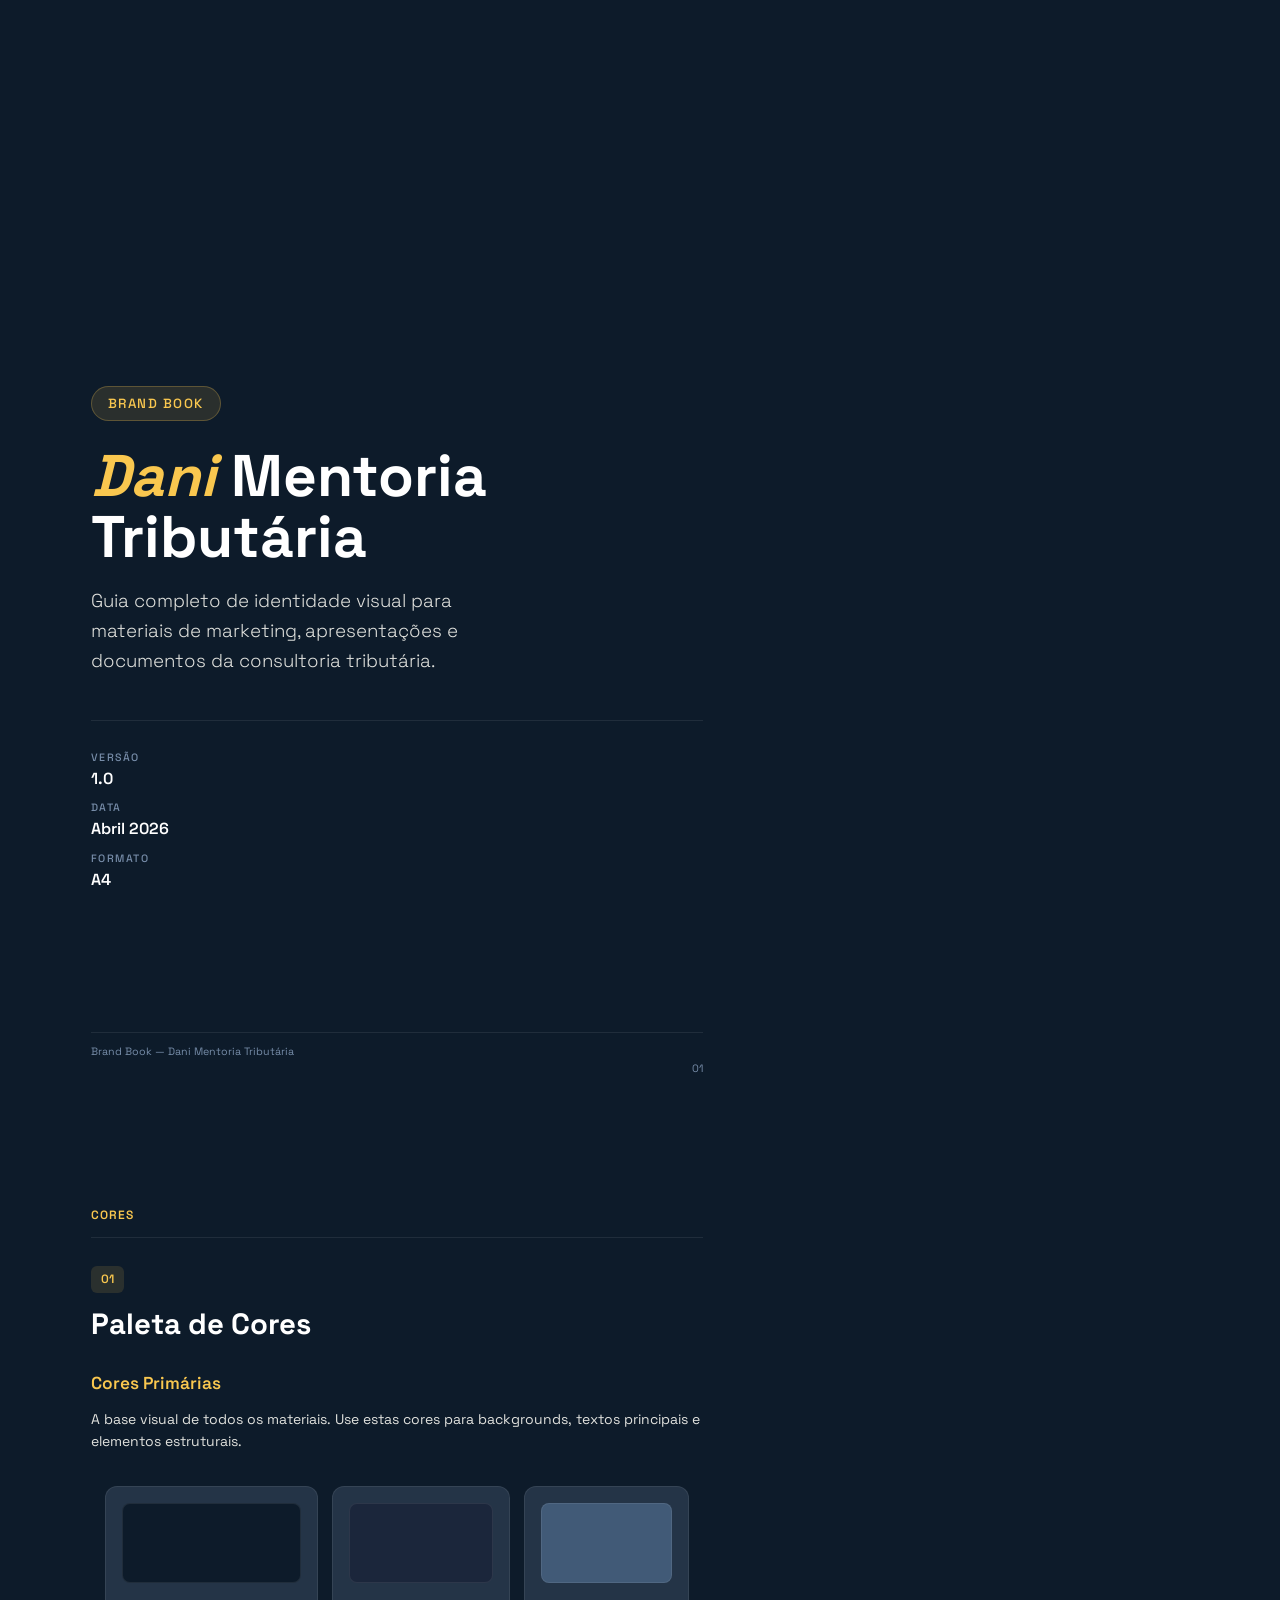
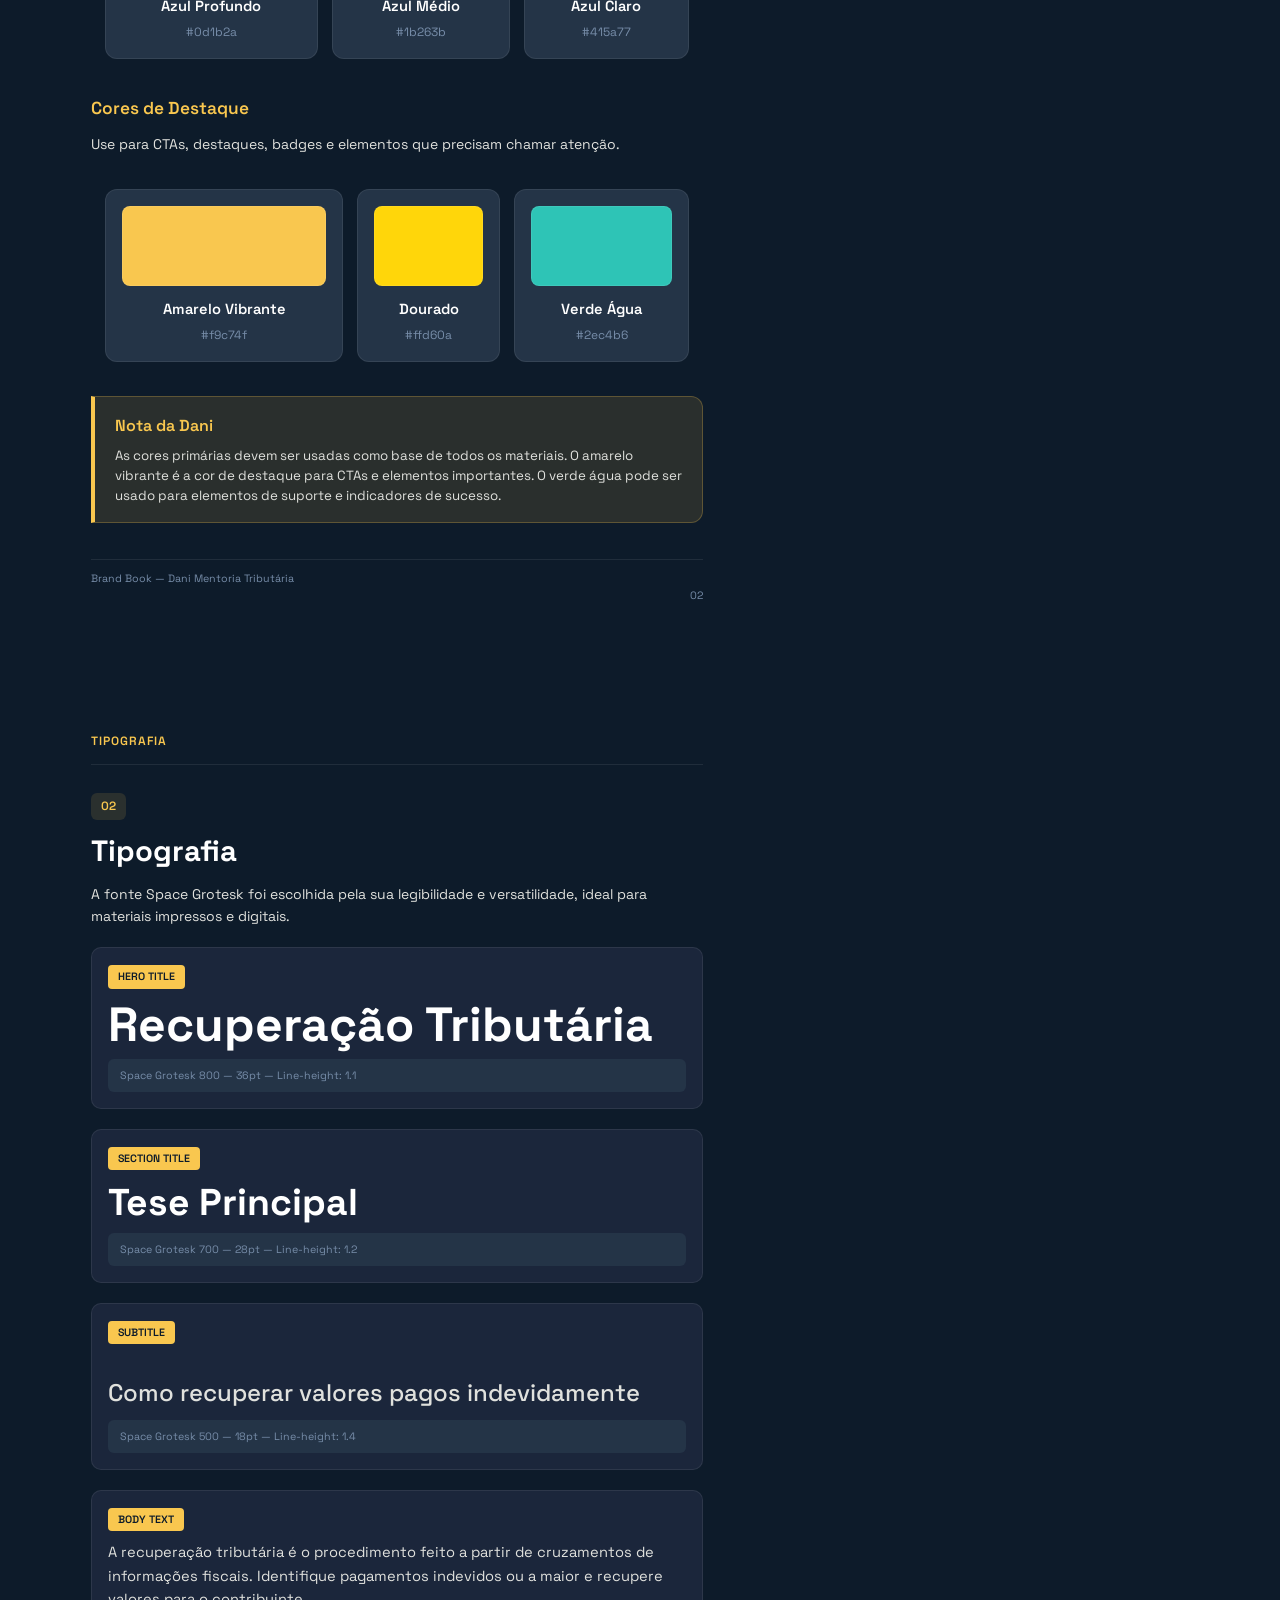
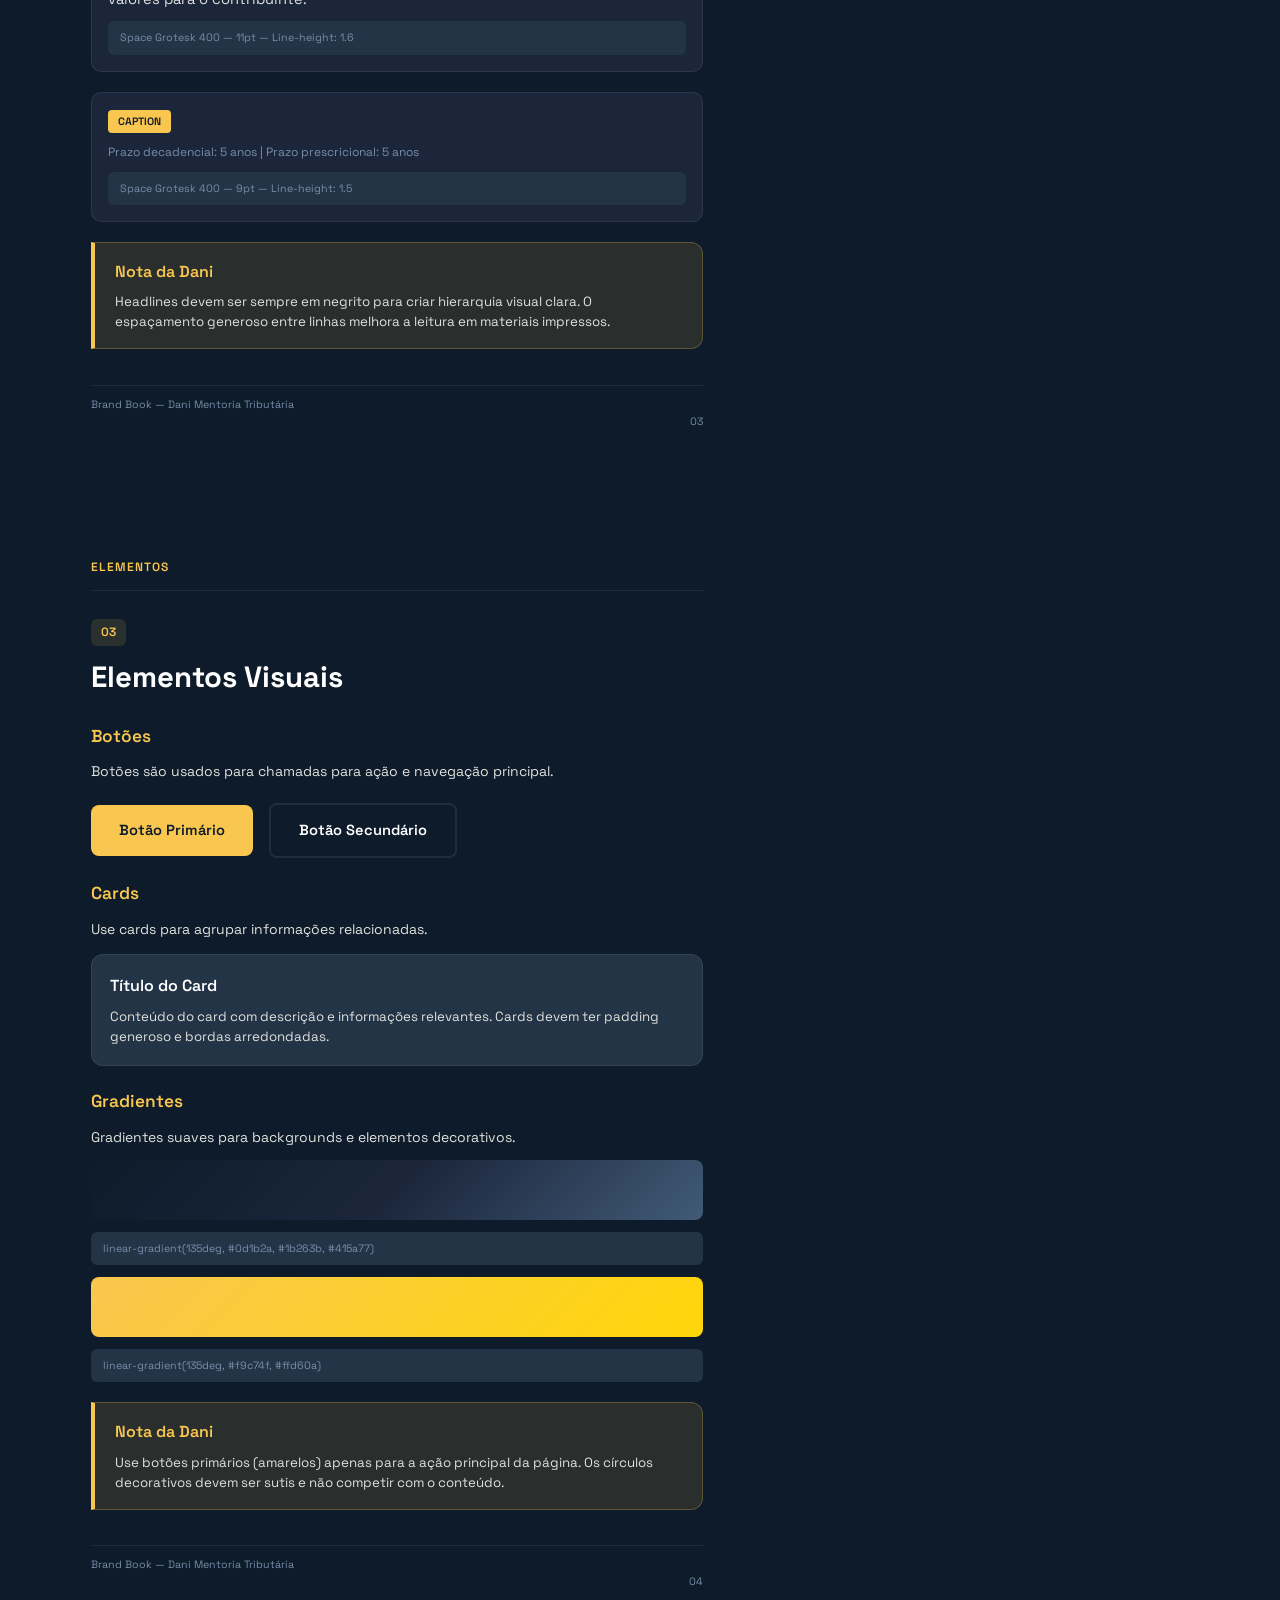
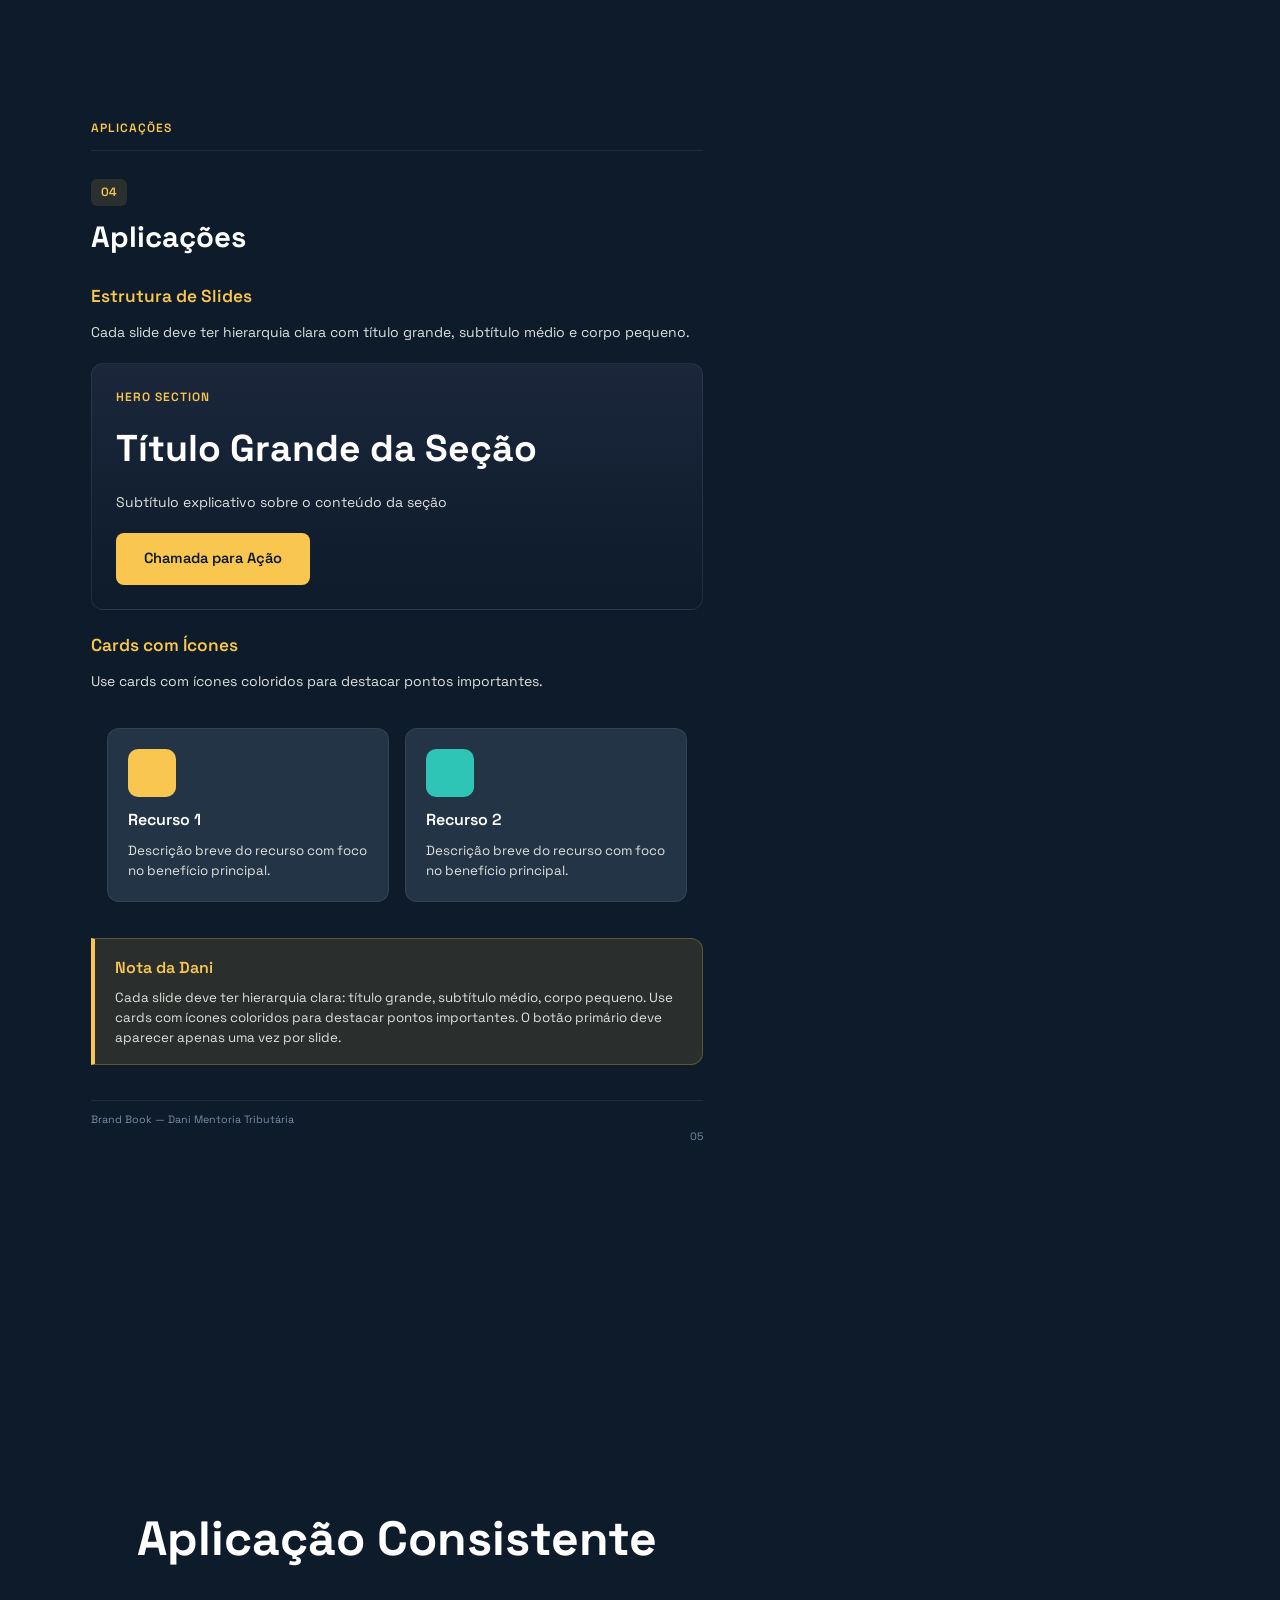
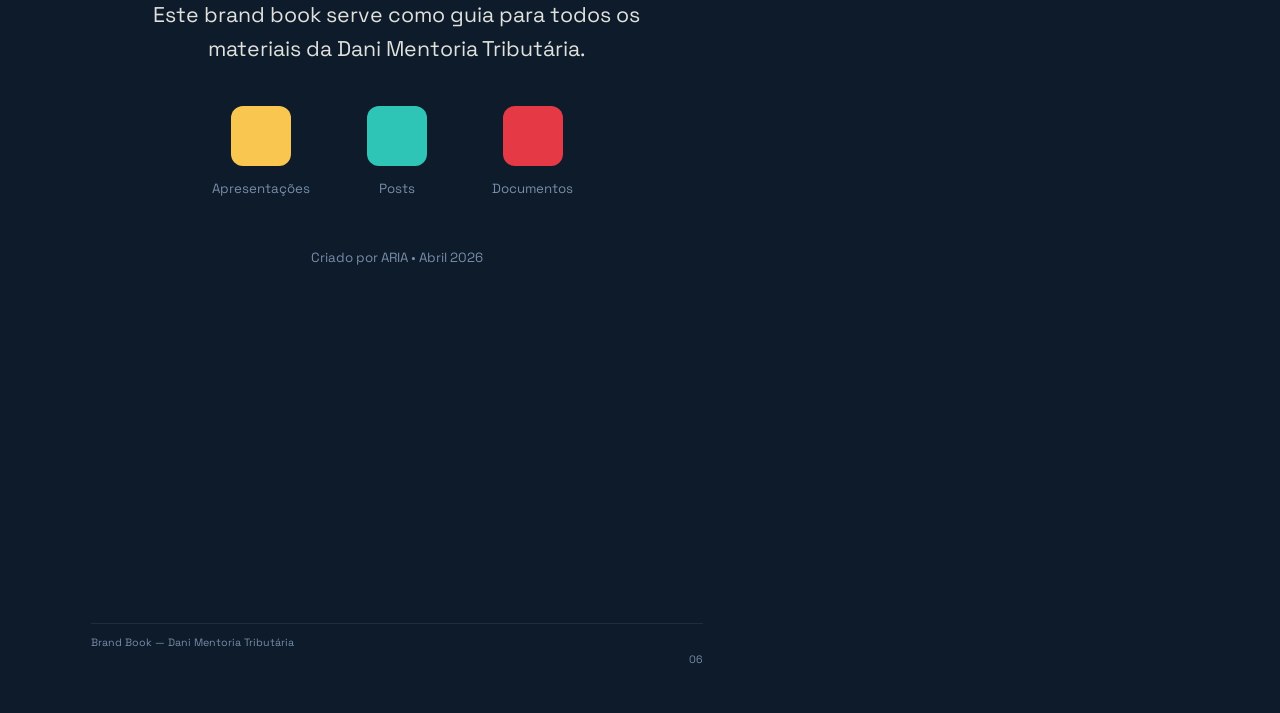
==== commit e43d14a4: "fix: Layout simplificado sem flexbox/grid para PDF" ====
--- a/dani/index.html
+++ b/dani/index.html
@@ -4,7 +4,7 @@
 <meta charset="UTF-8">
 <title>Brand Book — Dani Mentoria Tributária</title>
 <style>
-@import url('https://fonts.googleapis.com/css2?family=Space+Grotesk:wght@300;400;500;600;700&family=JetBrains+Mono:wght@400;500;600&display=swap');
+@import url('https://fonts.googleapis.com/css2?family=Space+Grotesk:wght@300;400;500;600;700;800&display=swap');
 
 :root {
   --bg: #0d1b2a;
@@ -17,8 +17,6 @@
   --emerald-dim: rgba(46, 196, 182, 0.12);
   --emerald-border: rgba(46, 196, 182, 0.25);
   --rose: #e63946;
-  --rose-dim: rgba(230, 57, 70, 0.12);
-  --rose-border: rgba(230, 57, 70, 0.25);
   --text: #ffffff;
   --text-secondary: #e0e1dd;
   --text-muted: #778da9;
@@ -34,8 +32,6 @@
   color: var(--text);
   font-size: 10.5pt;
   line-height: 1.6;
-  -webkit-print-color-adjust: exact;
-  print-color-adjust: exact;
 }
 
 /* PAGE STRUCTURE */
@@ -44,55 +40,95 @@
   min-height: 297mm;
   padding: 22mm 24mm 28mm;
   position: relative;
-  overflow: hidden;
   page-break-after: always;
   background: var(--bg);
 }
 
-.page::before {
-  content: '';
+.page-header {
+  margin-bottom: 28px;
+  padding-bottom: 12px;
+  border-bottom: 1px solid var(--border);
+}
+
+.page-header-left {
+  font-size: 9pt;
+  color: var(--gold);
+  font-weight: 600;
+  letter-spacing: 1px;
+  text-transform: uppercase;
+}
+
+.page-footer {
   position: absolute;
-  top: -40%;
-  right: -25%;
-  width: 70%;
-  height: 70%;
-  background: radial-gradient(ellipse, rgba(249,199,79,0.06) 0%, transparent 70%);
-  pointer-events: none;
-}
-
-/* COVER */
-.cover {
-  display: flex;
-  flex-direction: column;
-  justify-content: center;
-  align-items: flex-start;
-  min-height: 297mm;
-  padding: 36mm 28mm;
-  position: relative;
-}
-
-.cover-decoration {
-  position: absolute;
-  top: 28mm; right: 28mm;
-  width: 120px; height: 120px;
-  border-radius: 50%;
-  background: conic-gradient(from 180deg, var(--gold), var(--emerald), var(--gold));
-  opacity: 0.15;
-  filter: blur(40px);
-}
-
-.cover-grid {
-  position: absolute;
-  bottom: 0; right: 0;
-  width: 50%; height: 40%;
-  background-image:
-    linear-gradient(rgba(249,199,79,0.03) 1px, transparent 1px),
-    linear-gradient(90deg, rgba(249,199,79,0.03) 1px, transparent 1px);
-  background-size: 20px 20px;
+  bottom: 12mm;
+  left: 24mm;
+  right: 24mm;
+  padding-top: 10px;
+  border-top: 1px solid var(--border);
+}
+
+.page-footer-left {
+  font-size: 8pt;
+  color: var(--text-muted);
+}
+
+.page-footer-right {
+  font-size: 8pt;
+  color: var(--text-muted);
+  text-align: right;
+}
+
+/* SECTION */
+.section-number {
+  font-size: 9pt;
+  font-weight: 600;
+  color: var(--gold);
+  padding: 4px 10px;
+  background: var(--gold-dim);
+  border-radius: 6px;
+  display: inline-block;
+  margin-bottom: 8px;
+}
+
+.section-title {
+  font-size: 22pt;
+  font-weight: 700;
+  color: var(--text);
+  margin-bottom: 8px;
+}
+
+.section-subtitle {
+  font-size: 11pt;
+  color: var(--text-secondary);
+  font-weight: 300;
+}
+
+h3 {
+  font-size: 13pt;
+  font-weight: 600;
+  color: var(--gold);
+  margin: 22px 0 10px;
+}
+
+h4 {
+  font-size: 11pt;
+  font-weight: 600;
+  color: var(--text);
+  margin: 16px 0 8px;
+}
+
+p {
+  margin-bottom: 10px;
+  color: var(--text-secondary);
+  font-size: 10.5pt;
+}
+
+/* COVER - LAYOUT SIMPLES */
+.cover-content {
+  padding-top: 80mm;
 }
 
 .cover-badge {
-  display: inline-block;
   padding: 6px 16px;
   background: var(--gold-dim);
   border: 1px solid var(--gold-border);
@@ -102,6 +138,7 @@
   color: var(--gold);
   letter-spacing: 1.5px;
   text-transform: uppercase;
+  display: inline-block;
   margin-bottom: 24px;
 }
 
@@ -109,18 +146,13 @@
   font-size: 44pt;
   font-weight: 700;
   line-height: 1.05;
-  letter-spacing: -1.5px;
   color: var(--text);
   margin-bottom: 18px;
-  max-width: 500px;
 }
 
 .cover-title em {
   font-style: italic;
-  background: linear-gradient(135deg, var(--gold), #ffd60a);
-  -webkit-background-clip: text;
-  -webkit-text-fill-color: transparent;
-  background-clip: text;
+  color: var(--gold);
 }
 
 .cover-subtitle {
@@ -128,21 +160,17 @@
   font-weight: 300;
   color: var(--text-secondary);
   line-height: 1.6;
+  margin-bottom: 44px;
   max-width: 440px;
-  margin-bottom: 44px;
 }
 
 .cover-meta {
-  display: flex;
-  gap: 36px;
   padding-top: 28px;
   border-top: 1px solid var(--border);
 }
 
-.cover-meta-item {
-  display: flex;
-  flex-direction: column;
-  gap: 4px;
+.cover-meta-row {
+  margin-bottom: 8px;
 }
 
 .cover-meta-label {
@@ -159,126 +187,21 @@
   color: var(--text);
 }
 
-/* PAGE HEADER / FOOTER */
-.page-header {
-  display: flex;
-  justify-content: space-between;
-  align-items: center;
-  margin-bottom: 28px;
-  padding-bottom: 12px;
-  border-bottom: 1px solid var(--border);
-}
-
-.page-header-left {
-  font-size: 9pt;
-  color: var(--gold);
-  font-weight: 600;
-  letter-spacing: 1px;
-  text-transform: uppercase;
-}
-
-.page-header-right {
-  font-family: 'JetBrains Mono', monospace;
-  font-size: 8pt;
-  color: var(--text-muted);
-}
-
-.page-footer {
-  position: absolute;
-  bottom: 12mm;
-  left: 24mm; right: 24mm;
-  display: flex;
-  justify-content: space-between;
-  align-items: center;
-  padding-top: 10px;
-  border-top: 1px solid var(--border);
-}
-
-.page-footer-left {
-  font-size: 8pt;
-  color: var(--text-muted);
-  letter-spacing: 0.5px;
-}
-
-.page-footer-right {
-  font-family: 'JetBrains Mono', monospace;
-  font-size: 8pt;
-  color: var(--text-muted);
-}
-
-/* SECTION HEADERS */
-.section-header {
-  display: flex;
-  align-items: center;
-  gap: 12px;
-  margin-bottom: 20px;
-}
-
-.section-number {
-  font-family: 'JetBrains Mono', monospace;
-  font-size: 9pt;
-  font-weight: 600;
-  color: var(--gold);
-  padding: 4px 10px;
-  background: var(--gold-dim);
-  border-radius: 6px;
-  letter-spacing: 0.5px;
-}
-
-.section-title {
-  font-size: 22pt;
-  font-weight: 700;
-  letter-spacing: -0.5px;
-  color: var(--text);
-}
-
-.section-subtitle {
-  font-size: 11pt;
-  color: var(--text-secondary);
-  margin-top: -12px;
-  margin-bottom: 22px;
-  font-weight: 300;
-}
-
-h3 {
-  font-size: 13pt;
-  font-weight: 600;
-  color: var(--gold);
-  margin: 22px 0 10px;
-  display: flex;
-  align-items: center;
-  gap: 8px;
-}
-
-h4 {
-  font-size: 11pt;
-  font-weight: 600;
-  color: var(--text);
-  margin: 16px 0 8px;
-}
-
-p {
-  margin-bottom: 10px;
-  color: var(--text-secondary);
-  font-size: 10.5pt;
-}
-
-strong { color: var(--text); }
-
-/* COLOR PALETTE */
-.color-grid {
-  display: grid;
-  grid-template-columns: 1fr 1fr 1fr;
-  gap: 14px;
+/* COLOR GRID - TABELA */
+.color-table {
+  width: 100%;
+  border-collapse: separate;
+  border-spacing: 14px;
   margin: 20px 0;
 }
 
-.color-card {
+.color-table td {
   background: var(--bg-card);
   border: 1px solid var(--border);
   border-radius: 12px;
   padding: 16px;
   text-align: center;
+  vertical-align: top;
 }
 
 .color-swatch {
@@ -297,12 +220,11 @@
 }
 
 .color-hex {
-  font-family: 'JetBrains Mono', monospace;
   font-size: 9pt;
   color: var(--text-muted);
 }
 
-/* TYPOGRAPHY SAMPLES */
+/* TYPOGRAPHY */
 .sample-group {
   margin: 20px 0;
   padding: 16px;
@@ -312,15 +234,14 @@
 }
 
 .spec-label {
-  display: inline-block;
   background: var(--gold);
   color: var(--bg);
   padding: 3px 10px;
   border-radius: 4px;
   font-size: 8pt;
   font-weight: 600;
+  display: inline-block;
   margin-bottom: 10px;
-  letter-spacing: 0.5px;
 }
 
 .sample-hero {
@@ -355,6 +276,15 @@
   font-size: 9pt;
   font-weight: 400;
   color: var(--text-muted);
+}
+
+.spec-code {
+  font-size: 8pt;
+  color: var(--text-muted);
+  background: var(--bg-card);
+  padding: 8px 12px;
+  border-radius: 6px;
+  margin-top: 8px;
 }
 
 /* CARDS */
@@ -381,19 +311,18 @@
 
 /* BUTTONS */
 .btn {
-  display: inline-block;
   padding: 14px 28px;
   border-radius: 8px;
   font-weight: 600;
   font-size: 11pt;
   text-decoration: none;
   color: var(--bg);
-  background: linear-gradient(135deg, var(--gold), #ffd60a);
-  border: none;
+  background: var(--gold);
+  display: inline-block;
+  margin-right: 12px;
 }
 
 .btn-secondary {
-  display: inline-block;
   padding: 14px 28px;
   border-radius: 8px;
   font-weight: 600;
@@ -402,12 +331,12 @@
   color: var(--text);
   background: transparent;
   border: 2px solid var(--border);
-  margin-left: 12px;
+  display: inline-block;
 }
 
 /* NOTE BOX */
 .note-box {
-  background: linear-gradient(135deg, var(--gold-dim), var(--bg-card));
+  background: var(--gold-dim);
   border: 1px solid var(--gold-border);
   border-left: 4px solid var(--gold);
   border-radius: 0 12px 12px 0;
@@ -420,9 +349,6 @@
   font-weight: 600;
   color: var(--gold);
   margin-bottom: 8px;
-  display: flex;
-  align-items: center;
-  gap: 8px;
 }
 
 .note-content {
@@ -439,15 +365,14 @@
 }
 
 .gradient-primary {
-  background: linear-gradient(135deg, var(--bg) 0%, var(--bg-elevated) 50%, #415a77 100%);
+  background: linear-gradient(135deg, #0d1b2a 0%, #1b263b 50%, #415a77 100%);
 }
 
 .gradient-accent {
-  background: linear-gradient(135deg, var(--gold) 0%, #ffd60a 100%);
+  background: linear-gradient(135deg, #f9c74f 0%, #ffd60a 100%);
 }
 
 .gradient-code {
-  font-family: 'JetBrains Mono', monospace;
   font-size: 8pt;
   color: var(--text-muted);
   background: var(--bg-card);
@@ -456,29 +381,29 @@
   margin-top: 8px;
 }
 
-/* ELEMENTS GRID */
-.elements-grid {
-  display: grid;
-  grid-template-columns: 1fr 1fr;
-  gap: 16px;
+/* ELEMENTS TABLE */
+.elements-table {
+  width: 100%;
+  border-collapse: separate;
+  border-spacing: 16px;
   margin: 20px 0;
 }
 
-.element-card {
+.elements-table td {
   background: var(--bg-card);
   border: 1px solid var(--border);
   border-radius: 12px;
   padding: 20px;
+  vertical-align: top;
 }
 
 .element-title {
   font-size: 12pt;
   font-weight: 600;
   color: var(--text);
-  margin-bottom: 12px;
-}
-
-/* ICON PLACEHOLDER */
+  margin-bottom: 8px;
+}
+
 .icon-box {
   width: 48px;
   height: 48px;
@@ -490,170 +415,241 @@
 .icon-emerald { background: var(--emerald); }
 .icon-rose { background: var(--rose); }
 
-/* PRINT */
-@media print {
-  .page { page-break-after: always; }
+/* HERO CARD */
+.hero-card {
+  background: linear-gradient(180deg, #1b263b, #0d1b2a);
+  border: 1px solid var(--border);
+  border-radius: 12px;
+  padding: 24px;
+  margin: 20px 0;
+}
+
+.hero-label {
+  color: var(--gold);
+  font-size: 9pt;
+  margin-bottom: 12px;
+  font-weight: 600;
+  letter-spacing: 1px;
+  text-transform: uppercase;
+}
+
+.hero-title {
+  font-size: 28pt;
+  margin-bottom: 12px;
+  color: var(--text);
+}
+
+.hero-subtitle {
+  color: var(--text-secondary);
+  margin-bottom: 20px;
+}
+
+/* FINAL PAGE */
+.final-content {
+  text-align: center;
+  padding-top: 60mm;
+}
+
+.final-title {
+  font-size: 36pt;
+  font-weight: 700;
+  color: var(--text);
+  margin-bottom: 20px;
+}
+
+.final-subtitle {
+  font-size: 16pt;
+  color: var(--text-secondary);
+  max-width: 500px;
+  margin: 0 auto 40px;
+}
+
+.final-icons {
+  margin-bottom: 48px;
+}
+
+.final-icon-row {
+  text-align: center;
+  display: inline-block;
+  width: 100px;
+  margin: 0 16px;
+}
+
+.final-icon-box {
+  width: 60px;
+  height: 60px;
+  border-radius: 12px;
+  margin: 0 auto 12px;
+}
+
+.final-icon-label {
+  font-size: 10pt;
+  color: var(--text-muted);
+}
+
+.final-credit {
+  color: var(--text-muted);
+  font-size: 10pt;
 }
 </style>
 </head>
 <body>
 
 <!-- COVER -->
-<div class="page cover">
-  <div class="cover-decoration"></div>
-  <div class="cover-grid"></div>
-  
-  <div class="cover-badge">BRAND BOOK</div>
-  <h1 class="cover-title"><em>Dani</em> Mentoria Tributária</h1>
-  <p class="cover-subtitle">Guia completo de identidade visual para materiais de marketing, apresentações e documentos da consultoria tributária.</p>
-  
-  <div class="cover-meta">
-    <div class="cover-meta-item">
-      <span class="cover-meta-label">Versão</span>
-      <span class="cover-meta-value">1.0</span>
+<div class="page">
+  <div class="cover-content">
+    <div class="cover-badge">BRAND BOOK</div>
+    <h1 class="cover-title"><em>Dani</em> Mentoria Tributária</h1>
+    <p class="cover-subtitle">Guia completo de identidade visual para materiais de marketing, apresentações e documentos da consultoria tributária.</p>
+    
+    <div class="cover-meta">
+      <div class="cover-meta-row">
+        <div class="cover-meta-label">Versão</div>
+        <div class="cover-meta-value">1.0</div>
+      </div>
+      <div class="cover-meta-row">
+        <div class="cover-meta-label">Data</div>
+        <div class="cover-meta-value">Abril 2026</div>
+      </div>
+      <div class="cover-meta-row">
+        <div class="cover-meta-label">Formato</div>
+        <div class="cover-meta-value">A4</div>
+      </div>
     </div>
-    <div class="cover-meta-item">
-      <span class="cover-meta-label">Data</span>
-      <span class="cover-meta-value">Abril 2026</span>
-    </div>
-    <div class="cover-meta-item">
-      <span class="cover-meta-label">Formato</span>
-      <span class="cover-meta-value">A4</span>
-    </div>
+  </div>
+  
+  <div class="page-footer">
+    <div class="page-footer-left">Brand Book — Dani Mentoria Tributária</div>
+    <div class="page-footer-right">01</div>
   </div>
 </div>
 
 <!-- COLORS -->
 <div class="page">
   <div class="page-header">
-    <span class="page-header-left">Cores</span>
-    <span class="page-header-right">02</span>
-  </div>
-  
-  <div class="section-header">
-    <span class="section-number">01</span>
-    <h2 class="section-title">Paleta de Cores</h2>
-  </div>
+    <div class="page-header-left">Cores</div>
+  </div>
+  
+  <div class="section-number">01</div>
+  <h2 class="section-title">Paleta de Cores</h2>
   
   <h3>Cores Primárias</h3>
   <p>A base visual de todos os materiais. Use estas cores para backgrounds, textos principais e elementos estruturais.</p>
   
-  <div class="color-grid">
-    <div class="color-card">
-      <div class="color-swatch" style="background: #0d1b2a;"></div>
-      <p class="color-name">Azul Profundo</p>
-      <p class="color-hex">#0d1b2a</p>
-    </div>
-    <div class="color-card">
-      <div class="color-swatch" style="background: #1b263b;"></div>
-      <p class="color-name">Azul Médio</p>
-      <p class="color-hex">#1b263b</p>
-    </div>
-    <div class="color-card">
-      <div class="color-swatch" style="background: #415a77;"></div>
-      <p class="color-name">Azul Claro</p>
-      <p class="color-hex">#415a77</p>
-    </div>
-  </div>
+  <table class="color-table">
+    <tr>
+      <td>
+        <div class="color-swatch" style="background: #0d1b2a;"></div>
+        <div class="color-name">Azul Profundo</div>
+        <div class="color-hex">#0d1b2a</div>
+      </td>
+      <td>
+        <div class="color-swatch" style="background: #1b263b;"></div>
+        <div class="color-name">Azul Médio</div>
+        <div class="color-hex">#1b263b</div>
+      </td>
+      <td>
+        <div class="color-swatch" style="background: #415a77;"></div>
+        <div class="color-name">Azul Claro</div>
+        <div class="color-hex">#415a77</div>
+      </td>
+    </tr>
+  </table>
   
   <h3>Cores de Destaque</h3>
   <p>Use para CTAs, destaques, badges e elementos que precisam chamar atenção.</p>
   
-  <div class="color-grid">
-    <div class="color-card">
-      <div class="color-swatch" style="background: #f9c74f;"></div>
-      <p class="color-name">Amarelo Vibrante</p>
-      <p class="color-hex">#f9c74f</p>
-    </div>
-    <div class="color-card">
-      <div class="color-swatch" style="background: #ffd60a;"></div>
-      <p class="color-name">Dourado</p>
-      <p class="color-hex">#ffd60a</p>
-    </div>
-    <div class="color-card">
-      <div class="color-swatch" style="background: #2ec4b6;"></div>
-      <p class="color-name">Verde Água</p>
-      <p class="color-hex">#2ec4b6</p>
-    </div>
-  </div>
+  <table class="color-table">
+    <tr>
+      <td>
+        <div class="color-swatch" style="background: #f9c74f;"></div>
+        <div class="color-name">Amarelo Vibrante</div>
+        <div class="color-hex">#f9c74f</div>
+      </td>
+      <td>
+        <div class="color-swatch" style="background: #ffd60a;"></div>
+        <div class="color-name">Dourado</div>
+        <div class="color-hex">#ffd60a</div>
+      </td>
+      <td>
+        <div class="color-swatch" style="background: #2ec4b6;"></div>
+        <div class="color-name">Verde Água</div>
+        <div class="color-hex">#2ec4b6</div>
+      </td>
+    </tr>
+  </table>
   
   <div class="note-box">
-    <div class="note-title">📝 Nota da Dani</div>
+    <div class="note-title">Nota da Dani</div>
     <div class="note-content">As cores primárias devem ser usadas como base de todos os materiais. O amarelo vibrante é a cor de destaque para CTAs e elementos importantes. O verde água pode ser usado para elementos de suporte e indicadores de sucesso.</div>
   </div>
   
   <div class="page-footer">
-    <span class="page-footer-left">Brand Book — Dani Mentoria Tributária</span>
-    <span class="page-footer-right">02</span>
+    <div class="page-footer-left">Brand Book — Dani Mentoria Tributária</div>
+    <div class="page-footer-right">02</div>
   </div>
 </div>
 
 <!-- TYPOGRAPHY -->
 <div class="page">
   <div class="page-header">
-    <span class="page-header-left">Tipografia</span>
-    <span class="page-header-right">03</span>
-  </div>
-  
-  <div class="section-header">
-    <span class="section-number">02</span>
-    <h2 class="section-title">Tipografia</h2>
-  </div>
+    <div class="page-header-left">Tipografia</div>
+  </div>
+  
+  <div class="section-number">02</div>
+  <h2 class="section-title">Tipografia</h2>
   
   <p>A fonte Space Grotesk foi escolhida pela sua legibilidade e versatilidade, ideal para materiais impressos e digitais.</p>
   
   <div class="sample-group">
-    <span class="spec-label">HERO TITLE</span>
+    <div class="spec-label">HERO TITLE</div>
     <h1 class="sample-hero">Recuperação Tributária</h1>
-    <p class="gradient-code">Space Grotesk 800 — 36pt — Line-height: 1.1</p>
+    <div class="spec-code">Space Grotesk 800 — 36pt — Line-height: 1.1</div>
   </div>
   
   <div class="sample-group">
-    <span class="spec-label">SECTION TITLE</span>
+    <div class="spec-label">SECTION TITLE</div>
     <h2 class="sample-section">Tese Principal</h2>
-    <p class="gradient-code">Space Grotesk 700 — 28pt — Line-height: 1.2</p>
+    <div class="spec-code">Space Grotesk 700 — 28pt — Line-height: 1.2</div>
   </div>
   
   <div class="sample-group">
-    <span class="spec-label">SUBTITLE</span>
+    <div class="spec-label">SUBTITLE</div>
     <h3 class="sample-subtitle">Como recuperar valores pagos indevidamente</h3>
-    <p class="gradient-code">Space Grotesk 500 — 18pt — Line-height: 1.4</p>
+    <div class="spec-code">Space Grotesk 500 — 18pt — Line-height: 1.4</div>
   </div>
   
   <div class="sample-group">
-    <span class="spec-label">BODY TEXT</span>
+    <div class="spec-label">BODY TEXT</div>
     <p class="sample-body">A recuperação tributária é o procedimento feito a partir de cruzamentos de informações fiscais. Identifique pagamentos indevidos ou a maior e recupere valores para o contribuinte.</p>
-    <p class="gradient-code">Space Grotesk 400 — 11pt — Line-height: 1.6</p>
+    <div class="spec-code">Space Grotesk 400 — 11pt — Line-height: 1.6</div>
   </div>
   
   <div class="sample-group">
-    <span class="spec-label">CAPTION / CAPTION</span>
+    <div class="spec-label">CAPTION</div>
     <p class="sample-caption">Prazo decadencial: 5 anos | Prazo prescricional: 5 anos</p>
-    <p class="gradient-code">Space Grotesk 400 — 9pt — Line-height: 1.5</p>
+    <div class="spec-code">Space Grotesk 400 — 9pt — Line-height: 1.5</div>
   </div>
   
   <div class="note-box">
-    <div class="note-title">📝 Nota da Dani</div>
+    <div class="note-title">Nota da Dani</div>
     <div class="note-content">Headlines devem ser sempre em negrito para criar hierarquia visual clara. O espaçamento generoso entre linhas melhora a leitura em materiais impressos.</div>
   </div>
   
   <div class="page-footer">
-    <span class="page-footer-left">Brand Book — Dani Mentoria Tributária</span>
-    <span class="page-footer-right">03</span>
+    <div class="page-footer-left">Brand Book — Dani Mentoria Tributária</div>
+    <div class="page-footer-right">03</div>
   </div>
 </div>
 
 <!-- ELEMENTS -->
 <div class="page">
   <div class="page-header">
-    <span class="page-header-left">Elementos</span>
-    <span class="page-header-right">04</span>
-  </div>
-  
-  <div class="section-header">
-    <span class="section-number">03</span>
-    <h2 class="section-title">Elementos Visuais</h2>
-  </div>
+    <div class="page-header-left">Elementos</div>
+  </div>
+  
+  <div class="section-number">03</div>
+  <h2 class="section-title">Elementos Visuais</h2>
   
   <h3>Botões</h3>
   <p>Botões são usados para chamadas para ação e navegação principal.</p>
@@ -677,96 +673,95 @@
   <div class="gradient-box gradient-primary"></div>
   <div class="gradient-code">linear-gradient(135deg, #0d1b2a, #1b263b, #415a77)</div>
   
-  <div class="gradient-box gradient-accent" style="margin-top: 16px;"></div>
+  <div class="gradient-box gradient-accent"></div>
   <div class="gradient-code">linear-gradient(135deg, #f9c74f, #ffd60a)</div>
   
   <div class="note-box">
-    <div class="note-title">📝 Nota da Dani</div>
+    <div class="note-title">Nota da Dani</div>
     <div class="note-content">Use botões primários (amarelos) apenas para a ação principal da página. Os círculos decorativos devem ser sutis e não competir com o conteúdo.</div>
   </div>
   
   <div class="page-footer">
-    <span class="page-footer-left">Brand Book — Dani Mentoria Tributária</span>
-    <span class="page-footer-right">04</span>
+    <div class="page-footer-left">Brand Book — Dani Mentoria Tributária</div>
+    <div class="page-footer-right">04</div>
   </div>
 </div>
 
 <!-- APPLICATIONS -->
 <div class="page">
   <div class="page-header">
-    <span class="page-header-left">Aplicações</span>
-    <span class="page-header-right">05</span>
-  </div>
-  
-  <div class="section-header">
-    <span class="section-number">04</span>
-    <h2 class="section-title">Aplicações</h2>
-  </div>
+    <div class="page-header-left">Aplicações</div>
+  </div>
+  
+  <div class="section-number">04</div>
+  <h2 class="section-title">Aplicações</h2>
   
   <h3>Estrutura de Slides</h3>
   <p>Cada slide deve ter hierarquia clara com título grande, subtítulo médio e corpo pequeno.</p>
   
-  <div class="card" style="background: linear-gradient(180deg, var(--bg-elevated), var(--bg));">
-    <div style="color: var(--gold); font-size: 9pt; margin-bottom: 12px; font-weight: 600; letter-spacing: 1px;">HERO SECTION</div>
-    <h2 style="font-size: 28pt; margin-bottom: 12px;">Título Grande da Seção</h2>
-    <p style="color: var(--text-secondary); margin-bottom: 20px;">Subtítulo explicativo sobre o conteúdo da seção</p>
+  <div class="hero-card">
+    <div class="hero-label">HERO SECTION</div>
+    <h2 class="hero-title">Título Grande da Seção</h2>
+    <p class="hero-subtitle">Subtítulo explicativo sobre o conteúdo da seção</p>
     <a href="#" class="btn">Chamada para Ação</a>
   </div>
   
-  <h3 style="margin-top: 24px;">Cards com Ícones</h3>
+  <h3>Cards com Ícones</h3>
   <p>Use cards com ícones coloridos para destacar pontos importantes.</p>
   
-  <div class="elements-grid">
-    <div class="element-card">
-      <div class="icon-box icon-gold"></div>
-      <div class="element-title">Recurso 1</div>
-      <div class="card-desc">Descrição breve do recurso com foco no benefício principal.</div>
+  <table class="elements-table">
+    <tr>
+      <td>
+        <div class="icon-box icon-gold"></div>
+        <div class="element-title">Recurso 1</div>
+        <div class="card-desc">Descrição breve do recurso com foco no benefício principal.</div>
+      </td>
+      <td>
+        <div class="icon-box icon-emerald"></div>
+        <div class="element-title">Recurso 2</div>
+        <div class="card-desc">Descrição breve do recurso com foco no benefício principal.</div>
+      </td>
+    </tr>
+  </table>
+  
+  <div class="note-box">
+    <div class="note-title">Nota da Dani</div>
+    <div class="note-content">Cada slide deve ter hierarquia clara: título grande, subtítulo médio, corpo pequeno. Use cards com ícones coloridos para destacar pontos importantes. O botão primário deve aparecer apenas uma vez por slide.</div>
+  </div>
+  
+  <div class="page-footer">
+    <div class="page-footer-left">Brand Book — Dani Mentoria Tributária</div>
+    <div class="page-footer-right">05</div>
+  </div>
+</div>
+
+<!-- FINAL -->
+<div class="page">
+  <div class="final-content">
+    <h2 class="final-title">Aplicação Consistente</h2>
+    <p class="final-subtitle">Este brand book serve como guia para todos os materiais da Dani Mentoria Tributária.</p>
+    
+    <div class="final-icons">
+      <div class="final-icon-row">
+        <div class="final-icon-box icon-gold"></div>
+        <div class="final-icon-label">Apresentações</div>
+      </div>
+      <div class="final-icon-row">
+        <div class="final-icon-box icon-emerald"></div>
+        <div class="final-icon-label">Posts</div>
+      </div>
+      <div class="final-icon-row">
+        <div class="final-icon-box icon-rose"></div>
+        <div class="final-icon-label">Documentos</div>
+      </div>
     </div>
-    <div class="element-card">
-      <div class="icon-box icon-emerald"></div>
-      <div class="element-title">Recurso 2</div>
-      <div class="card-desc">Descrição breve do recurso com foco no benefício principal.</div>
-    </div>
-  </div>
-  
-  <div class="note-box">
-    <div class="note-title">📝 Nota da Dani</div>
-    <div class="note-content">Cada slide deve ter hierarquia clara: título grande, subtítulo médio, corpo pequeno. Use cards com ícones coloridos para destacar pontos importantes. O botão primário deve aparecer apenas uma vez por slide.</div>
+    
+    <div class="final-credit">Criado por ARIA • Abril 2026</div>
   </div>
   
   <div class="page-footer">
-    <span class="page-footer-left">Brand Book — Dani Mentoria Tributária</span>
-    <span class="page-footer-right">05</span>
-  </div>
-</div>
-
-<!-- FINAL -->
-<div class="page" style="display: flex; flex-direction: column; justify-content: center; align-items: center; text-align: center;">
-  <div class="cover-decoration" style="position: absolute; top: 50%; left: 50%; transform: translate(-50%, -50%); width: 300px; height: 300px; opacity: 0.08;"></div>
-  
-  <h2 style="font-size: 36pt; margin-bottom: 20px;">Aplicação Consistente</h2>
-  <p style="font-size: 16pt; color: var(--text-secondary); max-width: 500px; margin-bottom: 40px;">Este brand book serve como guia para todos os materiais da Dani Mentoria Tributária.</p>
-  
-  <div style="display: flex; gap: 32px; margin-bottom: 48px;">
-    <div style="text-align: center;">
-      <div class="icon-box icon-gold" style="margin: 0 auto 12px;"></div>
-      <p style="font-size: 10pt; color: var(--text-muted);">Apresentações</p>
-    </div>
-    <div style="text-align: center;">
-      <div class="icon-box icon-emerald" style="margin: 0 auto 12px;"></div>
-      <p style="font-size: 10pt; color: var(--text-muted);">Posts</p>
-    </div>
-    <div style="text-align: center;">
-      <div class="icon-box icon-rose" style="margin: 0 auto 12px;"></div>
-      <p style="font-size: 10pt; color: var(--text-muted);">Documentos</p>
-    </div>
-  </div>
-  
-  <p style="color: var(--text-muted);">Criado por ARIA • Abril 2026</p>
-  
-  <div class="page-footer" style="position: absolute; bottom: 12mm;">
-    <span class="page-footer-left">Brand Book — Dani Mentoria Tributária</span>
-    <span class="page-footer-right">06</span>
+    <div class="page-footer-left">Brand Book — Dani Mentoria Tributária</div>
+    <div class="page-footer-right">06</div>
   </div>
 </div>
 
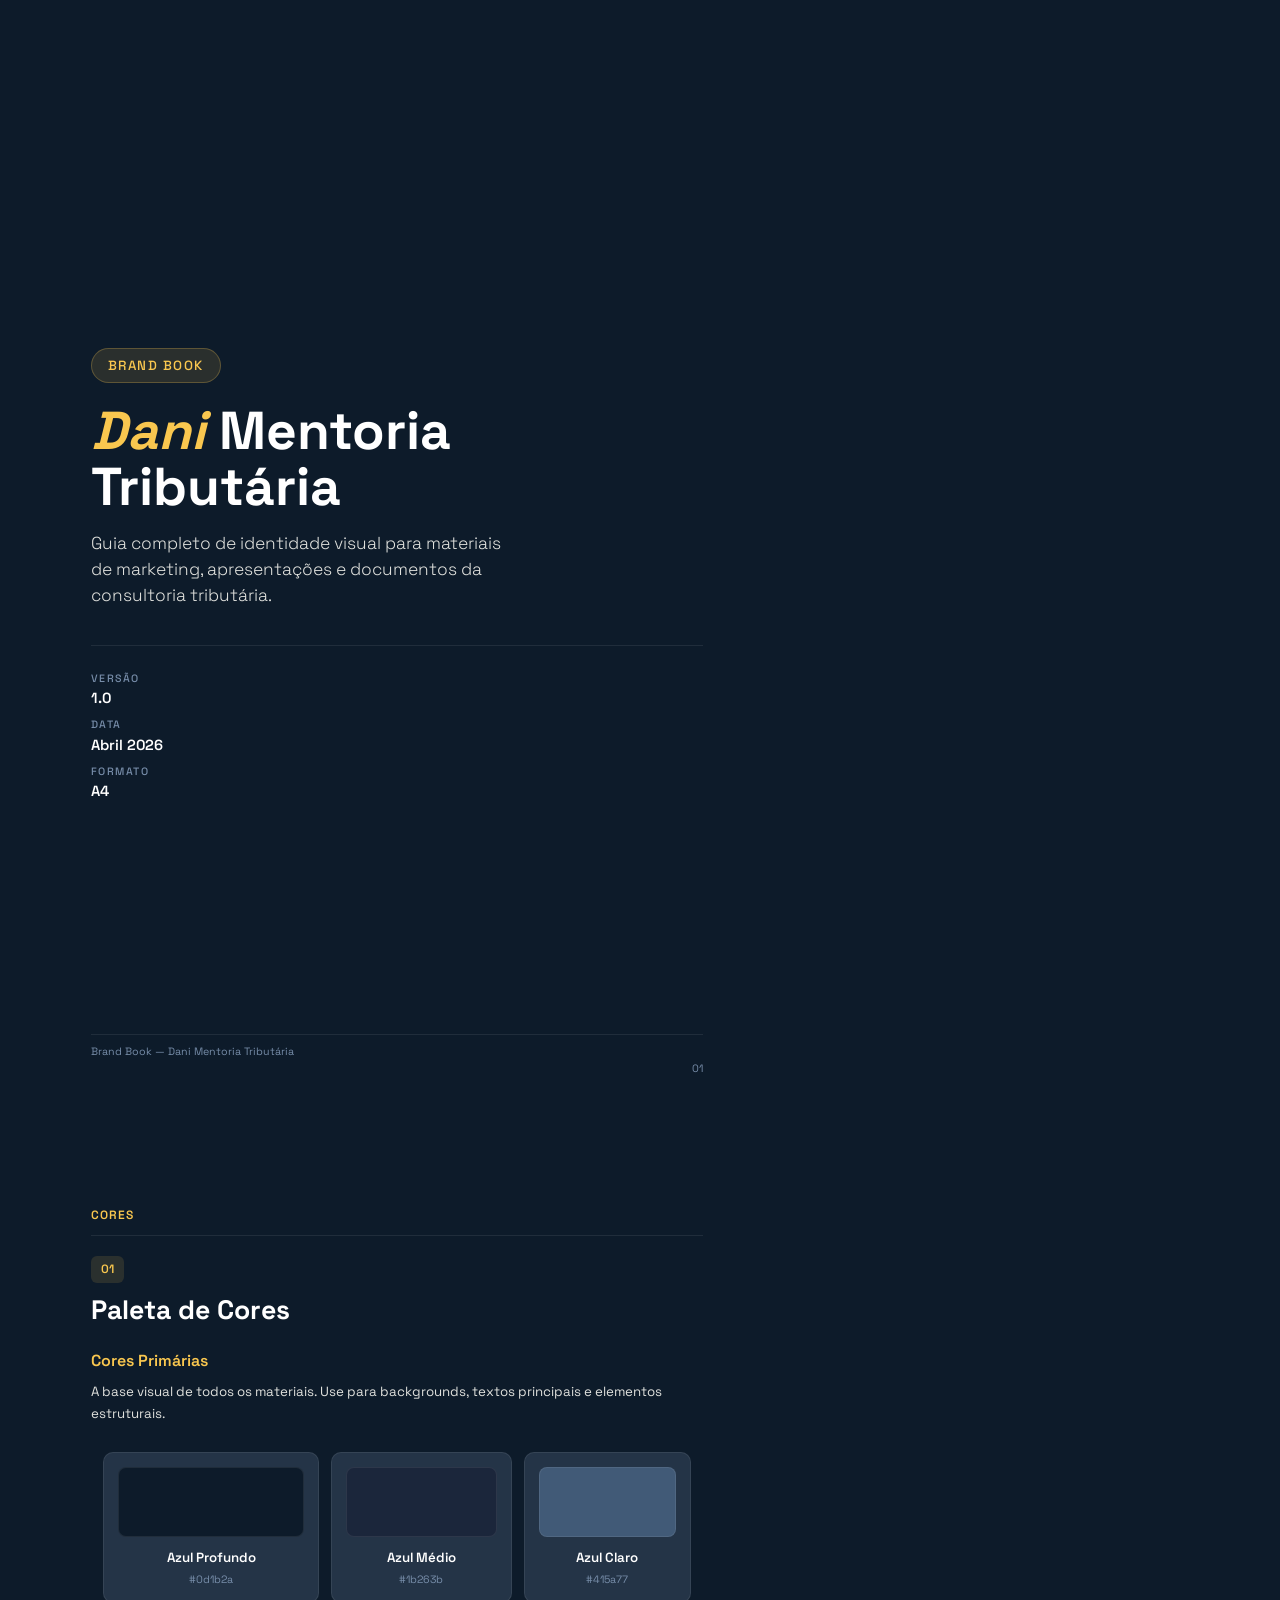
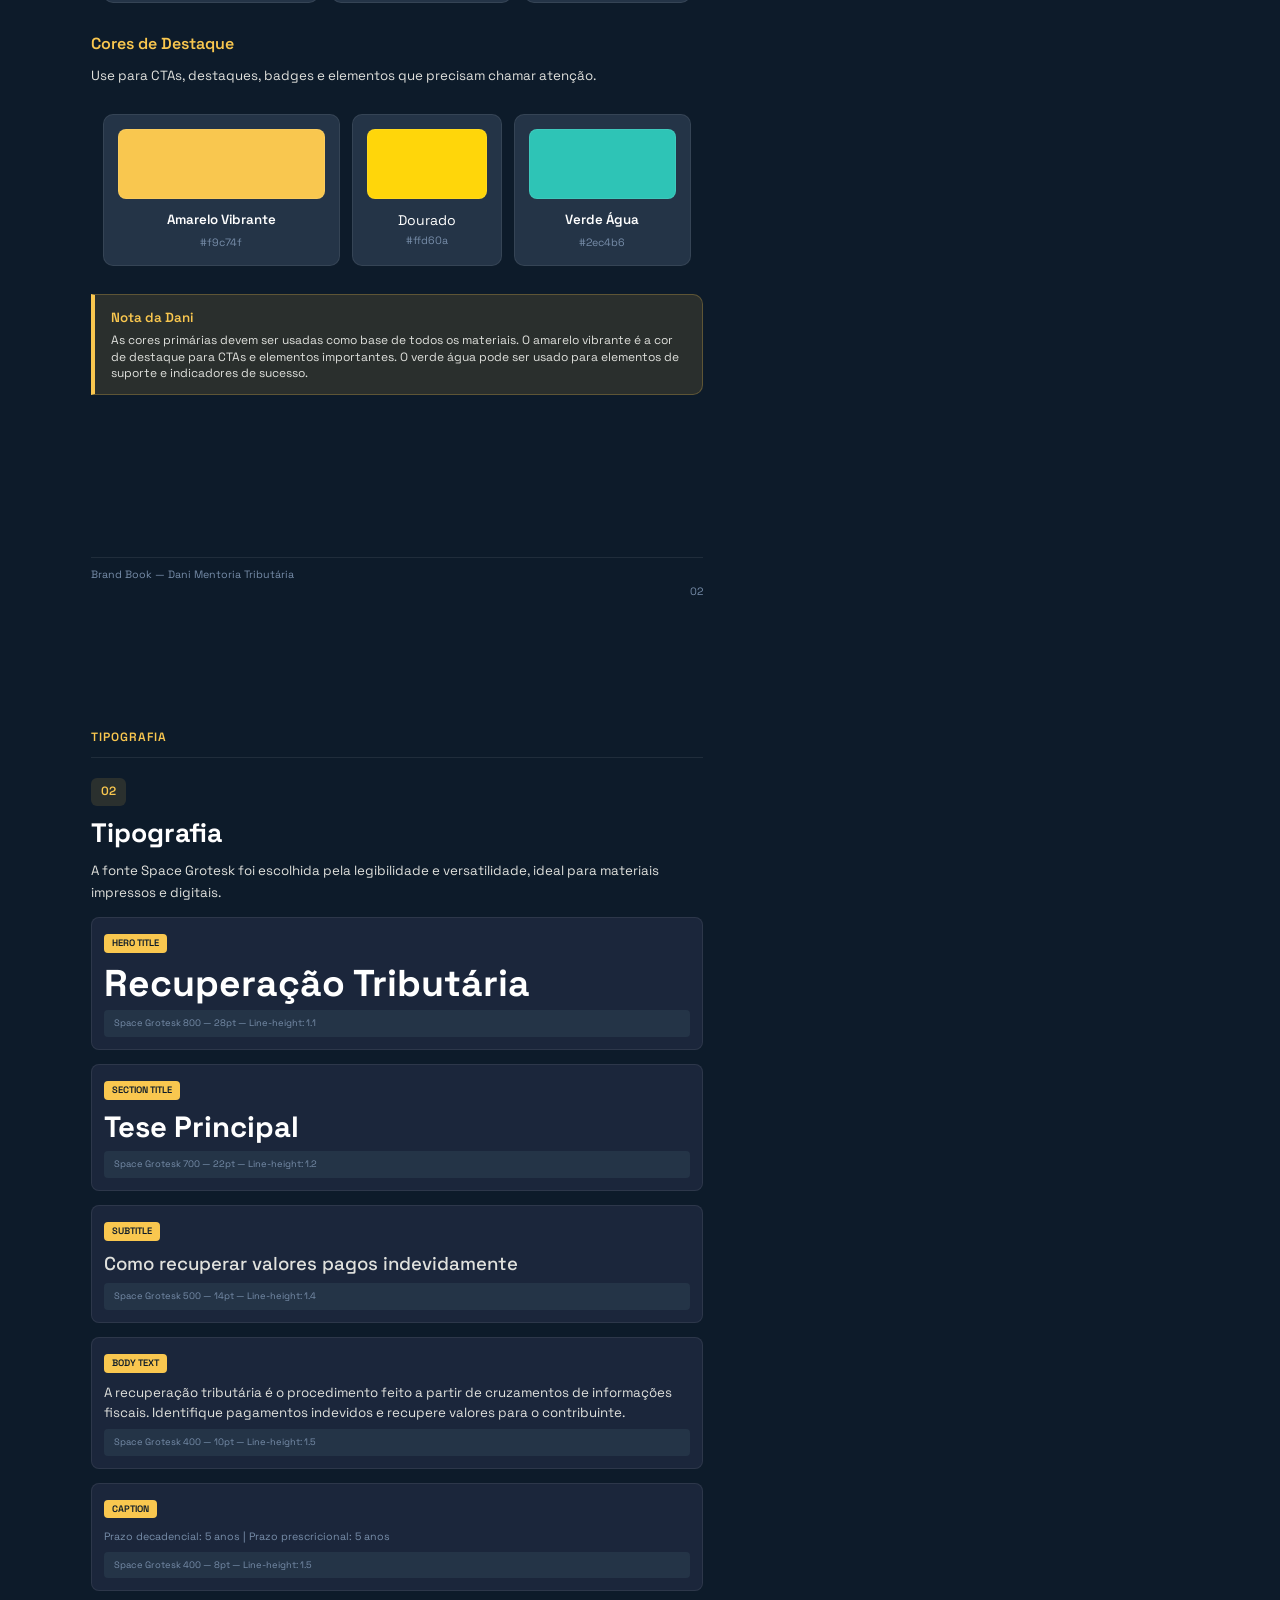
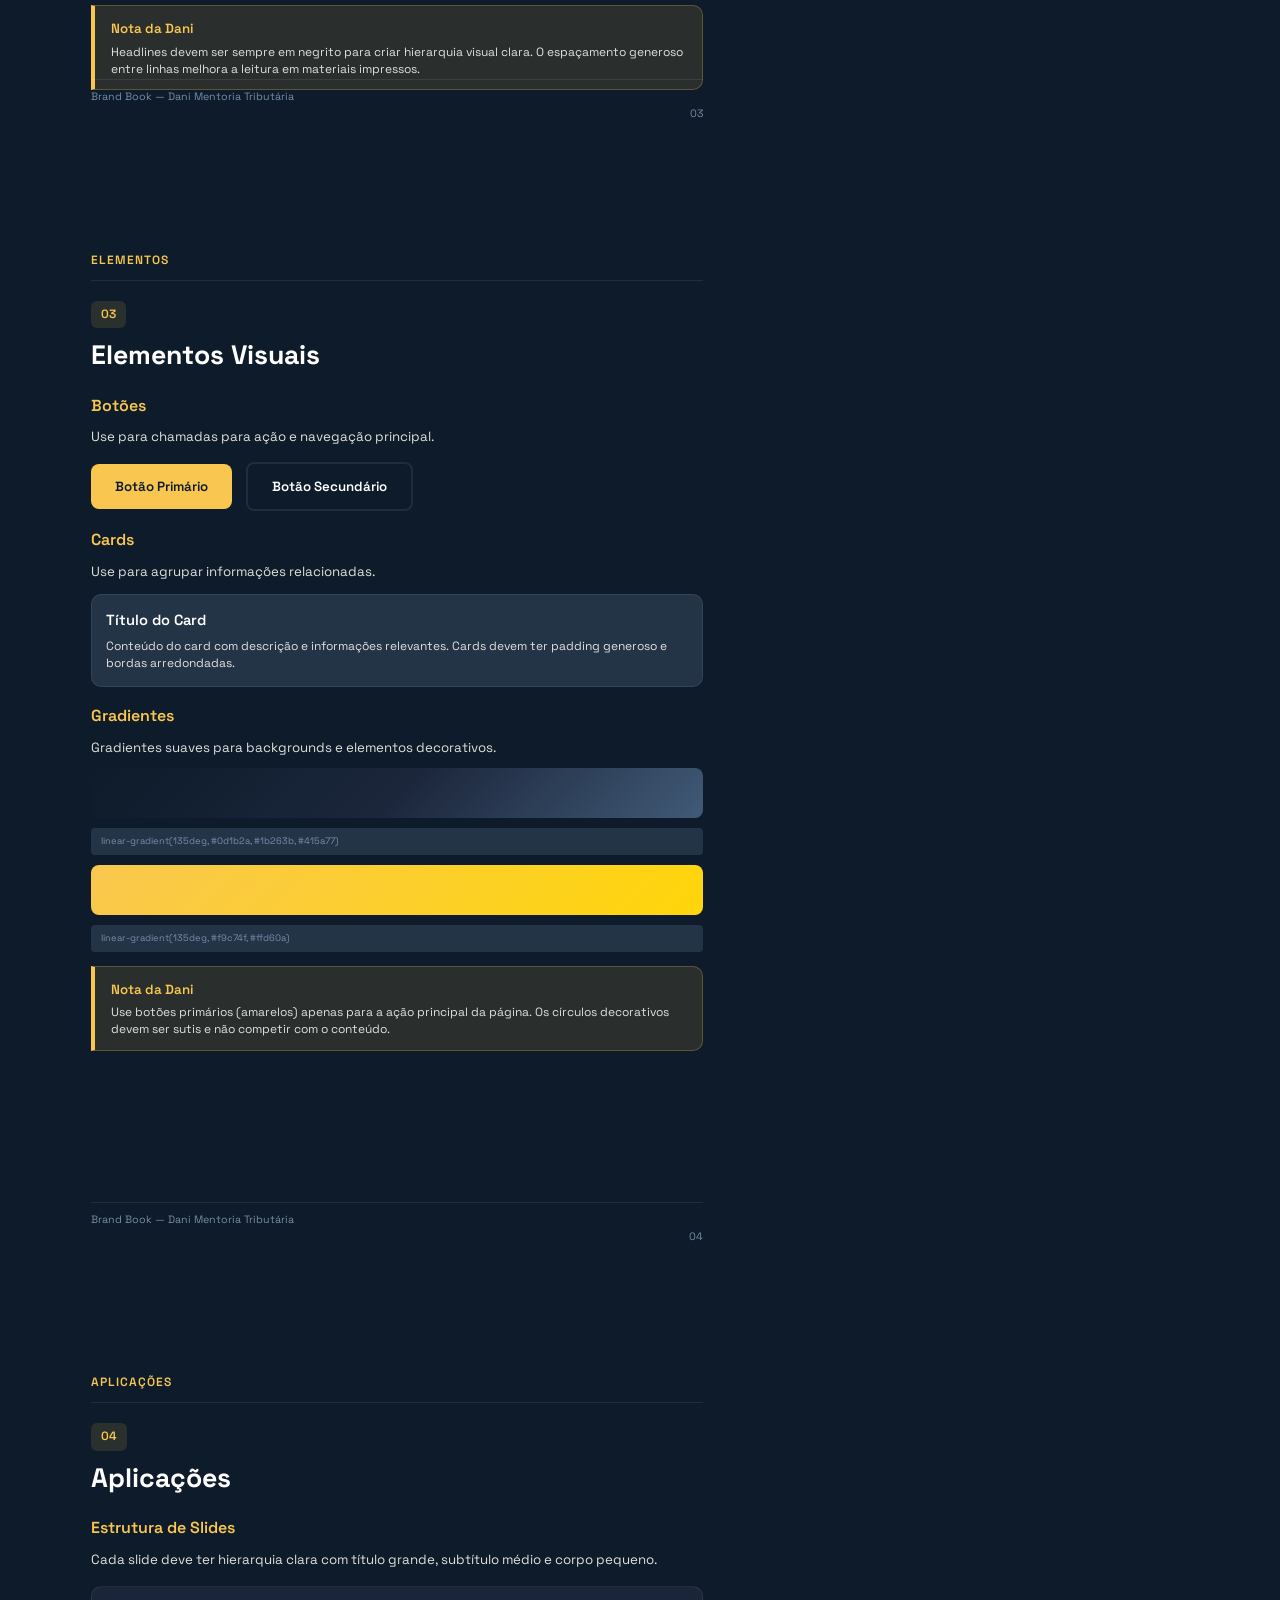
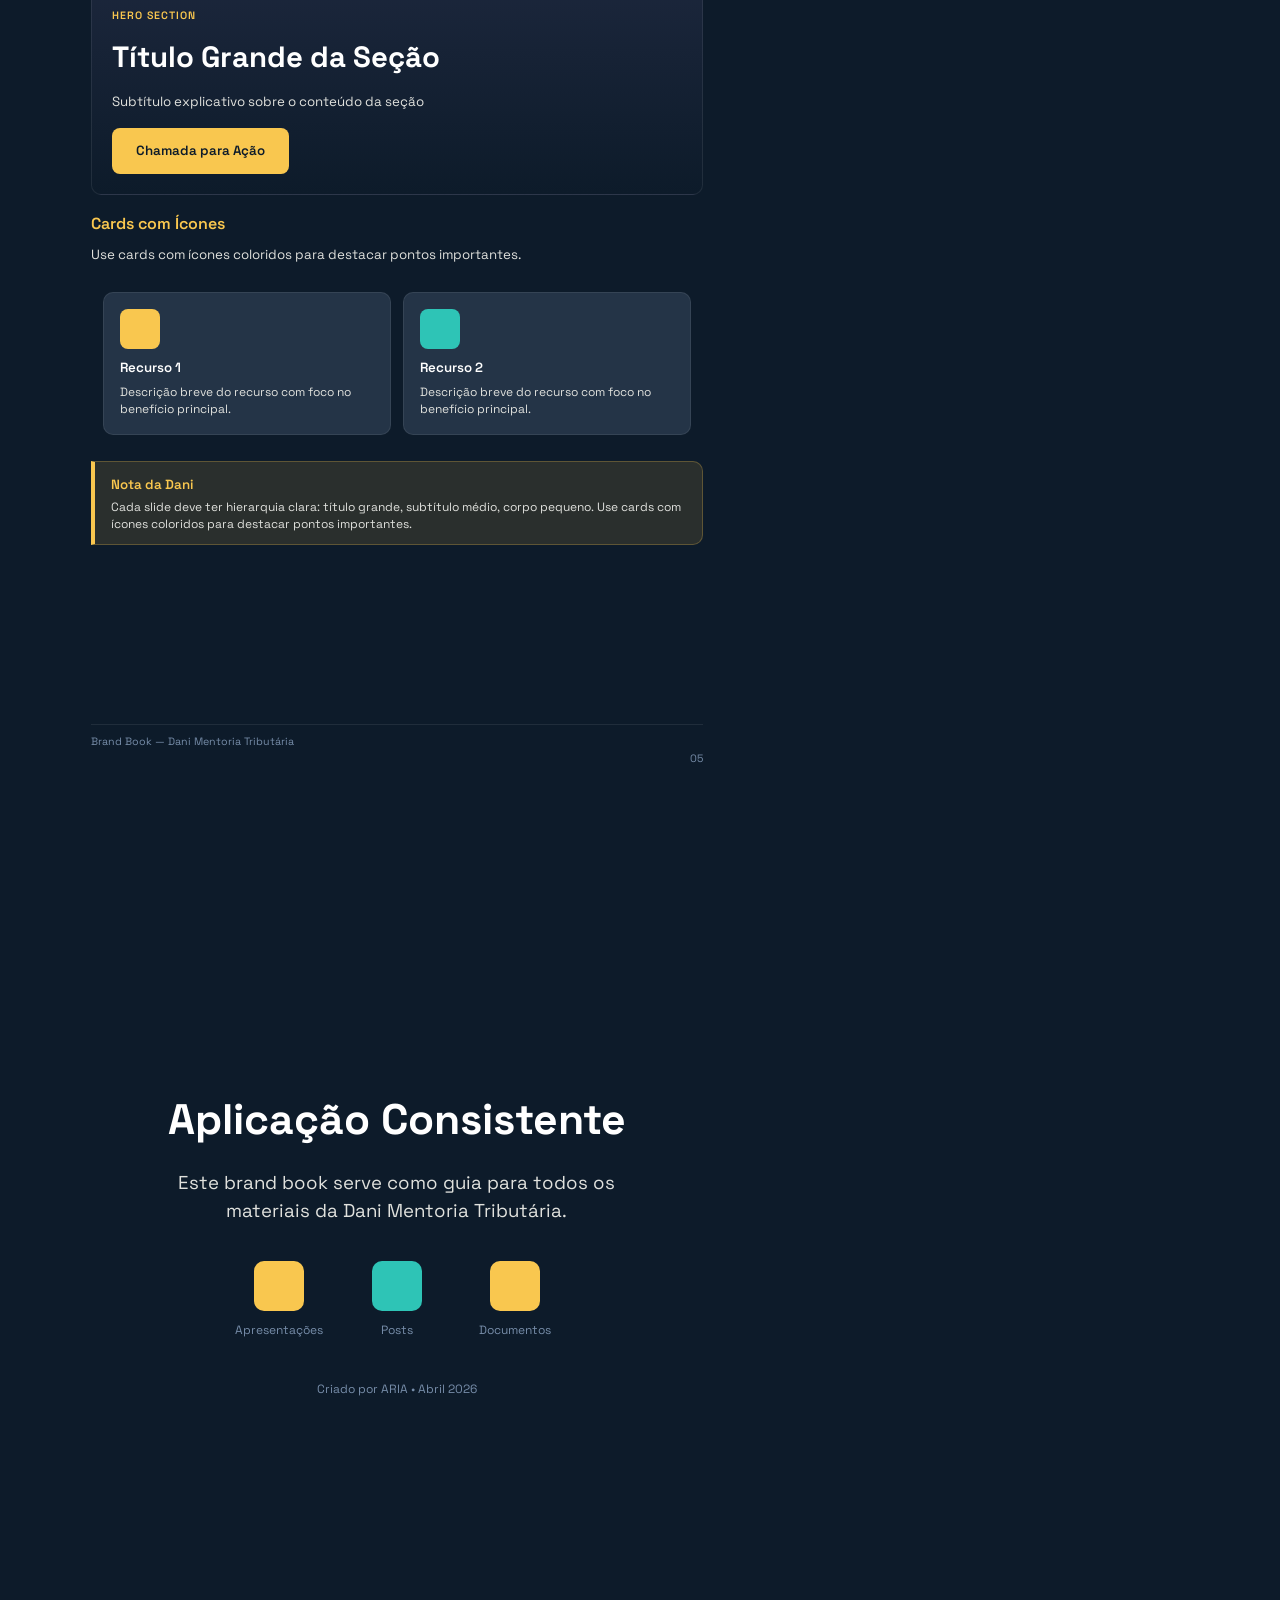
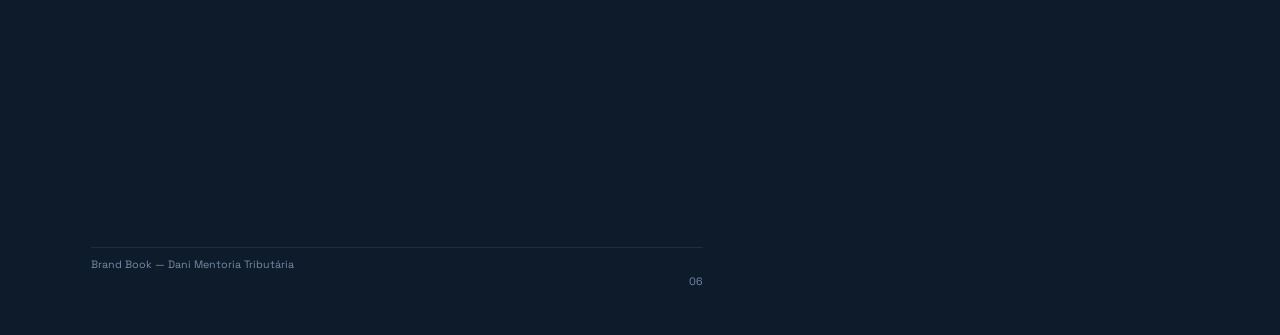
==== commit 3059c49a: "fix: Conteúdo consolidado sem quebras no meio" ====
--- a/dani/index.html
+++ b/dani/index.html
@@ -37,16 +37,17 @@
 /* PAGE STRUCTURE */
 .page {
   width: 210mm;
-  min-height: 297mm;
+  height: 297mm;
   padding: 22mm 24mm 28mm;
   position: relative;
   page-break-after: always;
+  page-break-inside: avoid;
   background: var(--bg);
 }
 
 .page-header {
-  margin-bottom: 28px;
-  padding-bottom: 12px;
+  margin-bottom: 20px;
+  padding-bottom: 10px;
   border-bottom: 1px solid var(--border);
 }
 
@@ -63,7 +64,7 @@
   bottom: 12mm;
   left: 24mm;
   right: 24mm;
-  padding-top: 10px;
+  padding-top: 8px;
   border-top: 1px solid var(--border);
 }
 
@@ -87,45 +88,32 @@
   background: var(--gold-dim);
   border-radius: 6px;
   display: inline-block;
+  margin-bottom: 6px;
+}
+
+.section-title {
+  font-size: 20pt;
+  font-weight: 700;
+  color: var(--text);
+  margin-bottom: 6px;
+}
+
+h3 {
+  font-size: 12pt;
+  font-weight: 600;
+  color: var(--gold);
+  margin: 16px 0 8px;
+}
+
+p {
   margin-bottom: 8px;
-}
-
-.section-title {
-  font-size: 22pt;
-  font-weight: 700;
-  color: var(--text);
-  margin-bottom: 8px;
-}
-
-.section-subtitle {
-  font-size: 11pt;
   color: var(--text-secondary);
-  font-weight: 300;
-}
-
-h3 {
-  font-size: 13pt;
-  font-weight: 600;
-  color: var(--gold);
-  margin: 22px 0 10px;
-}
-
-h4 {
-  font-size: 11pt;
-  font-weight: 600;
-  color: var(--text);
-  margin: 16px 0 8px;
-}
-
-p {
-  margin-bottom: 10px;
-  color: var(--text-secondary);
-  font-size: 10.5pt;
-}
-
-/* COVER - LAYOUT SIMPLES */
+  font-size: 10pt;
+}
+
+/* COVER */
 .cover-content {
-  padding-top: 80mm;
+  padding-top: 70mm;
 }
 
 .cover-badge {
@@ -139,15 +127,15 @@
   letter-spacing: 1.5px;
   text-transform: uppercase;
   display: inline-block;
-  margin-bottom: 24px;
+  margin-bottom: 20px;
 }
 
 .cover-title {
-  font-size: 44pt;
+  font-size: 40pt;
   font-weight: 700;
   line-height: 1.05;
   color: var(--text);
-  margin-bottom: 18px;
+  margin-bottom: 16px;
 }
 
 .cover-title em {
@@ -156,21 +144,21 @@
 }
 
 .cover-subtitle {
-  font-size: 14pt;
+  font-size: 13pt;
   font-weight: 300;
   color: var(--text-secondary);
-  line-height: 1.6;
-  margin-bottom: 44px;
-  max-width: 440px;
+  line-height: 1.5;
+  margin-bottom: 36px;
+  max-width: 420px;
 }
 
 .cover-meta {
-  padding-top: 28px;
+  padding-top: 24px;
   border-top: 1px solid var(--border);
 }
 
 .cover-meta-row {
-  margin-bottom: 8px;
+  margin-bottom: 6px;
 }
 
 .cover-meta-label {
@@ -182,156 +170,114 @@
 }
 
 .cover-meta-value {
-  font-size: 12pt;
-  font-weight: 600;
-  color: var(--text);
-}
-
-/* COLOR GRID - TABELA */
+  font-size: 11pt;
+  font-weight: 600;
+  color: var(--text);
+}
+
+/* COLOR TABLE */
 .color-table {
   width: 100%;
   border-collapse: separate;
-  border-spacing: 14px;
-  margin: 20px 0;
+  border-spacing: 12px;
+  margin: 16px 0;
 }
 
 .color-table td {
   background: var(--bg-card);
   border: 1px solid var(--border);
-  border-radius: 12px;
-  padding: 16px;
+  border-radius: 10px;
+  padding: 14px;
   text-align: center;
   vertical-align: top;
 }
 
 .color-swatch {
   width: 100%;
-  height: 80px;
+  height: 70px;
   border-radius: 8px;
-  margin-bottom: 12px;
+  margin-bottom: 10px;
   border: 1px solid var(--border);
 }
 
 .color-name {
-  font-size: 11pt;
-  font-weight: 600;
-  color: var(--text);
-  margin-bottom: 4px;
+  font-size: 10pt;
+  font-weight: 600;
+  color: var(--text);
+  margin-bottom: 3px;
 }
 
 .color-hex {
-  font-size: 9pt;
+  font-size: 8pt;
   color: var(--text-muted);
 }
 
 /* TYPOGRAPHY */
-.sample-group {
-  margin: 20px 0;
-  padding: 16px;
+.typography-section {
+  margin: 14px 0;
+  padding: 12px;
   background: var(--bg-elevated);
-  border-radius: 10px;
+  border-radius: 8px;
   border: 1px solid var(--border);
 }
 
 .spec-label {
   background: var(--gold);
   color: var(--bg);
-  padding: 3px 10px;
+  padding: 2px 8px;
   border-radius: 4px;
-  font-size: 8pt;
+  font-size: 7pt;
   font-weight: 600;
   display: inline-block;
-  margin-bottom: 10px;
-}
-
-.sample-hero {
-  font-size: 36pt;
+  margin-bottom: 6px;
+}
+
+.spec-hero {
+  font-size: 28pt;
   font-weight: 800;
   line-height: 1.1;
   color: var(--text);
-}
-
-.sample-section {
-  font-size: 28pt;
+  margin: 4px 0;
+}
+
+.spec-section {
+  font-size: 22pt;
   font-weight: 700;
   line-height: 1.2;
   color: var(--text);
-}
-
-.sample-subtitle {
-  font-size: 18pt;
+  margin: 4px 0;
+}
+
+.spec-subtitle {
+  font-size: 14pt;
   font-weight: 500;
   line-height: 1.4;
   color: var(--text-secondary);
-}
-
-.sample-body {
-  font-size: 11pt;
+  margin: 4px 0;
+}
+
+.spec-body {
+  font-size: 10pt;
   font-weight: 400;
-  line-height: 1.6;
+  line-height: 1.5;
   color: var(--text-secondary);
-}
-
-.sample-caption {
-  font-size: 9pt;
+  margin: 4px 0;
+}
+
+.spec-caption {
+  font-size: 8pt;
   font-weight: 400;
   color: var(--text-muted);
+  margin: 4px 0;
 }
 
 .spec-code {
-  font-size: 8pt;
+  font-size: 7pt;
   color: var(--text-muted);
   background: var(--bg-card);
-  padding: 8px 12px;
-  border-radius: 6px;
-  margin-top: 8px;
-}
-
-/* CARDS */
-.card {
-  background: var(--bg-card);
-  border: 1px solid var(--border);
-  border-radius: 12px;
-  padding: 18px;
-  margin: 14px 0;
-}
-
-.card-title {
-  font-size: 12pt;
-  font-weight: 600;
-  color: var(--text);
-  margin-bottom: 8px;
-}
-
-.card-desc {
-  font-size: 10pt;
-  color: var(--text-secondary);
-  line-height: 1.5;
-}
-
-/* BUTTONS */
-.btn {
-  padding: 14px 28px;
-  border-radius: 8px;
-  font-weight: 600;
-  font-size: 11pt;
-  text-decoration: none;
-  color: var(--bg);
-  background: var(--gold);
-  display: inline-block;
-  margin-right: 12px;
-}
-
-.btn-secondary {
-  padding: 14px 28px;
-  border-radius: 8px;
-  font-weight: 600;
-  font-size: 11pt;
-  text-decoration: none;
-  color: var(--text);
-  background: transparent;
-  border: 2px solid var(--border);
-  display: inline-block;
+  padding: 6px 10px;
+  border-radius: 4px;
+  margin-top: 6px;
 }
 
 /* NOTE BOX */
@@ -339,29 +285,76 @@
   background: var(--gold-dim);
   border: 1px solid var(--gold-border);
   border-left: 4px solid var(--gold);
-  border-radius: 0 12px 12px 0;
-  padding: 16px 20px;
-  margin: 20px 0;
+  border-radius: 0 10px 10px 0;
+  padding: 12px 16px;
+  margin: 14px 0;
 }
 
 .note-title {
-  font-size: 12pt;
+  font-size: 10pt;
   font-weight: 600;
   color: var(--gold);
-  margin-bottom: 8px;
+  margin-bottom: 4px;
 }
 
 .note-content {
-  font-size: 10pt;
+  font-size: 9pt;
   color: var(--text-secondary);
-  line-height: 1.5;
+  line-height: 1.4;
+}
+
+/* CARDS */
+.card {
+  background: var(--bg-card);
+  border: 1px solid var(--border);
+  border-radius: 10px;
+  padding: 14px;
+  margin: 12px 0;
+}
+
+.card-title {
+  font-size: 11pt;
+  font-weight: 600;
+  color: var(--text);
+  margin-bottom: 6px;
+}
+
+.card-desc {
+  font-size: 9pt;
+  color: var(--text-secondary);
+  line-height: 1.4;
+}
+
+/* BUTTONS */
+.btn {
+  padding: 12px 24px;
+  border-radius: 8px;
+  font-weight: 600;
+  font-size: 10pt;
+  text-decoration: none;
+  color: var(--bg);
+  background: var(--gold);
+  display: inline-block;
+  margin-right: 10px;
+}
+
+.btn-secondary {
+  padding: 12px 24px;
+  border-radius: 8px;
+  font-weight: 600;
+  font-size: 10pt;
+  text-decoration: none;
+  color: var(--text);
+  background: transparent;
+  border: 2px solid var(--border);
+  display: inline-block;
 }
 
 /* GRADIENTS */
 .gradient-box {
-  height: 60px;
+  height: 50px;
   border-radius: 8px;
-  margin: 12px 0;
+  margin: 10px 0;
 }
 
 .gradient-primary {
@@ -373,129 +366,131 @@
 }
 
 .gradient-code {
-  font-size: 8pt;
+  font-size: 7pt;
   color: var(--text-muted);
   background: var(--bg-card);
-  padding: 8px 12px;
-  border-radius: 6px;
-  margin-top: 8px;
+  padding: 6px 10px;
+  border-radius: 4px;
+  margin-top: 6px;
 }
 
 /* ELEMENTS TABLE */
 .elements-table {
   width: 100%;
   border-collapse: separate;
-  border-spacing: 16px;
-  margin: 20px 0;
+  border-spacing: 12px;
+  margin: 14px 0;
 }
 
 .elements-table td {
   background: var(--bg-card);
   border: 1px solid var(--border);
-  border-radius: 12px;
-  padding: 20px;
+  border-radius: 10px;
+  padding: 16px;
   vertical-align: top;
 }
 
 .element-title {
-  font-size: 12pt;
-  font-weight: 600;
-  color: var(--text);
+  font-size: 10pt;
+  font-weight: 600;
+  color: var(--text);
+  margin-bottom: 6px;
+}
+
+.icon-box {
+  width: 40px;
+  height: 40px;
+  border-radius: 8px;
   margin-bottom: 8px;
-}
-
-.icon-box {
-  width: 48px;
-  height: 48px;
-  border-radius: 10px;
-  margin-bottom: 10px;
 }
 
 .icon-gold { background: var(--gold); }
 .icon-emerald { background: var(--emerald); }
-.icon-rose { background: var(--rose); }
 
 /* HERO CARD */
 .hero-card {
   background: linear-gradient(180deg, #1b263b, #0d1b2a);
   border: 1px solid var(--border);
-  border-radius: 12px;
-  padding: 24px;
-  margin: 20px 0;
+  border-radius: 10px;
+  padding: 20px;
+  margin: 16px 0;
 }
 
 .hero-label {
   color: var(--gold);
-  font-size: 9pt;
-  margin-bottom: 12px;
+  font-size: 8pt;
+  margin-bottom: 10px;
   font-weight: 600;
   letter-spacing: 1px;
   text-transform: uppercase;
 }
 
 .hero-title {
-  font-size: 28pt;
-  margin-bottom: 12px;
+  font-size: 22pt;
+  margin-bottom: 10px;
   color: var(--text);
 }
 
 .hero-subtitle {
   color: var(--text-secondary);
-  margin-bottom: 20px;
+  margin-bottom: 16px;
+  font-size: 10pt;
 }
 
 /* FINAL PAGE */
 .final-content {
   text-align: center;
-  padding-top: 60mm;
+  padding-top: 50mm;
 }
 
 .final-title {
-  font-size: 36pt;
+  font-size: 32pt;
   font-weight: 700;
   color: var(--text);
-  margin-bottom: 20px;
+  margin-bottom: 16px;
 }
 
 .final-subtitle {
-  font-size: 16pt;
+  font-size: 14pt;
   color: var(--text-secondary);
-  max-width: 500px;
-  margin: 0 auto 40px;
+  max-width: 450px;
+  margin: 0 auto 36px;
+  line-height: 1.5;
 }
 
 .final-icons {
-  margin-bottom: 48px;
-}
-
-.final-icon-row {
+  margin-bottom: 40px;
   text-align: center;
+}
+
+.final-icon-item {
   display: inline-block;
-  width: 100px;
-  margin: 0 16px;
+  width: 90px;
+  text-align: center;
+  margin: 0 12px;
 }
 
 .final-icon-box {
-  width: 60px;
-  height: 60px;
-  border-radius: 12px;
-  margin: 0 auto 12px;
+  width: 50px;
+  height: 50px;
+  border-radius: 10px;
+  margin: 0 auto 10px;
 }
 
 .final-icon-label {
-  font-size: 10pt;
+  font-size: 9pt;
   color: var(--text-muted);
 }
 
 .final-credit {
   color: var(--text-muted);
-  font-size: 10pt;
+  font-size: 9pt;
 }
 </style>
 </head>
 <body>
 
-<!-- COVER -->
+<!-- PAGE 1: COVER -->
 <div class="page">
   <div class="cover-content">
     <div class="cover-badge">BRAND BOOK</div>
@@ -524,7 +519,7 @@
   </div>
 </div>
 
-<!-- COLORS -->
+<!-- PAGE 2: COLORS -->
 <div class="page">
   <div class="page-header">
     <div class="page-header-left">Cores</div>
@@ -534,7 +529,7 @@
   <h2 class="section-title">Paleta de Cores</h2>
   
   <h3>Cores Primárias</h3>
-  <p>A base visual de todos os materiais. Use estas cores para backgrounds, textos principais e elementos estruturais.</p>
+  <p>A base visual de todos os materiais. Use para backgrounds, textos principais e elementos estruturais.</p>
   
   <table class="color-table">
     <tr>
@@ -568,7 +563,7 @@
       </td>
       <td>
         <div class="color-swatch" style="background: #ffd60a;"></div>
-        <div class="color-name">Dourado</div>
+        <div="color-name">Dourado</div>
         <div class="color-hex">#ffd60a</div>
       </td>
       <td>
@@ -590,7 +585,7 @@
   </div>
 </div>
 
-<!-- TYPOGRAPHY -->
+<!-- PAGE 3: TYPOGRAPHY -->
 <div class="page">
   <div class="page-header">
     <div class="page-header-left">Tipografia</div>
@@ -598,37 +593,36 @@
   
   <div class="section-number">02</div>
   <h2 class="section-title">Tipografia</h2>
-  
-  <p>A fonte Space Grotesk foi escolhida pela sua legibilidade e versatilidade, ideal para materiais impressos e digitais.</p>
-  
-  <div class="sample-group">
+  <p style="margin-bottom: 12px;">A fonte Space Grotesk foi escolhida pela legibilidade e versatilidade, ideal para materiais impressos e digitais.</p>
+  
+  <div class="typography-section">
     <div class="spec-label">HERO TITLE</div>
-    <h1 class="sample-hero">Recuperação Tributária</h1>
-    <div class="spec-code">Space Grotesk 800 — 36pt — Line-height: 1.1</div>
-  </div>
-  
-  <div class="sample-group">
+    <h1 class="spec-hero">Recuperação Tributária</h1>
+    <div class="spec-code">Space Grotesk 800 — 28pt — Line-height: 1.1</div>
+  </div>
+  
+  <div class="typography-section">
     <div class="spec-label">SECTION TITLE</div>
-    <h2 class="sample-section">Tese Principal</h2>
-    <div class="spec-code">Space Grotesk 700 — 28pt — Line-height: 1.2</div>
-  </div>
-  
-  <div class="sample-group">
+    <h2 class="spec-section">Tese Principal</h2>
+    <div class="spec-code">Space Grotesk 700 — 22pt — Line-height: 1.2</div>
+  </div>
+  
+  <div class="typography-section">
     <div class="spec-label">SUBTITLE</div>
-    <h3 class="sample-subtitle">Como recuperar valores pagos indevidamente</h3>
-    <div class="spec-code">Space Grotesk 500 — 18pt — Line-height: 1.4</div>
-  </div>
-  
-  <div class="sample-group">
+    <h3 class="spec-subtitle">Como recuperar valores pagos indevidamente</h3>
+    <div class="spec-code">Space Grotesk 500 — 14pt — Line-height: 1.4</div>
+  </div>
+  
+  <div class="typography-section">
     <div class="spec-label">BODY TEXT</div>
-    <p class="sample-body">A recuperação tributária é o procedimento feito a partir de cruzamentos de informações fiscais. Identifique pagamentos indevidos ou a maior e recupere valores para o contribuinte.</p>
-    <div class="spec-code">Space Grotesk 400 — 11pt — Line-height: 1.6</div>
-  </div>
-  
-  <div class="sample-group">
+    <p class="spec-body">A recuperação tributária é o procedimento feito a partir de cruzamentos de informações fiscais. Identifique pagamentos indevidos e recupere valores para o contribuinte.</p>
+    <div class="spec-code">Space Grotesk 400 — 10pt — Line-height: 1.5</div>
+  </div>
+  
+  <div class="typography-section">
     <div class="spec-label">CAPTION</div>
-    <p class="sample-caption">Prazo decadencial: 5 anos | Prazo prescricional: 5 anos</p>
-    <div class="spec-code">Space Grotesk 400 — 9pt — Line-height: 1.5</div>
+    <p class="spec-caption">Prazo decadencial: 5 anos | Prazo prescricional: 5 anos</p>
+    <div class="spec-code">Space Grotesk 400 — 8pt — Line-height: 1.5</div>
   </div>
   
   <div class="note-box">
@@ -642,7 +636,7 @@
   </div>
 </div>
 
-<!-- ELEMENTS -->
+<!-- PAGE 4: ELEMENTS -->
 <div class="page">
   <div class="page-header">
     <div class="page-header-left">Elementos</div>
@@ -652,16 +646,14 @@
   <h2 class="section-title">Elementos Visuais</h2>
   
   <h3>Botões</h3>
-  <p>Botões são usados para chamadas para ação e navegação principal.</p>
-  
-  <div style="margin: 20px 0;">
+  <p>Use para chamadas para ação e navegação principal.</p>
+  <div style="margin: 14px 0;">
     <a href="#" class="btn">Botão Primário</a>
     <a href="#" class="btn-secondary">Botão Secundário</a>
   </div>
   
   <h3>Cards</h3>
-  <p>Use cards para agrupar informações relacionadas.</p>
-  
+  <p>Use para agrupar informações relacionadas.</p>
   <div class="card">
     <div class="card-title">Título do Card</div>
     <div class="card-desc">Conteúdo do card com descrição e informações relevantes. Cards devem ter padding generoso e bordas arredondadas.</div>
@@ -669,10 +661,8 @@
   
   <h3>Gradientes</h3>
   <p>Gradientes suaves para backgrounds e elementos decorativos.</p>
-  
   <div class="gradient-box gradient-primary"></div>
   <div class="gradient-code">linear-gradient(135deg, #0d1b2a, #1b263b, #415a77)</div>
-  
   <div class="gradient-box gradient-accent"></div>
   <div class="gradient-code">linear-gradient(135deg, #f9c74f, #ffd60a)</div>
   
@@ -687,7 +677,7 @@
   </div>
 </div>
 
-<!-- APPLICATIONS -->
+<!-- PAGE 5: APPLICATIONS -->
 <div class="page">
   <div class="page-header">
     <div class="page-header-left">Aplicações</div>
@@ -726,7 +716,7 @@
   
   <div class="note-box">
     <div class="note-title">Nota da Dani</div>
-    <div class="note-content">Cada slide deve ter hierarquia clara: título grande, subtítulo médio, corpo pequeno. Use cards com ícones coloridos para destacar pontos importantes. O botão primário deve aparecer apenas uma vez por slide.</div>
+    <div class="note-content">Cada slide deve ter hierarquia clara: título grande, subtítulo médio, corpo pequeno. Use cards com ícones coloridos para destacar pontos importantes.</div>
   </div>
   
   <div class="page-footer">
@@ -735,23 +725,23 @@
   </div>
 </div>
 
-<!-- FINAL -->
+<!-- PAGE 6: FINAL -->
 <div class="page">
   <div class="final-content">
     <h2 class="final-title">Aplicação Consistente</h2>
     <p class="final-subtitle">Este brand book serve como guia para todos os materiais da Dani Mentoria Tributária.</p>
     
     <div class="final-icons">
-      <div class="final-icon-row">
+      <div class="final-icon-item">
         <div class="final-icon-box icon-gold"></div>
         <div class="final-icon-label">Apresentações</div>
       </div>
-      <div class="final-icon-row">
+      <div class="final-icon-item">
         <div class="final-icon-box icon-emerald"></div>
         <div class="final-icon-label">Posts</div>
       </div>
-      <div class="final-icon-row">
-        <div class="final-icon-box icon-rose"></div>
+      <div class="final-icon-item">
+        <div class="final-icon-box icon-gold"></div>
         <div class="final-icon-label">Documentos</div>
       </div>
     </div>
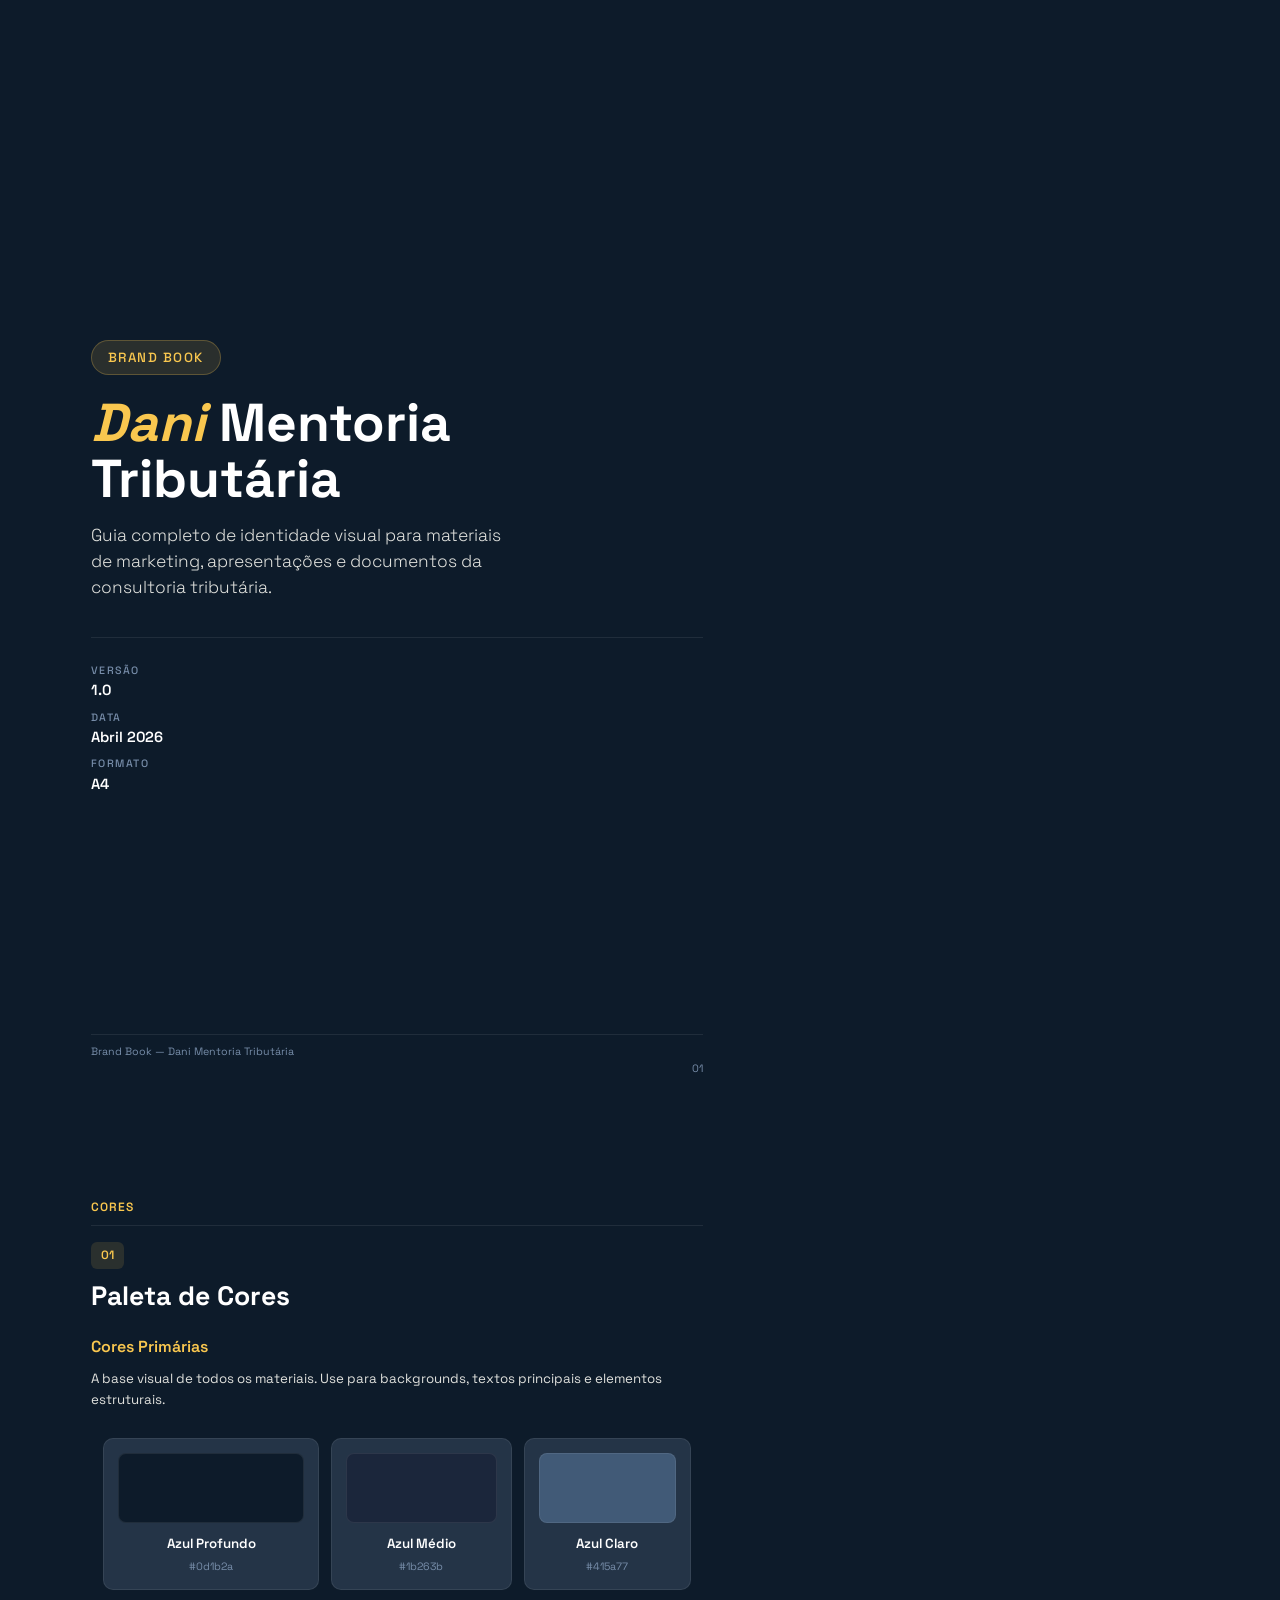
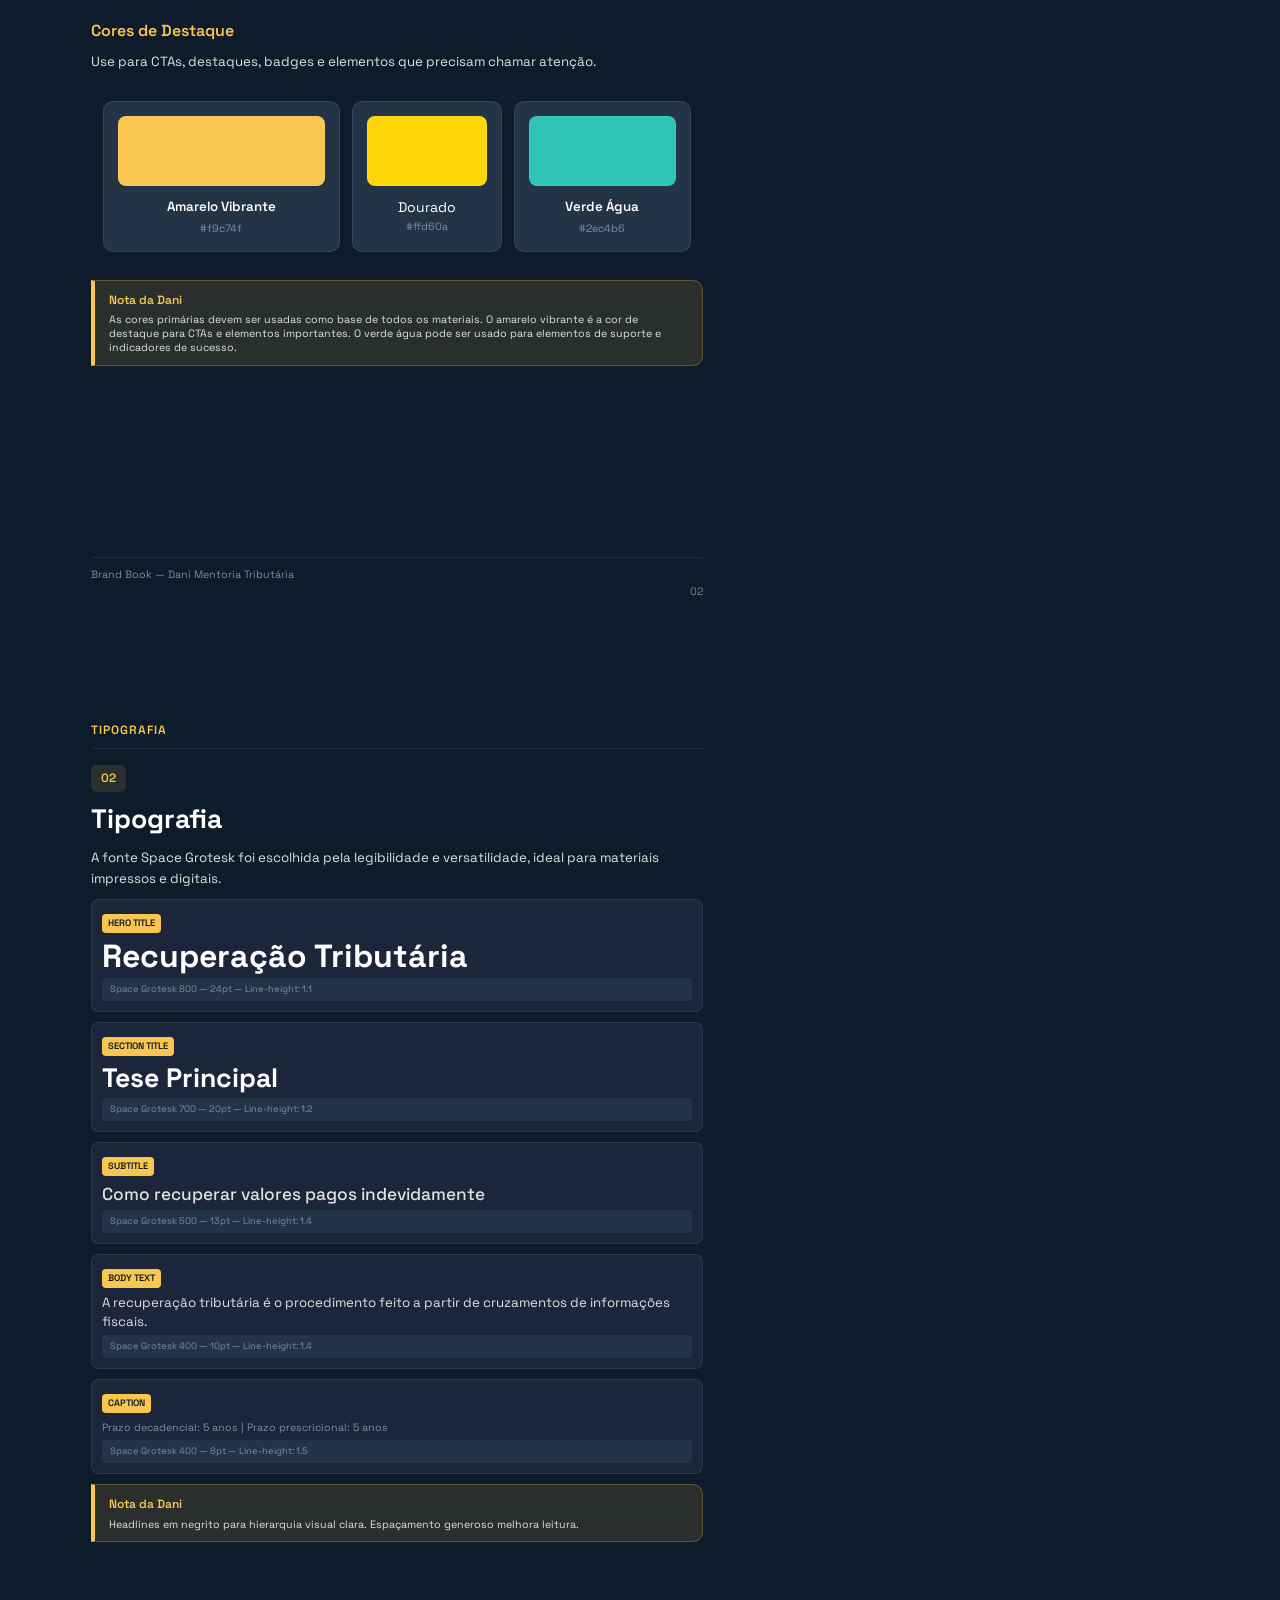
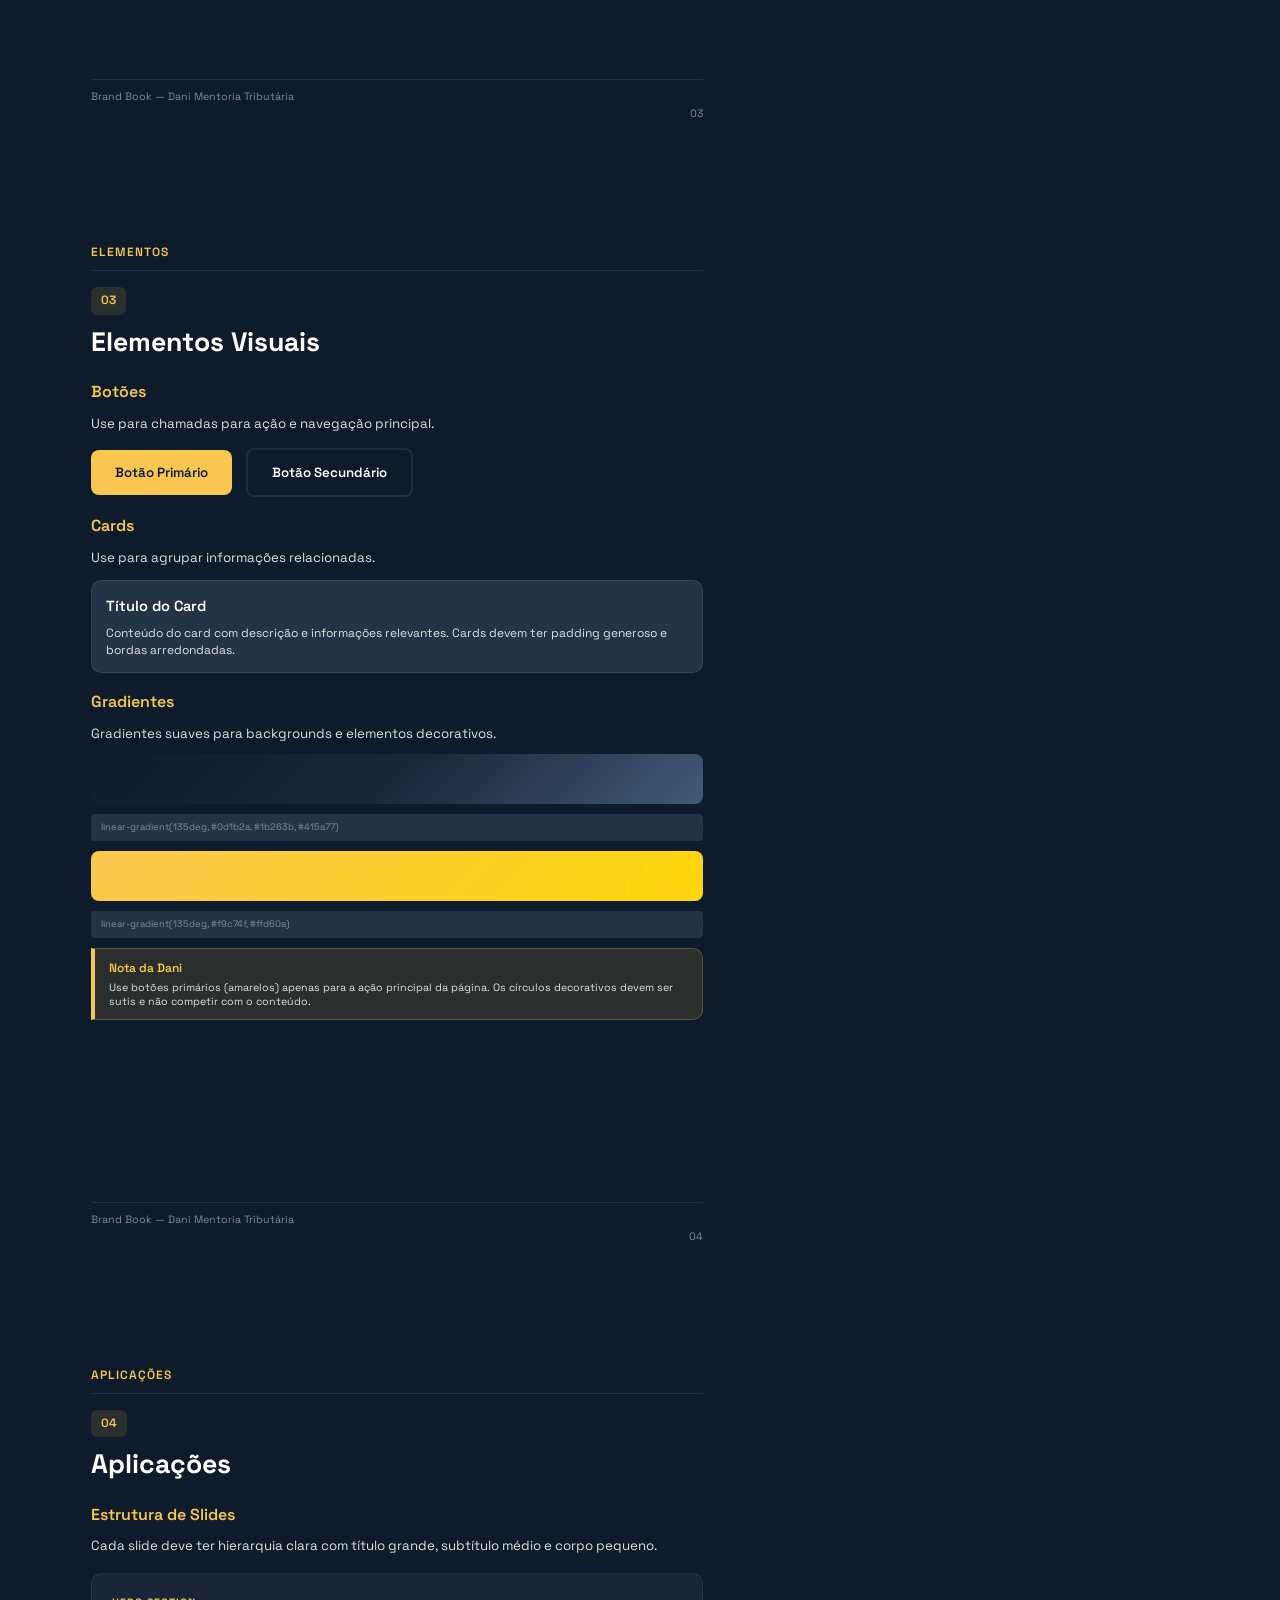
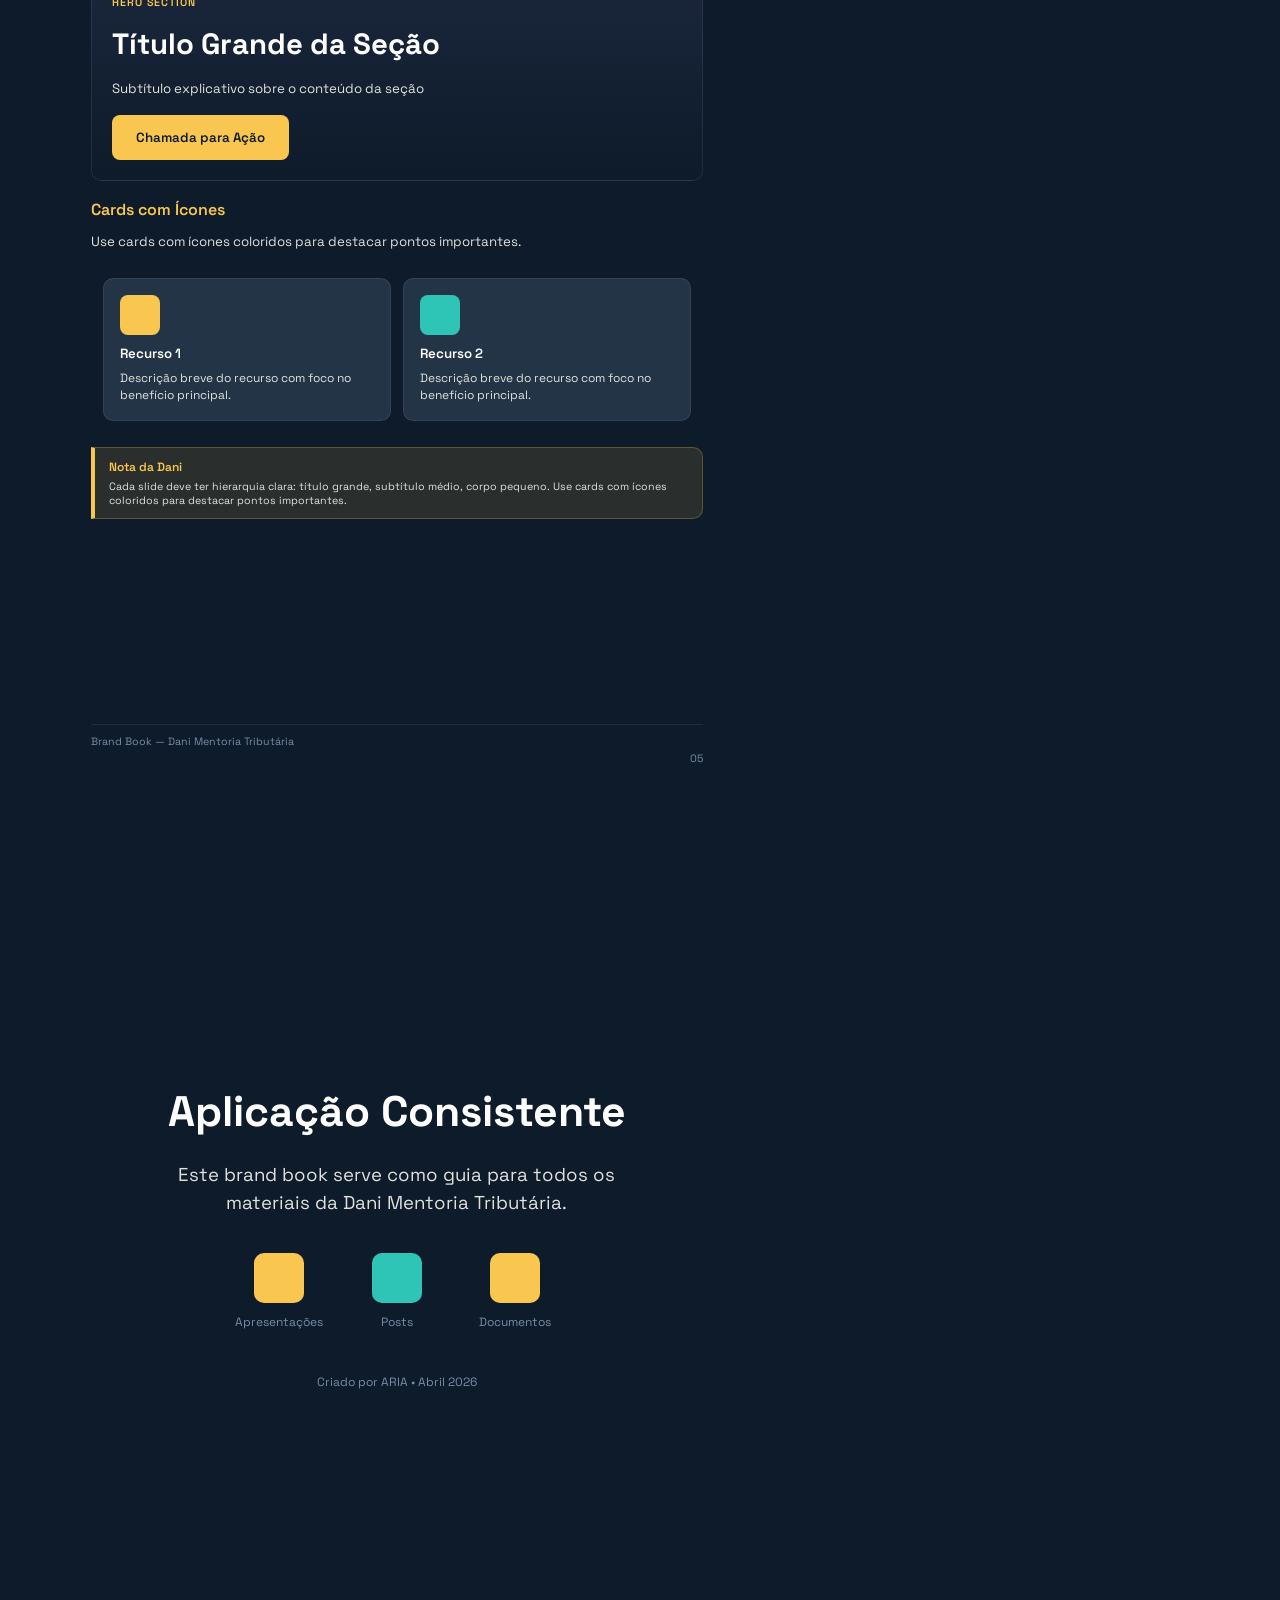
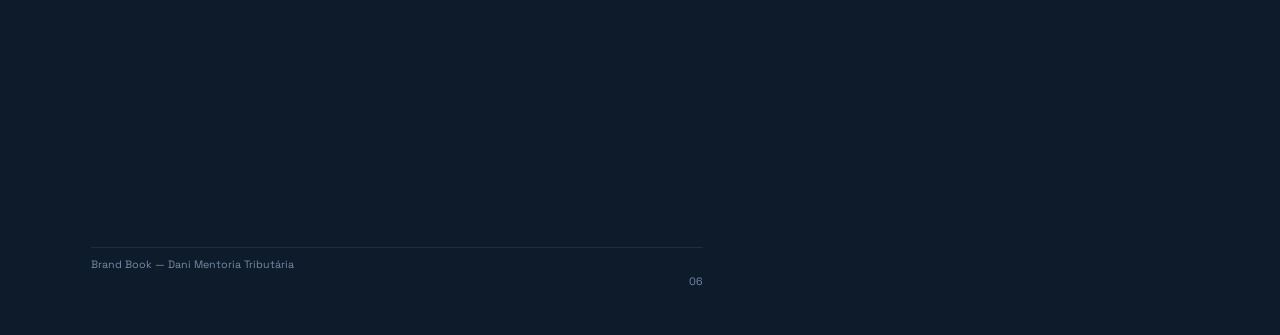
==== commit 8387b402: "fix: Margens ajustadas para não sobrepor rodapé" ====
--- a/dani/index.html
+++ b/dani/index.html
@@ -38,16 +38,17 @@
 .page {
   width: 210mm;
   height: 297mm;
-  padding: 22mm 24mm 28mm;
+  padding: 20mm 24mm 30mm;
   position: relative;
   page-break-after: always;
   page-break-inside: avoid;
   background: var(--bg);
+  overflow: hidden;
 }
 
 .page-header {
-  margin-bottom: 20px;
-  padding-bottom: 10px;
+  margin-bottom: 16px;
+  padding-bottom: 8px;
   border-bottom: 1px solid var(--border);
 }
 
@@ -214,8 +215,8 @@
 
 /* TYPOGRAPHY */
 .typography-section {
-  margin: 14px 0;
-  padding: 12px;
+  margin: 10px 0;
+  padding: 10px;
   background: var(--bg-elevated);
   border-radius: 8px;
   border: 1px solid var(--border);
@@ -224,60 +225,60 @@
 .spec-label {
   background: var(--gold);
   color: var(--bg);
-  padding: 2px 8px;
+  padding: 2px 6px;
   border-radius: 4px;
   font-size: 7pt;
   font-weight: 600;
   display: inline-block;
-  margin-bottom: 6px;
+  margin-bottom: 4px;
 }
 
 .spec-hero {
-  font-size: 28pt;
+  font-size: 24pt;
   font-weight: 800;
   line-height: 1.1;
   color: var(--text);
-  margin: 4px 0;
+  margin: 2px 0;
 }
 
 .spec-section {
-  font-size: 22pt;
+  font-size: 20pt;
   font-weight: 700;
   line-height: 1.2;
   color: var(--text);
-  margin: 4px 0;
+  margin: 2px 0;
 }
 
 .spec-subtitle {
-  font-size: 14pt;
+  font-size: 13pt;
   font-weight: 500;
   line-height: 1.4;
   color: var(--text-secondary);
-  margin: 4px 0;
+  margin: 2px 0;
 }
 
 .spec-body {
   font-size: 10pt;
   font-weight: 400;
-  line-height: 1.5;
+  line-height: 1.4;
   color: var(--text-secondary);
-  margin: 4px 0;
+  margin: 2px 0;
 }
 
 .spec-caption {
   font-size: 8pt;
   font-weight: 400;
   color: var(--text-muted);
-  margin: 4px 0;
+  margin: 2px 0;
 }
 
 .spec-code {
   font-size: 7pt;
   color: var(--text-muted);
   background: var(--bg-card);
-  padding: 6px 10px;
+  padding: 4px 8px;
   border-radius: 4px;
-  margin-top: 6px;
+  margin-top: 4px;
 }
 
 /* NOTE BOX */
@@ -286,21 +287,21 @@
   border: 1px solid var(--gold-border);
   border-left: 4px solid var(--gold);
   border-radius: 0 10px 10px 0;
-  padding: 12px 16px;
-  margin: 14px 0;
+  padding: 10px 14px;
+  margin: 10px 0;
 }
 
 .note-title {
-  font-size: 10pt;
+  font-size: 9pt;
   font-weight: 600;
   color: var(--gold);
-  margin-bottom: 4px;
+  margin-bottom: 3px;
 }
 
 .note-content {
-  font-size: 9pt;
+  font-size: 8pt;
   color: var(--text-secondary);
-  line-height: 1.4;
+  line-height: 1.3;
 }
 
 /* CARDS */
@@ -593,30 +594,30 @@
   
   <div class="section-number">02</div>
   <h2 class="section-title">Tipografia</h2>
-  <p style="margin-bottom: 12px;">A fonte Space Grotesk foi escolhida pela legibilidade e versatilidade, ideal para materiais impressos e digitais.</p>
+  <p style="margin-bottom: 10px;">A fonte Space Grotesk foi escolhida pela legibilidade e versatilidade, ideal para materiais impressos e digitais.</p>
   
   <div class="typography-section">
     <div class="spec-label">HERO TITLE</div>
     <h1 class="spec-hero">Recuperação Tributária</h1>
-    <div class="spec-code">Space Grotesk 800 — 28pt — Line-height: 1.1</div>
+    <div class="spec-code">Space Grotesk 800 — 24pt — Line-height: 1.1</div>
   </div>
   
   <div class="typography-section">
     <div class="spec-label">SECTION TITLE</div>
     <h2 class="spec-section">Tese Principal</h2>
-    <div class="spec-code">Space Grotesk 700 — 22pt — Line-height: 1.2</div>
+    <div class="spec-code">Space Grotesk 700 — 20pt — Line-height: 1.2</div>
   </div>
   
   <div class="typography-section">
     <div class="spec-label">SUBTITLE</div>
     <h3 class="spec-subtitle">Como recuperar valores pagos indevidamente</h3>
-    <div class="spec-code">Space Grotesk 500 — 14pt — Line-height: 1.4</div>
+    <div class="spec-code">Space Grotesk 500 — 13pt — Line-height: 1.4</div>
   </div>
   
   <div class="typography-section">
     <div class="spec-label">BODY TEXT</div>
-    <p class="spec-body">A recuperação tributária é o procedimento feito a partir de cruzamentos de informações fiscais. Identifique pagamentos indevidos e recupere valores para o contribuinte.</p>
-    <div class="spec-code">Space Grotesk 400 — 10pt — Line-height: 1.5</div>
+    <p class="spec-body">A recuperação tributária é o procedimento feito a partir de cruzamentos de informações fiscais.</p>
+    <div class="spec-code">Space Grotesk 400 — 10pt — Line-height: 1.4</div>
   </div>
   
   <div class="typography-section">
@@ -627,7 +628,7 @@
   
   <div class="note-box">
     <div class="note-title">Nota da Dani</div>
-    <div class="note-content">Headlines devem ser sempre em negrito para criar hierarquia visual clara. O espaçamento generoso entre linhas melhora a leitura em materiais impressos.</div>
+    <div class="note-content">Headlines em negrito para hierarquia visual clara. Espaçamento generoso melhora leitura.</div>
   </div>
   
   <div class="page-footer">
